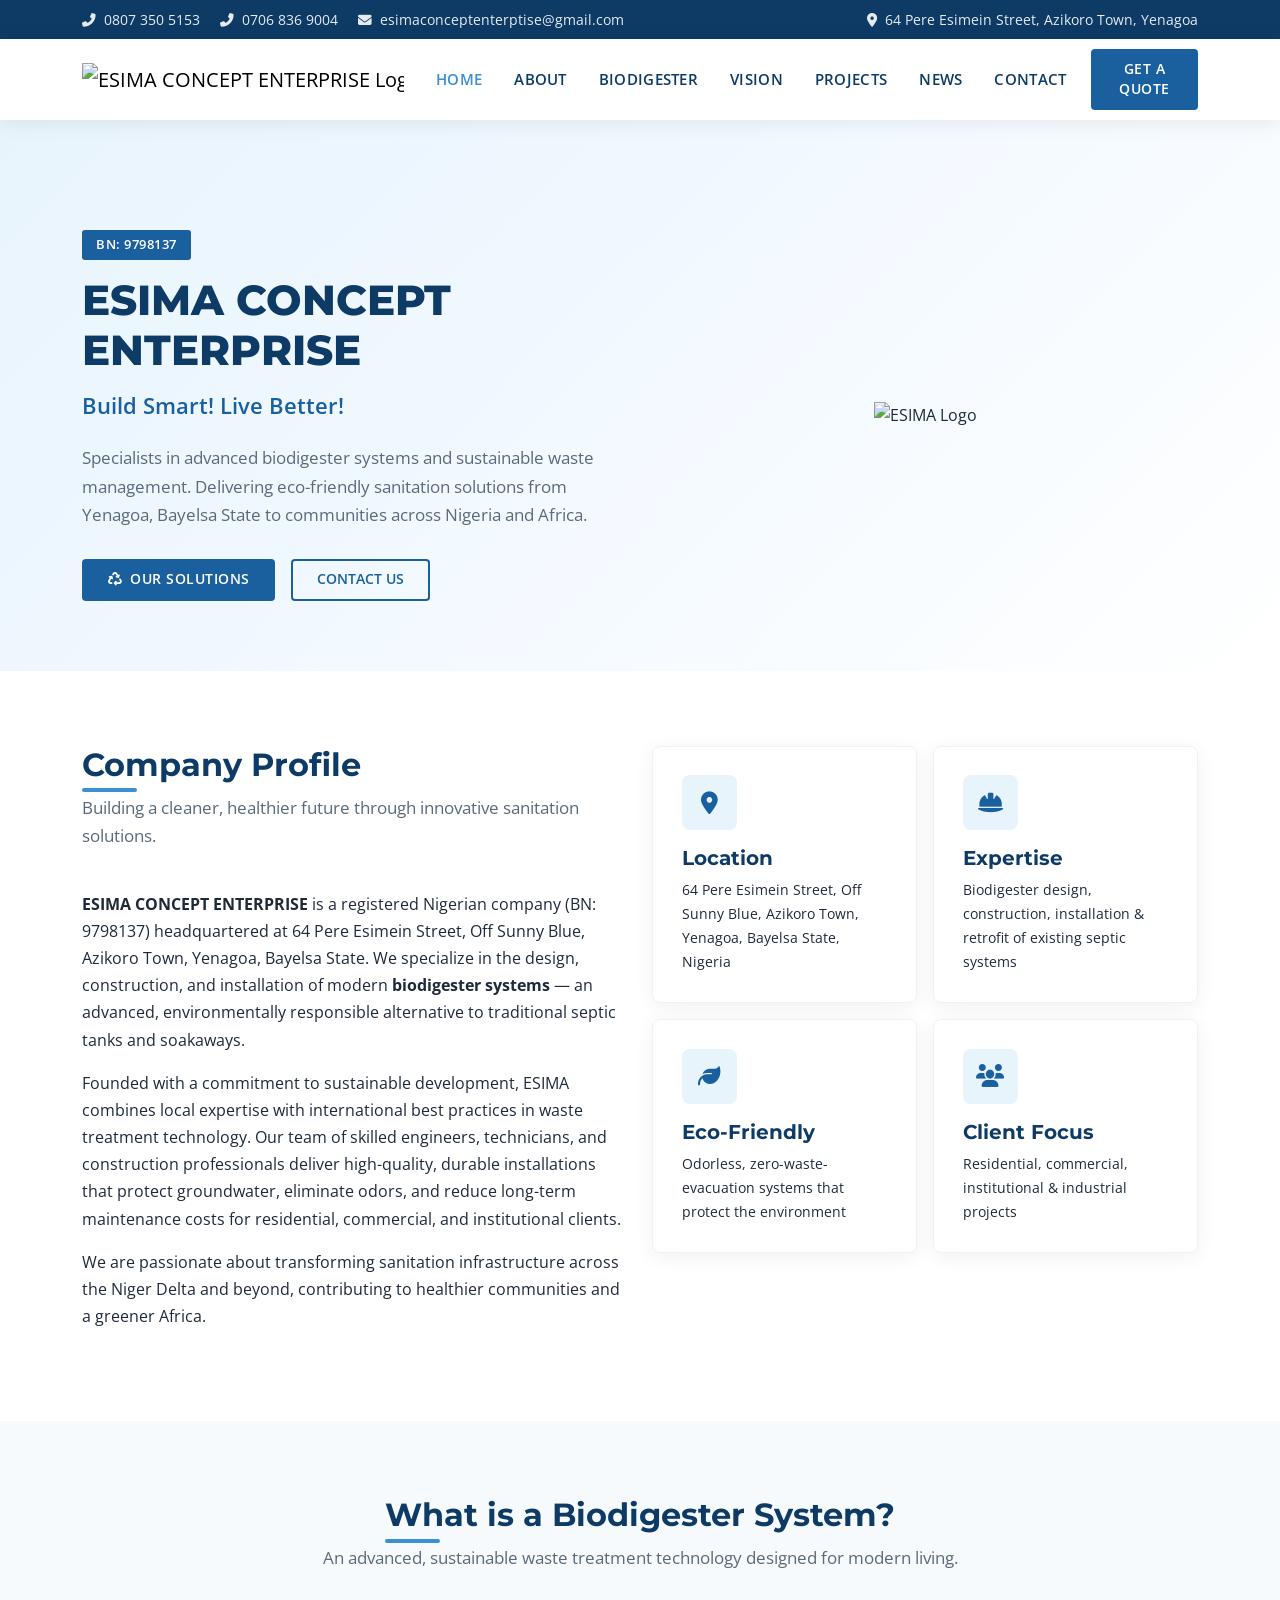
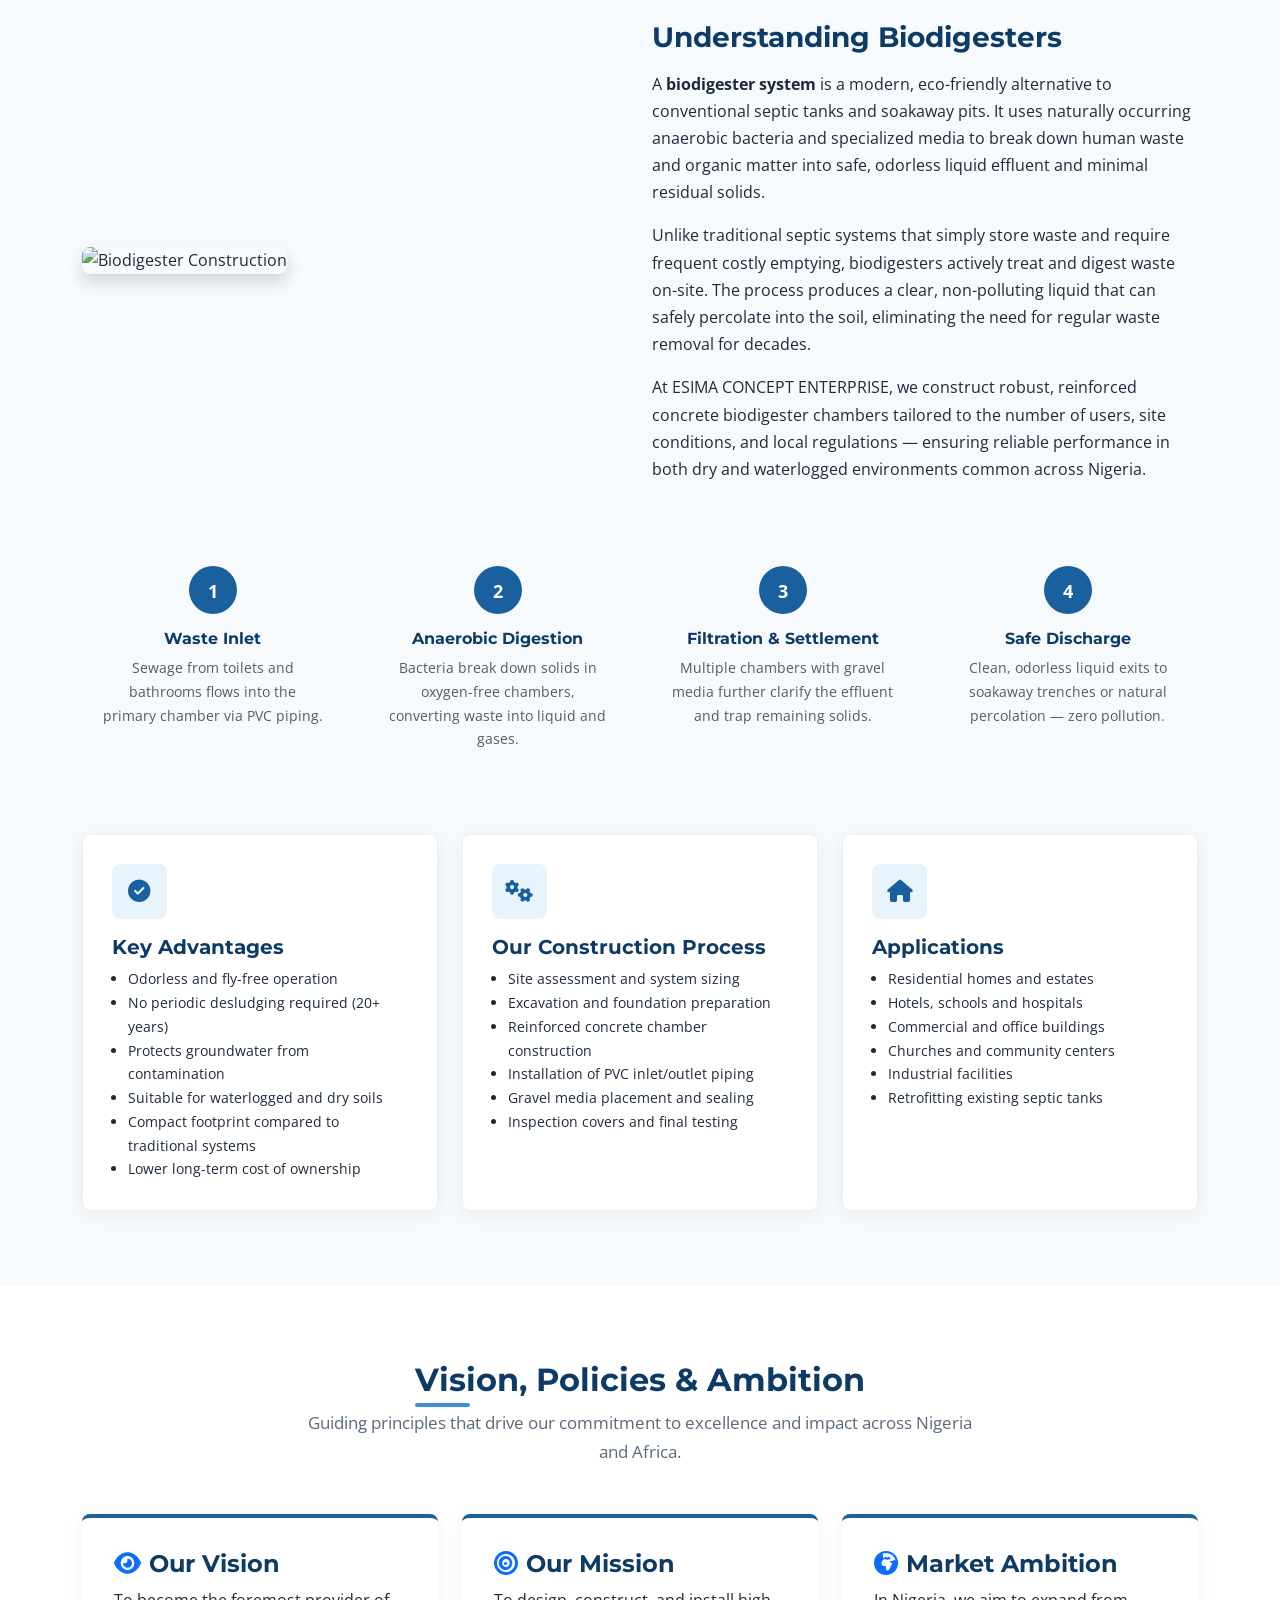
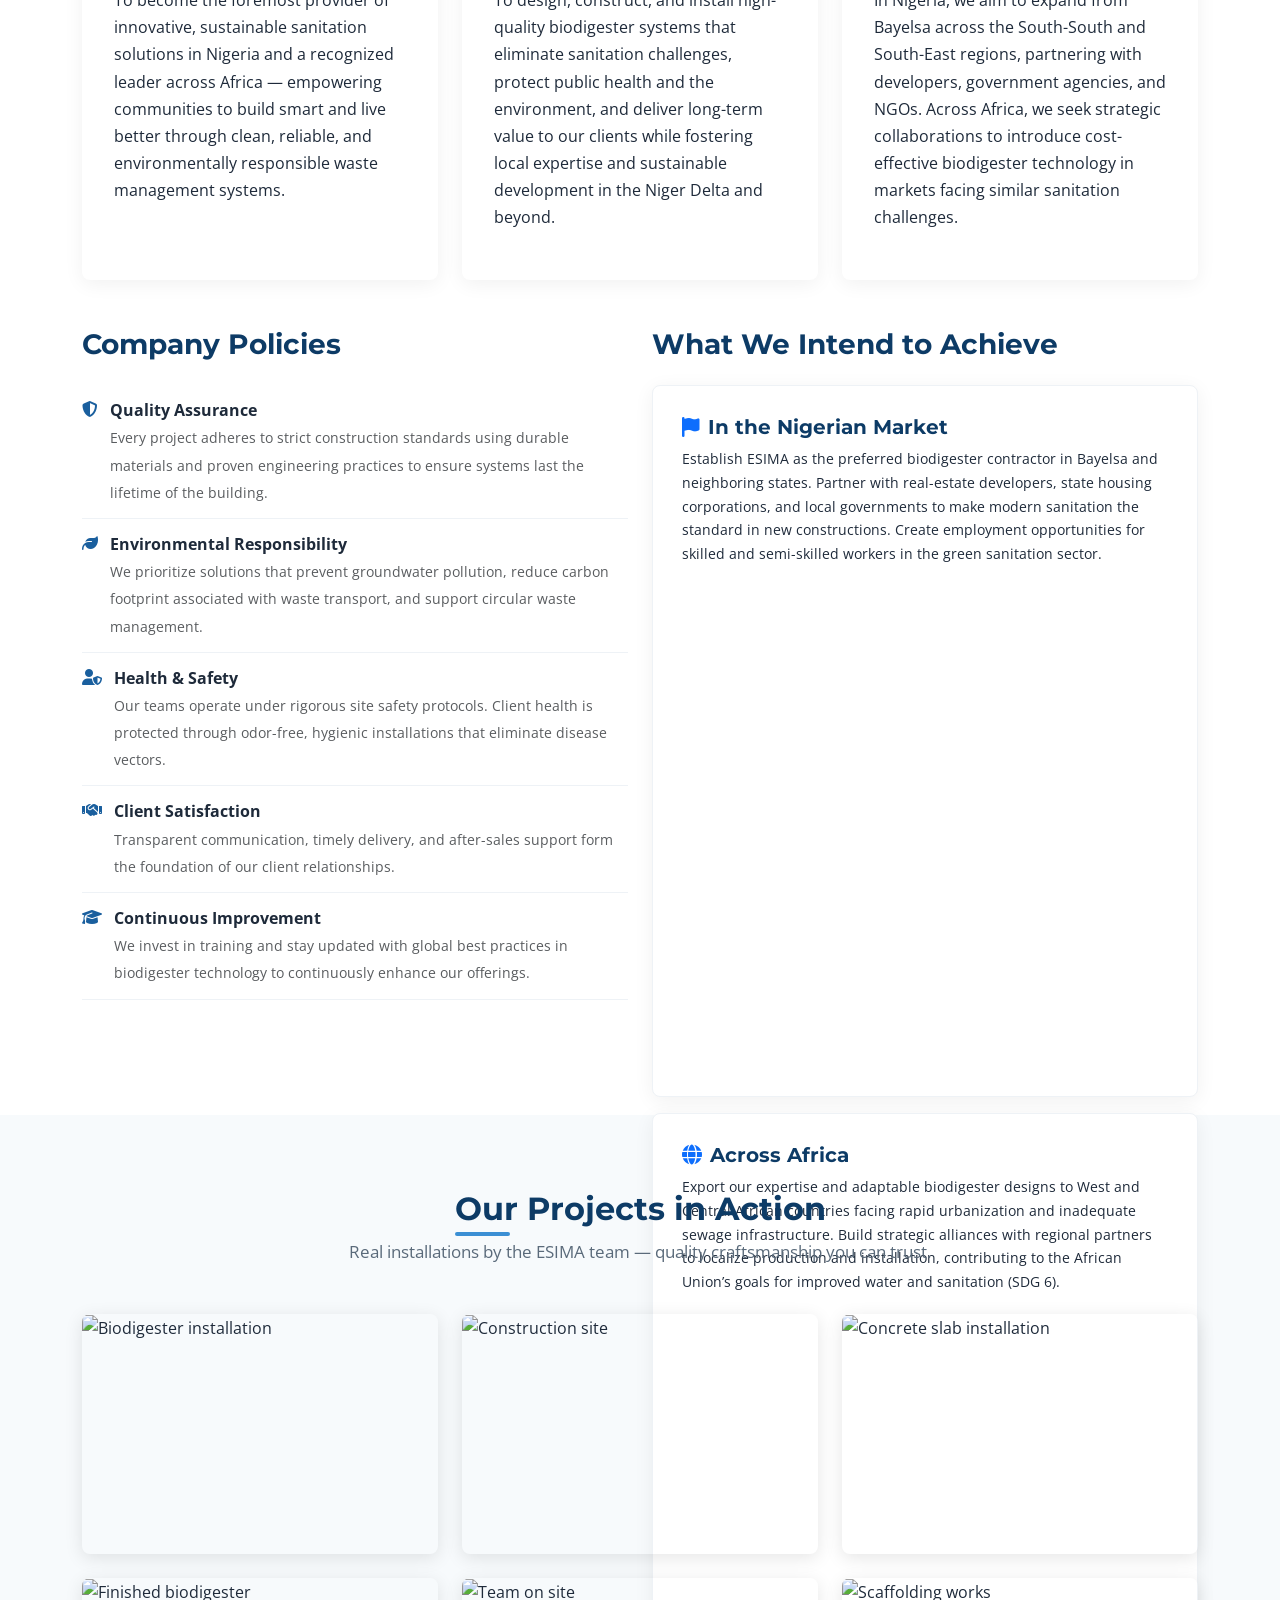
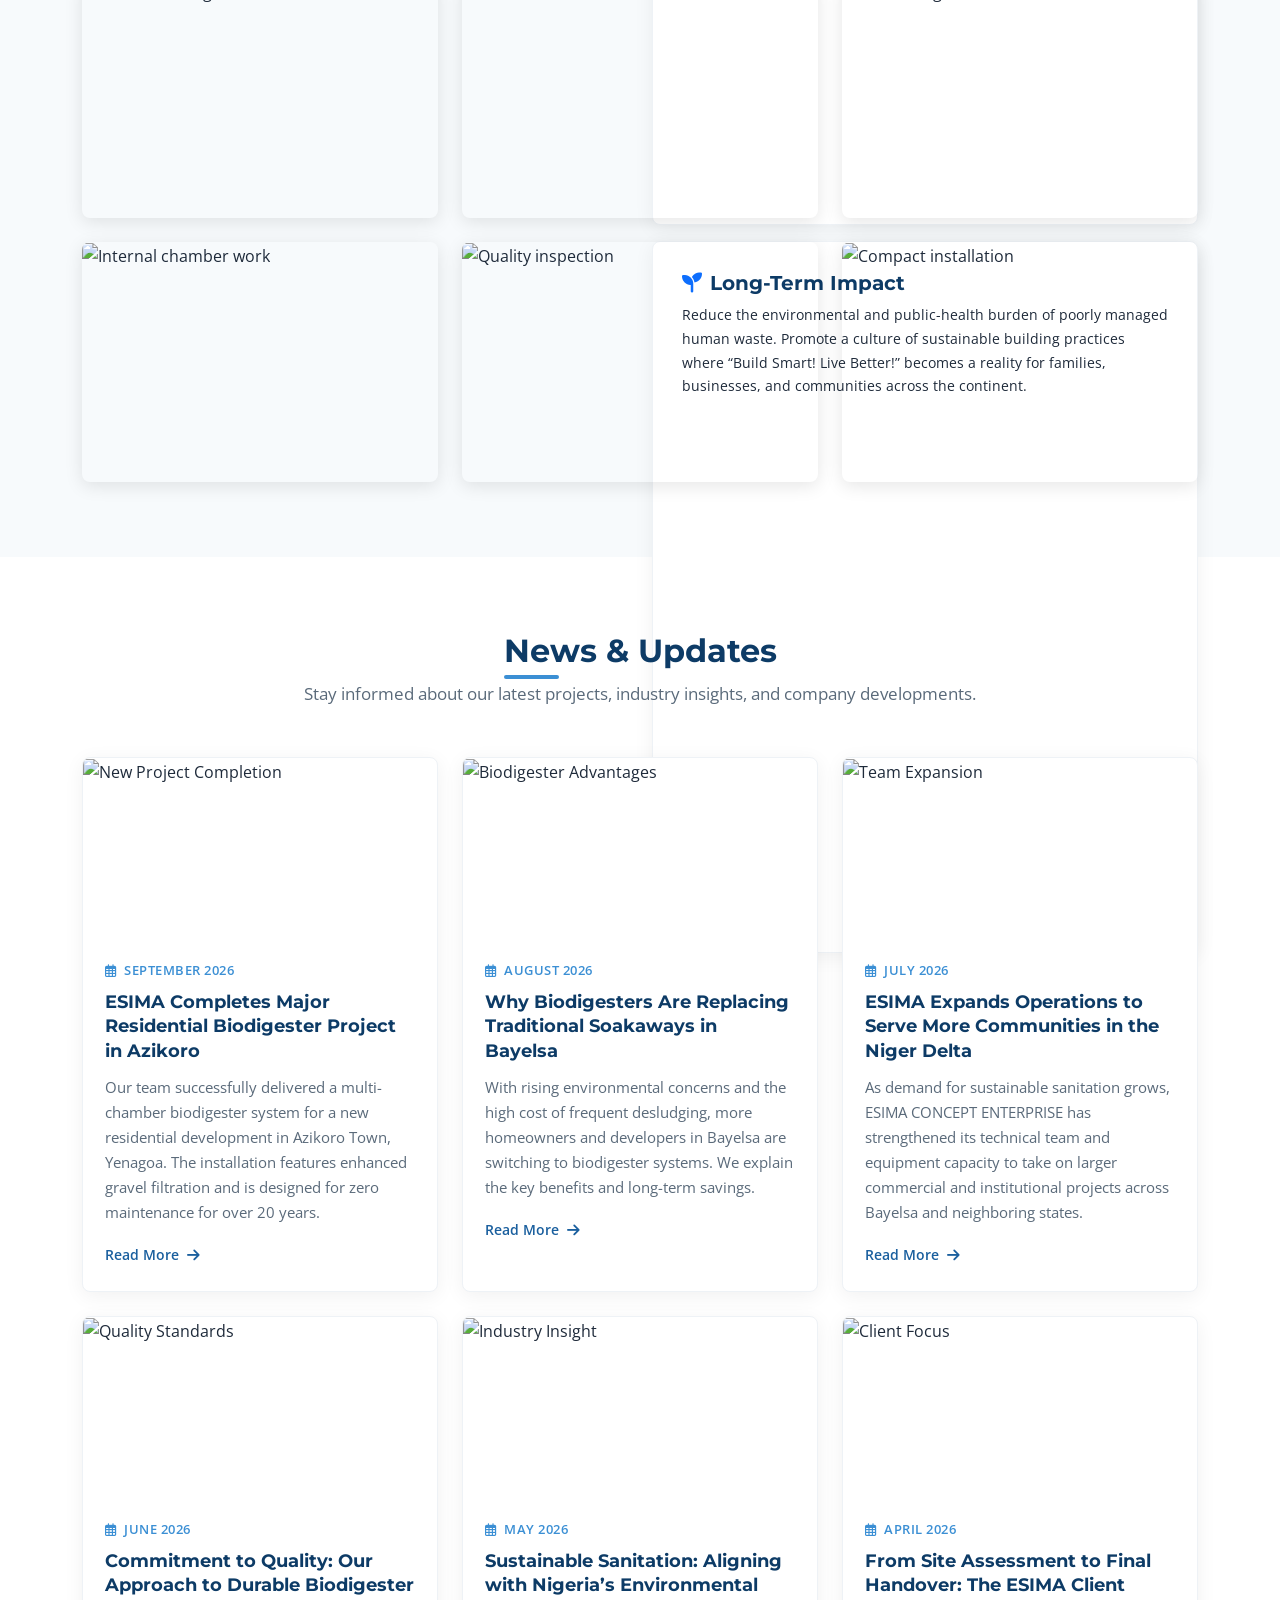
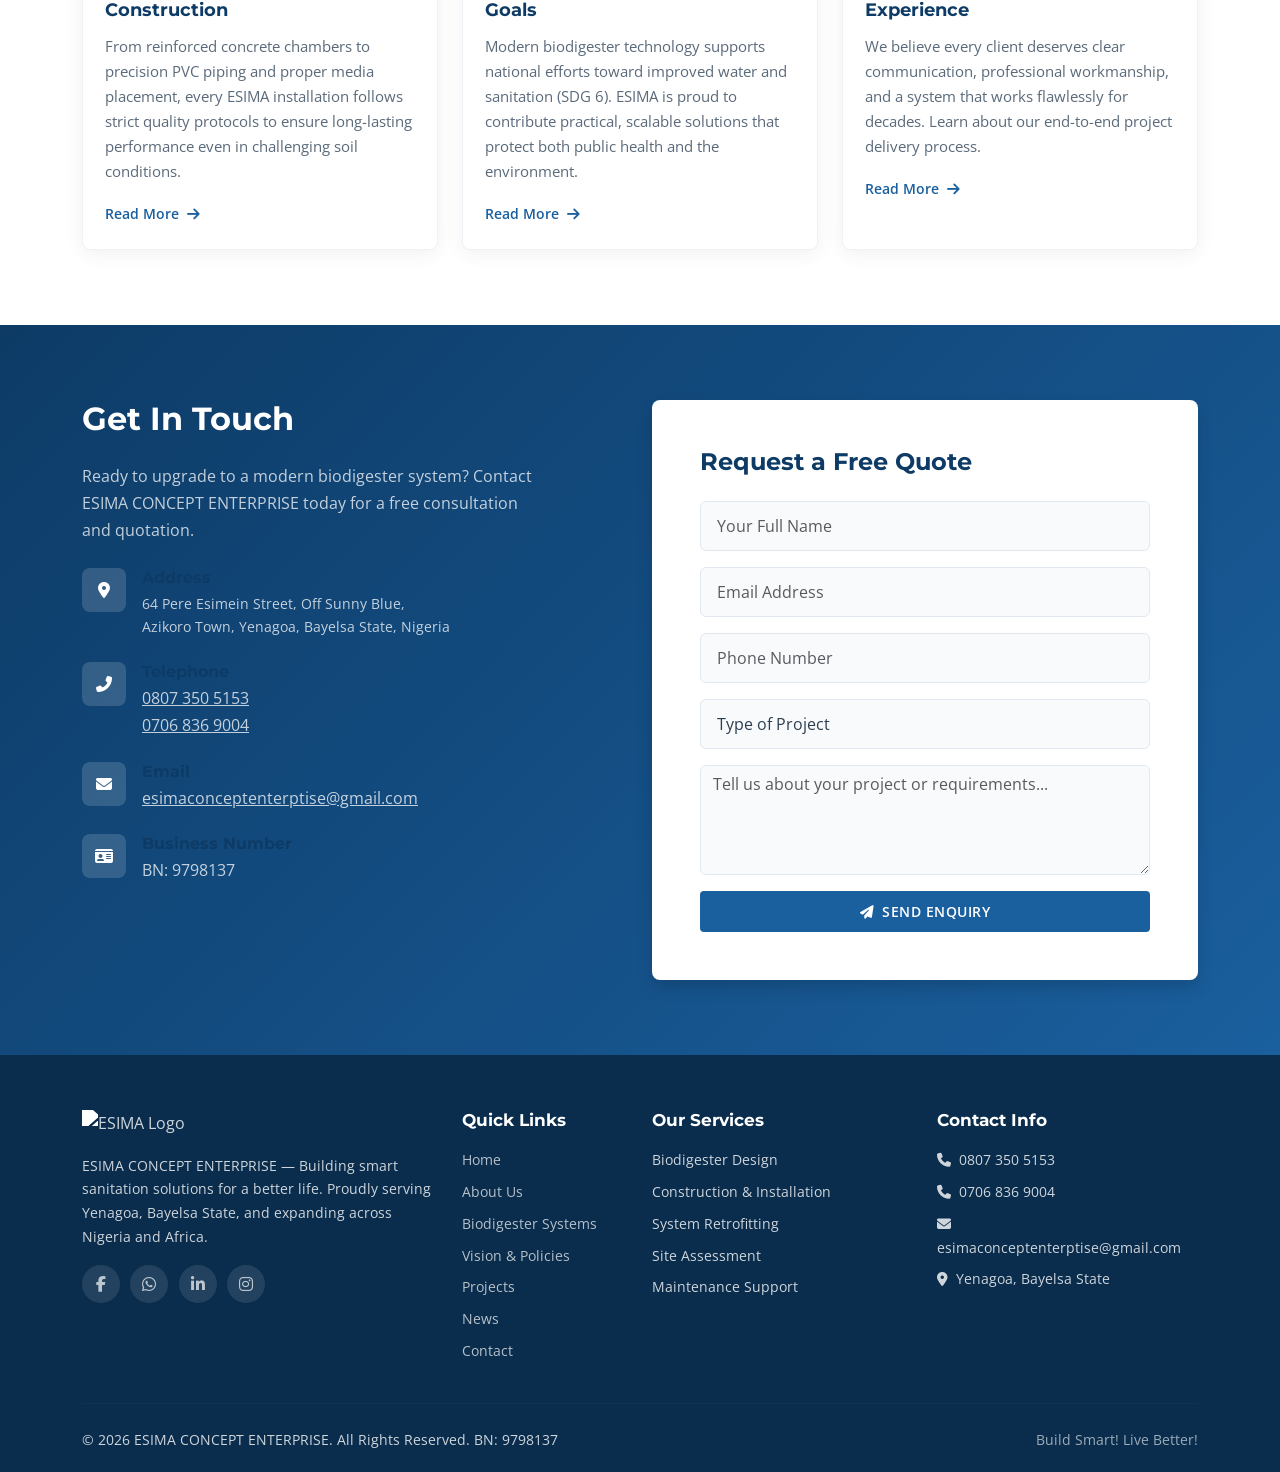
==== index.html @ 0d432e84 "Rename index-2.html to index.html" ====
<!DOCTYPE html>
<html lang="en">
<head>
    <meta charset="UTF-8">
    <meta name="viewport" content="width=device-width, initial-scale=1.0">
    <title>ESIMA CONCEPT ENTERPRISE | Build Smart! Live Better!</title>
    <meta name="description" content="ESIMA CONCEPT ENTERPRISE - Leading biodigester system specialists in Yenagoa, Bayelsa State, Nigeria. Eco-friendly waste management solutions for Nigeria and Africa.">
    <meta name="keywords" content="biodigester, septic tank, waste management, Yenagoa, Bayelsa, Nigeria, eco-friendly sanitation, ESIMA">
    <link href="https://cdn.jsdelivr.net/npm/bootstrap@5.3.3/dist/css/bootstrap.min.css" rel="stylesheet">
    <link href="https://cdnjs.cloudflare.com/ajax/libs/font-awesome/6.5.1/css/all.min.css" rel="stylesheet">
    <link href="https://fonts.googleapis.com/css2?family=Montserrat:wght@400;500;600;700;800&family=Open+Sans:wght@400;500;600&display=swap" rel="stylesheet">
    <style>
        :root {
            --primary-blue: #1a5f9e;
            --light-blue: #e8f4fc;
            --accent-blue: #3b8fd4;
            --dark-blue: #0d3b66;
            --white: #ffffff;
            --text-dark: #1e2a3a;
            --text-muted: #5a6a7a;
            --gray-bg: #f7fafc;
        }
        
        * { margin: 0; padding: 0; box-sizing: border-box; }
        
        body {
            font-family: 'Open Sans', sans-serif;
            color: var(--text-dark);
            line-height: 1.7;
            background-color: var(--white);
        }
        
        h1, h2, h3, h4, h5, h6 {
            font-family: 'Montserrat', sans-serif;
            font-weight: 700;
            color: var(--dark-blue);
        }
        
        /* Top Bar - inspired by professional construction sites */
        .top-bar {
            background: var(--dark-blue);
            color: rgba(255,255,255,0.9);
            font-size: 0.85rem;
            padding: 8px 0;
        }
        .top-bar a { color: rgba(255,255,255,0.9); text-decoration: none; }
        .top-bar a:hover { color: #fff; }
        
        /* Navbar */
        .navbar {
            background-color: var(--white);
            box-shadow: 0 2px 20px rgba(0,0,0,0.08);
            padding: 0.6rem 0;
        }
        .navbar-brand img { height: 52px; width: auto; }
        .nav-link {
            color: var(--dark-blue) !important;
            font-weight: 600;
            font-size: 0.92rem;
            padding: 0.5rem 1rem !important;
            text-transform: uppercase;
            letter-spacing: 0.3px;
        }
        .nav-link:hover, .nav-link.active { color: var(--accent-blue) !important; }
        
        .btn-primary-custom {
            background-color: var(--primary-blue);
            border: none;
            color: white;
            padding: 0.65rem 1.6rem;
            border-radius: 4px;
            font-weight: 600;
            text-transform: uppercase;
            font-size: 0.85rem;
            letter-spacing: 0.5px;
            transition: all 0.3s;
        }
        .btn-primary-custom:hover {
            background-color: var(--dark-blue);
            transform: translateY(-2px);
            box-shadow: 0 6px 18px rgba(26,95,158,0.3);
            color: white;
        }
        .btn-outline-custom {
            border: 2px solid var(--primary-blue);
            color: var(--primary-blue);
            padding: 0.55rem 1.5rem;
            border-radius: 4px;
            font-weight: 600;
            text-transform: uppercase;
            font-size: 0.85rem;
            background: transparent;
            transition: all 0.3s;
        }
        .btn-outline-custom:hover {
            background: var(--primary-blue);
            color: white;
        }
        
        /* Hero */
        .hero {
            background: linear-gradient(135deg, var(--light-blue) 0%, #f0f8ff 40%, var(--white) 100%);
            padding: 110px 0 70px;
            position: relative;
        }
        .hero-title {
            font-size: 2.6rem;
            font-weight: 800;
            color: var(--dark-blue);
            line-height: 1.2;
            margin-bottom: 0.8rem;
        }
        .hero-tagline {
            font-size: 1.35rem;
            color: var(--primary-blue);
            font-weight: 600;
            margin-bottom: 1.2rem;
        }
        .hero-desc {
            font-size: 1.05rem;
            color: var(--text-muted);
            max-width: 520px;
            margin-bottom: 1.8rem;
        }
        .bn-badge {
            display: inline-block;
            background: var(--primary-blue);
            color: white;
            padding: 0.25rem 0.9rem;
            border-radius: 3px;
            font-size: 0.8rem;
            font-weight: 600;
            margin-bottom: 1rem;
            letter-spacing: 0.5px;
        }
        
        /* Section */
        .section { padding: 75px 0; }
        .section-title {
            font-size: 2rem;
            margin-bottom: 0.6rem;
            position: relative;
            display: inline-block;
        }
        .section-title::after {
            content: '';
            position: absolute;
            bottom: -8px;
            left: 0;
            width: 55px;
            height: 4px;
            background: var(--accent-blue);
            border-radius: 2px;
        }
        .section-subtitle {
            color: var(--text-muted);
            font-size: 1.05rem;
            max-width: 680px;
            margin-bottom: 2.5rem;
        }
        
        /* Feature Cards */
        .feature-card {
            background: var(--white);
            border-radius: 8px;
            padding: 1.8rem;
            height: 100%;
            box-shadow: 0 4px 20px rgba(0,0,0,0.06);
            transition: transform 0.3s, box-shadow 0.3s;
            border: 1px solid #eef2f6;
        }
        .feature-card:hover {
            transform: translateY(-6px);
            box-shadow: 0 12px 35px rgba(26,95,158,0.12);
        }
        .feature-icon {
            width: 55px;
            height: 55px;
            background: var(--light-blue);
            border-radius: 8px;
            display: flex;
            align-items: center;
            justify-content: center;
            margin-bottom: 1rem;
            color: var(--primary-blue);
            font-size: 1.4rem;
        }
        
        /* Biodigester */
        .biodigester-section { background: var(--gray-bg); }
        .process-step { text-align: center; padding: 1.2rem; }
        .process-number {
            width: 48px;
            height: 48px;
            background: var(--primary-blue);
            color: white;
            border-radius: 50%;
            display: flex;
            align-items: center;
            justify-content: center;
            font-weight: 700;
            font-size: 1.15rem;
            margin: 0 auto 0.9rem;
        }
        
        /* Vision */
        .vm-card {
            background: var(--white);
            border-radius: 8px;
            padding: 2rem;
            height: 100%;
            box-shadow: 0 4px 20px rgba(0,0,0,0.06);
            border-top: 4px solid var(--primary-blue);
        }
        
        /* Gallery */
        .gallery-img {
            border-radius: 8px;
            overflow: hidden;
            height: 240px;
            position: relative;
            cursor: pointer;
            box-shadow: 0 4px 18px rgba(0,0,0,0.1);
        }
        .gallery-img img {
            width: 100%;
            height: 100%;
            object-fit: cover;
            transition: transform 0.5s;
        }
        .gallery-img:hover img { transform: scale(1.07); }
        .gallery-overlay {
            position: absolute;
            bottom: 0; left: 0; right: 0;
            background: linear-gradient(transparent, rgba(13,59,102,0.85));
            padding: 1rem;
            color: white;
            opacity: 0;
            transition: opacity 0.3s;
        }
        .gallery-img:hover .gallery-overlay { opacity: 1; }
        
        /* News Feed */
        .news-card {
            background: var(--white);
            border-radius: 8px;
            overflow: hidden;
            box-shadow: 0 4px 20px rgba(0,0,0,0.06);
            height: 100%;
            transition: transform 0.3s, box-shadow 0.3s;
            border: 1px solid #eef2f6;
        }
        .news-card:hover {
            transform: translateY(-5px);
            box-shadow: 0 12px 30px rgba(26,95,158,0.12);
        }
        .news-img {
            height: 180px;
            overflow: hidden;
        }
        .news-img img {
            width: 100%;
            height: 100%;
            object-fit: cover;
            transition: transform 0.4s;
        }
        .news-card:hover .news-img img { transform: scale(1.05); }
        .news-body { padding: 1.4rem; }
        .news-date {
            font-size: 0.8rem;
            color: var(--accent-blue);
            font-weight: 600;
            text-transform: uppercase;
            letter-spacing: 0.5px;
        }
        .news-title {
            font-size: 1.1rem;
            margin: 0.5rem 0 0.7rem;
            line-height: 1.4;
        }
        .news-excerpt {
            font-size: 0.92rem;
            color: var(--text-muted);
            margin-bottom: 1rem;
        }
        .news-link {
            color: var(--primary-blue);
            font-weight: 600;
            font-size: 0.9rem;
            text-decoration: none;
        }
        .news-link:hover { color: var(--dark-blue); }
        
        /* Contact */
        .contact-section {
            background: linear-gradient(135deg, var(--dark-blue) 0%, var(--primary-blue) 100%);
            color: white;
        }
        .contact-section h2, .contact-section h3, .contact-section h4, .contact-section h5 { color: white; }
        .contact-info-item {
            display: flex;
            align-items: flex-start;
            margin-bottom: 1.4rem;
        }
        .contact-icon {
            width: 44px;
            height: 44px;
            background: rgba(255,255,255,0.15);
            border-radius: 8px;
            display: flex;
            align-items: center;
            justify-content: center;
            margin-right: 1rem;
            flex-shrink: 0;
        }
        
        /* Footer */
        footer {
            background: #0a2d4d;
            color: rgba(255,255,255,0.8);
            padding: 55px 0 20px;
        }
        footer h5 { color: white; margin-bottom: 1.1rem; font-size: 1.05rem; }
        footer a { color: rgba(255,255,255,0.7); text-decoration: none; transition: color 0.3s; }
        footer a:hover { color: white; }
        .footer-logo { height: 48px; margin-bottom: 1rem; filter: brightness(0) invert(1); }
        .social-links a {
            display: inline-flex;
            width: 38px;
            height: 38px;
            background: rgba(255,255,255,0.1);
            border-radius: 50%;
            align-items: center;
            justify-content: center;
            margin-right: 0.4rem;
            transition: background 0.3s;
        }
        .social-links a:hover { background: var(--accent-blue); }
        
        .policy-list { list-style: none; padding: 0; }
        .policy-list li {
            padding: 0.75rem 0;
            border-bottom: 1px solid #eef2f6;
            display: flex;
            align-items: flex-start;
        }
        .policy-list li i { color: var(--primary-blue); margin-right: 0.75rem; margin-top: 0.25rem; }
        
        html { scroll-behavior: smooth; }
        
        @media (max-width: 768px) {
            .hero-title { font-size: 1.9rem; }
            .hero-tagline { font-size: 1.15rem; }
            .section { padding: 55px 0; }
            .navbar-brand img { height: 42px; }
            .top-bar { font-size: 0.78rem; }
        }
    </style>
</head>
<body>
    <!-- Top Bar -->
    <div class="top-bar">
        <div class="container d-flex justify-content-between align-items-center flex-wrap">
            <div>
                <a href="tel:+2348073505153" class="me-3"><i class="fas fa-phone-alt me-1"></i> 0807 350 5153</a>
                <a href="tel:+2347068369004" class="me-3"><i class="fas fa-phone-alt me-1"></i> 0706 836 9004</a>
                <a href="mailto:esimaconceptenterptise@gmail.com"><i class="fas fa-envelope me-1"></i> esimaconceptenterptise@gmail.com</a>
            </div>
            <div class="d-none d-md-block">
                <span><i class="fas fa-map-marker-alt me-1"></i> 64 Pere Esimein Street, Azikoro Town, Yenagoa</span>
            </div>
        </div>
    </div>

    <!-- Navbar -->
    <nav class="navbar navbar-expand-lg sticky-top">
        <div class="container">
            <a class="navbar-brand" href="#home">
                <img src="images/536094.png" alt="ESIMA CONCEPT ENTERPRISE Logo">
            </a>
            <button class="navbar-toggler" type="button" data-bs-toggle="collapse" data-bs-target="#navbarNav">
                <span class="navbar-toggler-icon"></span>
            </button>
            <div class="collapse navbar-collapse" id="navbarNav">
                <ul class="navbar-nav ms-auto align-items-lg-center">
                    <li class="nav-item"><a class="nav-link active" href="#home">Home</a></li>
                    <li class="nav-item"><a class="nav-link" href="#about">About</a></li>
                    <li class="nav-item"><a class="nav-link" href="#services">Biodigester</a></li>
                    <li class="nav-item"><a class="nav-link" href="#vision">Vision</a></li>
                    <li class="nav-item"><a class="nav-link" href="#gallery">Projects</a></li>
                    <li class="nav-item"><a class="nav-link" href="#news">News</a></li>
                    <li class="nav-item"><a class="nav-link" href="#contact">Contact</a></li>
                    <li class="nav-item ms-lg-2">
                        <a href="#contact" class="btn btn-primary-custom">Get a Quote</a>
                    </li>
                </ul>
            </div>
        </div>
    </nav>

    <!-- Hero -->
    <section id="home" class="hero">
        <div class="container">
            <div class="row align-items-center">
                <div class="col-lg-6">
                    <span class="bn-badge">BN: 9798137</span>
                    <h1 class="hero-title">ESIMA CONCEPT ENTERPRISE</h1>
                    <p class="hero-tagline">Build Smart! Live Better!</p>
                    <p class="hero-desc">
                        Specialists in advanced biodigester systems and sustainable waste management. Delivering eco-friendly sanitation solutions from Yenagoa, Bayelsa State to communities across Nigeria and Africa.
                    </p>
                    <div class="d-flex flex-wrap gap-3">
                        <a href="#services" class="btn btn-primary-custom">
                            <i class="fas fa-recycle me-2"></i>Our Solutions
                        </a>
                        <a href="#contact" class="btn btn-outline-custom">Contact Us</a>
                    </div>
                </div>
                <div class="col-lg-6 mt-4 mt-lg-0 text-center">
                    <img src="images/536094.png" alt="ESIMA Logo" class="img-fluid" style="max-height: 260px;">
                </div>
            </div>
        </div>
    </section>

    <!-- About / Company Profile -->
    <section id="about" class="section">
        <div class="container">
            <div class="row">
                <div class="col-lg-6 mb-4 mb-lg-0">
                    <h2 class="section-title">Company Profile</h2>
                    <p class="section-subtitle">Building a cleaner, healthier future through innovative sanitation solutions.</p>
                    <p>
                        <strong>ESIMA CONCEPT ENTERPRISE</strong> is a registered Nigerian company (BN: 9798137) headquartered at 64 Pere Esimein Street, Off Sunny Blue, Azikoro Town, Yenagoa, Bayelsa State. We specialize in the design, construction, and installation of modern <strong>biodigester systems</strong> — an advanced, environmentally responsible alternative to traditional septic tanks and soakaways.
                    </p>
                    <p>
                        Founded with a commitment to sustainable development, ESIMA combines local expertise with international best practices in waste treatment technology. Our team of skilled engineers, technicians, and construction professionals deliver high-quality, durable installations that protect groundwater, eliminate odors, and reduce long-term maintenance costs for residential, commercial, and institutional clients.
                    </p>
                    <p>
                        We are passionate about transforming sanitation infrastructure across the Niger Delta and beyond, contributing to healthier communities and a greener Africa.
                    </p>
                </div>
                <div class="col-lg-6">
                    <div class="row g-3">
                        <div class="col-sm-6">
                            <div class="feature-card">
                                <div class="feature-icon"><i class="fas fa-map-marker-alt"></i></div>
                                <h5>Location</h5>
                                <p class="mb-0 small">64 Pere Esimein Street, Off Sunny Blue, Azikoro Town, Yenagoa, Bayelsa State, Nigeria</p>
                            </div>
                        </div>
                        <div class="col-sm-6">
                            <div class="feature-card">
                                <div class="feature-icon"><i class="fas fa-hard-hat"></i></div>
                                <h5>Expertise</h5>
                                <p class="mb-0 small">Biodigester design, construction, installation & retrofit of existing septic systems</p>
                            </div>
                        </div>
                        <div class="col-sm-6">
                            <div class="feature-card">
                                <div class="feature-icon"><i class="fas fa-leaf"></i></div>
                                <h5>Eco-Friendly</h5>
                                <p class="mb-0 small">Odorless, zero-waste-evacuation systems that protect the environment</p>
                            </div>
                        </div>
                        <div class="col-sm-6">
                            <div class="feature-card">
                                <div class="feature-icon"><i class="fas fa-users"></i></div>
                                <h5>Client Focus</h5>
                                <p class="mb-0 small">Residential, commercial, institutional & industrial projects</p>
                            </div>
                        </div>
                    </div>
                </div>
            </div>
        </div>
    </section>

    <!-- Biodigester Systems -->
    <section id="services" class="section biodigester-section">
        <div class="container">
            <div class="text-center mb-5">
                <h2 class="section-title">What is a Biodigester System?</h2>
                <p class="section-subtitle mx-auto">An advanced, sustainable waste treatment technology designed for modern living.</p>
            </div>
            
            <div class="row align-items-center mb-5">
                <div class="col-lg-6 mb-4 mb-lg-0">
                    <img src="images/148028.jpg" alt="Biodigester Construction" class="img-fluid rounded-3 shadow">
                </div>
                <div class="col-lg-6">
                    <h3 class="mb-3">Understanding Biodigesters</h3>
                    <p>
                        A <strong>biodigester system</strong> is a modern, eco-friendly alternative to conventional septic tanks and soakaway pits. It uses naturally occurring anaerobic bacteria and specialized media to break down human waste and organic matter into safe, odorless liquid effluent and minimal residual solids.
                    </p>
                    <p>
                        Unlike traditional septic systems that simply store waste and require frequent costly emptying, biodigesters actively treat and digest waste on-site. The process produces a clear, non-polluting liquid that can safely percolate into the soil, eliminating the need for regular waste removal for decades.
                    </p>
                    <p>
                        At ESIMA CONCEPT ENTERPRISE, we construct robust, reinforced concrete biodigester chambers tailored to the number of users, site conditions, and local regulations — ensuring reliable performance in both dry and waterlogged environments common across Nigeria.
                    </p>
                </div>
            </div>

            <div class="row g-4 mb-5">
                <div class="col-md-3 col-6">
                    <div class="process-step">
                        <div class="process-number">1</div>
                        <h6>Waste Inlet</h6>
                        <p class="small text-muted">Sewage from toilets and bathrooms flows into the primary chamber via PVC piping.</p>
                    </div>
                </div>
                <div class="col-md-3 col-6">
                    <div class="process-step">
                        <div class="process-number">2</div>
                        <h6>Anaerobic Digestion</h6>
                        <p class="small text-muted">Bacteria break down solids in oxygen-free chambers, converting waste into liquid and gases.</p>
                    </div>
                </div>
                <div class="col-md-3 col-6">
                    <div class="process-step">
                        <div class="process-number">3</div>
                        <h6>Filtration & Settlement</h6>
                        <p class="small text-muted">Multiple chambers with gravel media further clarify the effluent and trap remaining solids.</p>
                    </div>
                </div>
                <div class="col-md-3 col-6">
                    <div class="process-step">
                        <div class="process-number">4</div>
                        <h6>Safe Discharge</h6>
                        <p class="small text-muted">Clean, odorless liquid exits to soakaway trenches or natural percolation — zero pollution.</p>
                    </div>
                </div>
            </div>

            <div class="row g-4">
                <div class="col-md-4">
                    <div class="feature-card">
                        <div class="feature-icon"><i class="fas fa-check-circle"></i></div>
                        <h5>Key Advantages</h5>
                        <ul class="small mb-0 ps-3">
                            <li>Odorless and fly-free operation</li>
                            <li>No periodic desludging required (20+ years)</li>
                            <li>Protects groundwater from contamination</li>
                            <li>Suitable for waterlogged and dry soils</li>
                            <li>Compact footprint compared to traditional systems</li>
                            <li>Lower long-term cost of ownership</li>
                        </ul>
                    </div>
                </div>
                <div class="col-md-4">
                    <div class="feature-card">
                        <div class="feature-icon"><i class="fas fa-cogs"></i></div>
                        <h5>Our Construction Process</h5>
                        <ul class="small mb-0 ps-3">
                            <li>Site assessment and system sizing</li>
                            <li>Excavation and foundation preparation</li>
                            <li>Reinforced concrete chamber construction</li>
                            <li>Installation of PVC inlet/outlet piping</li>
                            <li>Gravel media placement and sealing</li>
                            <li>Inspection covers and final testing</li>
                        </ul>
                    </div>
                </div>
                <div class="col-md-4">
                    <div class="feature-card">
                        <div class="feature-icon"><i class="fas fa-home"></i></div>
                        <h5>Applications</h5>
                        <ul class="small mb-0 ps-3">
                            <li>Residential homes and estates</li>
                            <li>Hotels, schools and hospitals</li>
                            <li>Commercial and office buildings</li>
                            <li>Churches and community centers</li>
                            <li>Industrial facilities</li>
                            <li>Retrofitting existing septic tanks</li>
                        </ul>
                    </div>
                </div>
            </div>
        </div>
    </section>

    <!-- Vision, Mission, Policies & Market Goals -->
    <section id="vision" class="section">
        <div class="container">
            <div class="text-center mb-5">
                <h2 class="section-title">Vision, Policies & Ambition</h2>
                <p class="section-subtitle mx-auto">Guiding principles that drive our commitment to excellence and impact across Nigeria and Africa.</p>
            </div>
            
            <div class="row g-4 mb-5">
                <div class="col-lg-4">
                    <div class="vm-card">
                        <h4><i class="fas fa-eye me-2 text-primary"></i>Our Vision</h4>
                        <p>
                            To become the foremost provider of innovative, sustainable sanitation solutions in Nigeria and a recognized leader across Africa — empowering communities to build smart and live better through clean, reliable, and environmentally responsible waste management systems.
                        </p>
                    </div>
                </div>
                <div class="col-lg-4">
                    <div class="vm-card">
                        <h4><i class="fas fa-bullseye me-2 text-primary"></i>Our Mission</h4>
                        <p>
                            To design, construct, and install high-quality biodigester systems that eliminate sanitation challenges, protect public health and the environment, and deliver long-term value to our clients while fostering local expertise and sustainable development in the Niger Delta and beyond.
                        </p>
                    </div>
                </div>
                <div class="col-lg-4">
                    <div class="vm-card">
                        <h4><i class="fas fa-globe-africa me-2 text-primary"></i>Market Ambition</h4>
                        <p>
                            In Nigeria, we aim to expand from Bayelsa across the South-South and South-East regions, partnering with developers, government agencies, and NGOs. Across Africa, we seek strategic collaborations to introduce cost-effective biodigester technology in markets facing similar sanitation challenges.
                        </p>
                    </div>
                </div>
            </div>

            <div class="row">
                <div class="col-lg-6 mb-4">
                    <h3 class="mb-4">Company Policies</h3>
                    <ul class="policy-list">
                        <li>
                            <i class="fas fa-shield-alt"></i>
                            <div>
                                <strong>Quality Assurance</strong><br>
                                <span class="small text-muted">Every project adheres to strict construction standards using durable materials and proven engineering practices to ensure systems last the lifetime of the building.</span>
                            </div>
                        </li>
                        <li>
                            <i class="fas fa-leaf"></i>
                            <div>
                                <strong>Environmental Responsibility</strong><br>
                                <span class="small text-muted">We prioritize solutions that prevent groundwater pollution, reduce carbon footprint associated with waste transport, and support circular waste management.</span>
                            </div>
                        </li>
                        <li>
                            <i class="fas fa-user-shield"></i>
                            <div>
                                <strong>Health & Safety</strong><br>
                                <span class="small text-muted">Our teams operate under rigorous site safety protocols. Client health is protected through odor-free, hygienic installations that eliminate disease vectors.</span>
                            </div>
                        </li>
                        <li>
                            <i class="fas fa-handshake"></i>
                            <div>
                                <strong>Client Satisfaction</strong><br>
                                <span class="small text-muted">Transparent communication, timely delivery, and after-sales support form the foundation of our client relationships.</span>
                            </div>
                        </li>
                        <li>
                            <i class="fas fa-graduation-cap"></i>
                            <div>
                                <strong>Continuous Improvement</strong><br>
                                <span class="small text-muted">We invest in training and stay updated with global best practices in biodigester technology to continuously enhance our offerings.</span>
                            </div>
                        </li>
                    </ul>
                </div>
                <div class="col-lg-6">
                    <h3 class="mb-4">What We Intend to Achieve</h3>
                    <div class="feature-card mb-3">
                        <h5><i class="fas fa-flag me-2 text-primary"></i>In the Nigerian Market</h5>
                        <p class="small mb-0">
                            Establish ESIMA as the preferred biodigester contractor in Bayelsa and neighboring states. Partner with real-estate developers, state housing corporations, and local governments to make modern sanitation the standard in new constructions. Create employment opportunities for skilled and semi-skilled workers in the green sanitation sector.
                        </p>
                    </div>
                    <div class="feature-card mb-3">
                        <h5><i class="fas fa-globe me-2 text-primary"></i>Across Africa</h5>
                        <p class="small mb-0">
                            Export our expertise and adaptable biodigester designs to West and Central African countries facing rapid urbanization and inadequate sewage infrastructure. Build strategic alliances with regional partners to localize production and installation, contributing to the African Union’s goals for improved water and sanitation (SDG 6).
                        </p>
                    </div>
                    <div class="feature-card">
                        <h5><i class="fas fa-seedling me-2 text-primary"></i>Long-Term Impact</h5>
                        <p class="small mb-0">
                            Reduce the environmental and public-health burden of poorly managed human waste. Promote a culture of sustainable building practices where “Build Smart! Live Better!” becomes a reality for families, businesses, and communities across the continent.
                        </p>
                    </div>
                </div>
            </div>
        </div>
    </section>

    <!-- Project Gallery -->
    <section id="gallery" class="section" style="background: var(--gray-bg);">
        <div class="container">
            <div class="text-center mb-5">
                <h2 class="section-title">Our Projects in Action</h2>
                <p class="section-subtitle mx-auto">Real installations by the ESIMA team — quality craftsmanship you can trust.</p>
            </div>
            
            <div class="row g-4">
                <div class="col-md-4 col-sm-6">
                    <div class="gallery-img" data-bs-toggle="modal" data-bs-target="#galleryModal" data-img="images/148028.jpg" data-caption="Completed biodigester chamber with inspection cover and vent pipe">
                        <img src="images/148028.jpg" alt="Biodigester installation">
                        <div class="gallery-overlay"><small>Completed Chamber & Vent</small></div>
                    </div>
                </div>
                <div class="col-md-4 col-sm-6">
                    <div class="gallery-img" data-bs-toggle="modal" data-bs-target="#galleryModal" data-img="images/405538.jpg" data-caption="Site works and scaffolding at multi-storey building project">
                        <img src="images/405538.jpg" alt="Construction site">
                        <div class="gallery-overlay"><small>Active Construction Site</small></div>
                    </div>
                </div>
                <div class="col-md-4 col-sm-6">
                    <div class="gallery-img" data-bs-toggle="modal" data-bs-target="#galleryModal" data-img="images/396950.jpg" data-caption="Newly cast concrete slab with inspection cover and piping">
                        <img src="images/396950.jpg" alt="Concrete slab installation">
                        <div class="gallery-overlay"><small>Slab & Piping Works</small></div>
                    </div>
                </div>
                <div class="col-md-4 col-sm-6">
                    <div class="gallery-img" data-bs-toggle="modal" data-bs-target="#galleryModal" data-img="images/396773.jpg" data-caption="Finished biodigester cover with outlet connection">
                        <img src="images/396773.jpg" alt="Finished biodigester">
                        <div class="gallery-overlay"><small>Finished Cover & Outlet</small></div>
                    </div>
                </div>
                <div class="col-md-4 col-sm-6">
                    <div class="gallery-img" data-bs-toggle="modal" data-bs-target="#galleryModal" data-img="images/396152.jpg" data-caption="ESIMA team member on site supervising installation">
                        <img src="images/396152.jpg" alt="Team on site">
                        <div class="gallery-overlay"><small>Team On Site</small></div>
                    </div>
                </div>
                <div class="col-md-4 col-sm-6">
                    <div class="gallery-img" data-bs-toggle="modal" data-bs-target="#galleryModal" data-img="images/394027.jpg" data-caption="Scaffolding and building facade during external works">
                        <img src="images/394027.jpg" alt="Scaffolding works">
                        <div class="gallery-overlay"><small>External Building Works</small></div>
                    </div>
                </div>
                <div class="col-md-4 col-sm-6">
                    <div class="gallery-img" data-bs-toggle="modal" data-bs-target="#galleryModal" data-img="images/393754.jpg" data-caption="Technician working inside biodigester chamber with gravel media">
                        <img src="images/393754.jpg" alt="Internal chamber work">
                        <div class="gallery-overlay"><small>Internal Chamber Finishing</small></div>
                    </div>
                </div>
                <div class="col-md-4 col-sm-6">
                    <div class="gallery-img" data-bs-toggle="modal" data-bs-target="#galleryModal" data-img="images/393752.jpg" data-caption="Quality inspection of completed biodigester chambers">
                        <img src="images/393752.jpg" alt="Quality inspection">
                        <div class="gallery-overlay"><small>Quality Inspection</small></div>
                    </div>
                </div>
                <div class="col-md-4 col-sm-6">
                    <div class="gallery-img" data-bs-toggle="modal" data-bs-target="#galleryModal" data-img="images/396952.jpg" data-caption="Compact biodigester installation in restricted space">
                        <img src="images/396952.jpg" alt="Compact installation">
                        <div class="gallery-overlay"><small>Compact Site Installation</small></div>
                    </div>
                </div>
            </div>
        </div>
    </section>

    <!-- News Feed Section -->
    <section id="news" class="section">
        <div class="container">
            <div class="text-center mb-5">
                <h2 class="section-title">News & Updates</h2>
                <p class="section-subtitle mx-auto">Stay informed about our latest projects, industry insights, and company developments.</p>
            </div>
            
            <div class="row g-4">
                <div class="col-lg-4 col-md-6">
                    <div class="news-card">
                        <div class="news-img">
                            <img src="images/393752.jpg" alt="New Project Completion">
                        </div>
                        <div class="news-body">
                            <div class="news-date"><i class="far fa-calendar-alt me-1"></i> September 2026</div>
                            <h5 class="news-title">ESIMA Completes Major Residential Biodigester Project in Azikoro</h5>
                            <p class="news-excerpt">
                                Our team successfully delivered a multi-chamber biodigester system for a new residential development in Azikoro Town, Yenagoa. The installation features enhanced gravel filtration and is designed for zero maintenance for over 20 years.
                            </p>
                            <a href="#contact" class="news-link">Read More <i class="fas fa-arrow-right ms-1"></i></a>
                        </div>
                    </div>
                </div>
                
                <div class="col-lg-4 col-md-6">
                    <div class="news-card">
                        <div class="news-img">
                            <img src="images/148028.jpg" alt="Biodigester Advantages">
                        </div>
                        <div class="news-body">
                            <div class="news-date"><i class="far fa-calendar-alt me-1"></i> August 2026</div>
                            <h5 class="news-title">Why Biodigesters Are Replacing Traditional Soakaways in Bayelsa</h5>
                            <p class="news-excerpt">
                                With rising environmental concerns and the high cost of frequent desludging, more homeowners and developers in Bayelsa are switching to biodigester systems. We explain the key benefits and long-term savings.
                            </p>
                            <a href="#services" class="news-link">Read More <i class="fas fa-arrow-right ms-1"></i></a>
                        </div>
                    </div>
                </div>
                
                <div class="col-lg-4 col-md-6">
                    <div class="news-card">
                        <div class="news-img">
                            <img src="images/396152.jpg" alt="Team Expansion">
                        </div>
                        <div class="news-body">
                            <div class="news-date"><i class="far fa-calendar-alt me-1"></i> July 2026</div>
                            <h5 class="news-title">ESIMA Expands Operations to Serve More Communities in the Niger Delta</h5>
                            <p class="news-excerpt">
                                As demand for sustainable sanitation grows, ESIMA CONCEPT ENTERPRISE has strengthened its technical team and equipment capacity to take on larger commercial and institutional projects across Bayelsa and neighboring states.
                            </p>
                            <a href="#about" class="news-link">Read More <i class="fas fa-arrow-right ms-1"></i></a>
                        </div>
                    </div>
                </div>
                
                <div class="col-lg-4 col-md-6">
                    <div class="news-card">
                        <div class="news-img">
                            <img src="images/396950.jpg" alt="Quality Standards">
                        </div>
                        <div class="news-body">
                            <div class="news-date"><i class="far fa-calendar-alt me-1"></i> June 2026</div>
                            <h5 class="news-title">Commitment to Quality: Our Approach to Durable Biodigester Construction</h5>
                            <p class="news-excerpt">
                                From reinforced concrete chambers to precision PVC piping and proper media placement, every ESIMA installation follows strict quality protocols to ensure long-lasting performance even in challenging soil conditions.
                            </p>
                            <a href="#vision" class="news-link">Read More <i class="fas fa-arrow-right ms-1"></i></a>
                        </div>
                    </div>
                </div>
                
                <div class="col-lg-4 col-md-6">
                    <div class="news-card">
                        <div class="news-img">
                            <img src="images/405538.jpg" alt="Industry Insight">
                        </div>
                        <div class="news-body">
                            <div class="news-date"><i class="far fa-calendar-alt me-1"></i> May 2026</div>
                            <h5 class="news-title">Sustainable Sanitation: Aligning with Nigeria’s Environmental Goals</h5>
                            <p class="news-excerpt">
                                Modern biodigester technology supports national efforts toward improved water and sanitation (SDG 6). ESIMA is proud to contribute practical, scalable solutions that protect both public health and the environment.
                            </p>
                            <a href="#vision" class="news-link">Read More <i class="fas fa-arrow-right ms-1"></i></a>
                        </div>
                    </div>
                </div>
                
                <div class="col-lg-4 col-md-6">
                    <div class="news-card">
                        <div class="news-img">
                            <img src="images/393754.jpg" alt="Client Focus">
                        </div>
                        <div class="news-body">
                            <div class="news-date"><i class="far fa-calendar-alt me-1"></i> April 2026</div>
                            <h5 class="news-title">From Site Assessment to Final Handover: The ESIMA Client Experience</h5>
                            <p class="news-excerpt">
                                We believe every client deserves clear communication, professional workmanship, and a system that works flawlessly for decades. Learn about our end-to-end project delivery process.
                            </p>
                            <a href="#contact" class="news-link">Read More <i class="fas fa-arrow-right ms-1"></i></a>
                        </div>
                    </div>
                </div>
            </div>
        </div>
    </section>

    <!-- Contact Section -->
    <section id="contact" class="section contact-section">
        <div class="container">
            <div class="row">
                <div class="col-lg-5 mb-5 mb-lg-0">
                    <h2 class="mb-4">Get In Touch</h2>
                    <p class="mb-4 opacity-75">
                        Ready to upgrade to a modern biodigester system? Contact ESIMA CONCEPT ENTERPRISE today for a free consultation and quotation.
                    </p>
                    
                    <div class="contact-info-item">
                        <div class="contact-icon"><i class="fas fa-map-marker-alt"></i></div>
                        <div>
                            <h6 class="mb-1">Address</h6>
                            <p class="mb-0 opacity-75 small">64 Pere Esimein Street, Off Sunny Blue,<br>Azikoro Town, Yenagoa, Bayelsa State, Nigeria</p>
                        </div>
                    </div>
                    
                    <div class="contact-info-item">
                        <div class="contact-icon"><i class="fas fa-phone-alt"></i></div>
                        <div>
                            <h6 class="mb-1">Telephone</h6>
                            <p class="mb-0 opacity-75">
                                <a href="tel:+2348073505153" class="text-white">0807 350 5153</a><br>
                                <a href="tel:+2347068369004" class="text-white">0706 836 9004</a>
                            </p>
                        </div>
                    </div>
                    
                    <div class="contact-info-item">
                        <div class="contact-icon"><i class="fas fa-envelope"></i></div>
                        <div>
                            <h6 class="mb-1">Email</h6>
                            <p class="mb-0 opacity-75">
                                <a href="mailto:esimaconceptenterptise@gmail.com" class="text-white">esimaconceptenterptise@gmail.com</a>
                            </p>
                        </div>
                    </div>
                    
                    <div class="contact-info-item">
                        <div class="contact-icon"><i class="fas fa-id-card"></i></div>
                        <div>
                            <h6 class="mb-1">Business Number</h6>
                            <p class="mb-0 opacity-75">BN: 9798137</p>
                        </div>
                    </div>
                </div>
                
                <div class="col-lg-6 offset-lg-1">
                    <div class="bg-white text-dark p-4 p-md-5 rounded-3 shadow">
                        <h4 class="mb-4" style="color: var(--dark-blue);">Request a Free Quote</h4>
                        <form onsubmit="event.preventDefault(); alert('Thank you for your enquiry! We will contact you shortly. Alternatively, please call or email us directly.');">
                            <div class="mb-3">
                                <input type="text" class="form-control" placeholder="Your Full Name" required style="background:#f8fafc; border-color:#e2e8f0; color:#2c3e50; padding: 0.75rem 1rem;">
                            </div>
                            <div class="mb-3">
                                <input type="email" class="form-control" placeholder="Email Address" required style="background:#f8fafc; border-color:#e2e8f0; color:#2c3e50; padding: 0.75rem 1rem;">
                            </div>
                            <div class="mb-3">
                                <input type="tel" class="form-control" placeholder="Phone Number" required style="background:#f8fafc; border-color:#e2e8f0; color:#2c3e50; padding: 0.75rem 1rem;">
                            </div>
                            <div class="mb-3">
                                <select class="form-control" style="background:#f8fafc; border-color:#e2e8f0; color:#2c3e50; padding: 0.75rem 1rem;">
                                    <option value="">Type of Project</option>
                                    <option>Residential Biodigester</option>
                                    <option>Commercial / Institutional</option>
                                    <option>Retrofit Existing System</option>
                                    <option>Other / Consultation</option>
                                </select>
                            </div>
                            <div class="mb-3">
                                <textarea class="form-control" rows="4" placeholder="Tell us about your project or requirements..." style="background:#f8fafc; border-color:#e2e8f0; color:#2c3e50;"></textarea>
                            </div>
                            <button type="submit" class="btn btn-primary-custom w-100">
                                <i class="fas fa-paper-plane me-2"></i>Send Enquiry
                            </button>
                        </form>
                    </div>
                </div>
            </div>
        </div>
    </section>

    <!-- Footer -->
    <footer>
        <div class="container">
            <div class="row">
                <div class="col-lg-4 mb-4 mb-lg-0">
                    <img src="images/536094.png" alt="ESIMA Logo" class="footer-logo">
                    <p class="small">
                        ESIMA CONCEPT ENTERPRISE — Building smart sanitation solutions for a better life. Proudly serving Yenagoa, Bayelsa State, and expanding across Nigeria and Africa.
                    </p>
                    <div class="social-links mt-3">
                        <a href="#"><i class="fab fa-facebook-f"></i></a>
                        <a href="#"><i class="fab fa-whatsapp"></i></a>
                        <a href="#"><i class="fab fa-linkedin-in"></i></a>
                        <a href="#"><i class="fab fa-instagram"></i></a>
                    </div>
                </div>
                <div class="col-lg-2 col-md-4 mb-4 mb-md-0">
                    <h5>Quick Links</h5>
                    <ul class="list-unstyled small">
                        <li class="mb-2"><a href="#home">Home</a></li>
                        <li class="mb-2"><a href="#about">About Us</a></li>
                        <li class="mb-2"><a href="#services">Biodigester Systems</a></li>
                        <li class="mb-2"><a href="#vision">Vision & Policies</a></li>
                        <li class="mb-2"><a href="#gallery">Projects</a></li>
                        <li class="mb-2"><a href="#news">News</a></li>
                        <li class="mb-2"><a href="#contact">Contact</a></li>
                    </ul>
                </div>
                <div class="col-lg-3 col-md-4 mb-4 mb-md-0">
                    <h5>Our Services</h5>
                    <ul class="list-unstyled small">
                        <li class="mb-2">Biodigester Design</li>
                        <li class="mb-2">Construction & Installation</li>
                        <li class="mb-2">System Retrofitting</li>
                        <li class="mb-2">Site Assessment</li>
                        <li class="mb-2">Maintenance Support</li>
                    </ul>
                </div>
                <div class="col-lg-3 col-md-4">
                    <h5>Contact Info</h5>
                    <ul class="list-unstyled small">
                        <li class="mb-2"><i class="fas fa-phone me-2"></i>0807 350 5153</li>
                        <li class="mb-2"><i class="fas fa-phone me-2"></i>0706 836 9004</li>
                        <li class="mb-2"><i class="fas fa-envelope me-2"></i>esimaconceptenterptise@gmail.com</li>
                        <li class="mb-2"><i class="fas fa-map-marker-alt me-2"></i>Yenagoa, Bayelsa State</li>
                    </ul>
                </div>
            </div>
            <hr class="my-4" style="border-color: rgba(255,255,255,0.1);">
            <div class="row align-items-center">
                <div class="col-md-6 small">
                    &copy; 2026 ESIMA CONCEPT ENTERPRISE. All Rights Reserved. BN: 9798137
                </div>
                <div class="col-md-6 text-md-end small">
                    <span class="opacity-75">Build Smart! Live Better!</span>
                </div>
            </div>
        </div>
    </footer>

    <!-- Gallery Modal -->
    <div class="modal fade" id="galleryModal" tabindex="-1">
        <div class="modal-dialog modal-lg modal-dialog-centered">
            <div class="modal-content">
                <div class="modal-header border-0">
                    <h5 class="modal-title" id="galleryModalLabel">Project Photo</h5>
                    <button type="button" class="btn-close" data-bs-dismiss="modal"></button>
                </div>
                <div class="modal-body text-center p-0">
                    <img id="modalImage" src="" alt="Project" class="img-fluid">
                </div>
                <div class="modal-footer border-0 justify-content-center">
                    <p id="modalCaption" class="mb-0 text-muted small"></p>
                </div>
            </div>
        </div>
    </div>

    <script src="https://cdn.jsdelivr.net/npm/bootstrap@5.3.3/dist/js/bootstrap.bundle.min.js"></script>
    <script>
        // Gallery modal
        document.querySelectorAll('.gallery-img').forEach(item => {
            item.addEventListener('click', function() {
                const imgSrc = this.getAttribute('data-img');
                const caption = this.getAttribute('data-caption');
                document.getElementById('modalImage').src = imgSrc;
                document.getElementById('modalCaption').textContent = caption;
                document.getElementById('galleryModalLabel').textContent = caption;
            });
        });

        // Active nav link on scroll
        const sections = document.querySelectorAll('section[id]');
        window.addEventListener('scroll', () => {
            let current = '';
            sections.forEach(section => {
                const sectionTop = section.offsetTop - 120;
                if (scrollY >= sectionTop) {
                    current = section.getAttribute('id');
                }
            });
            document.querySelectorAll('.nav-link').forEach(link => {
                link.classList.remove('active');
                if (link.getAttribute('href') === '#' + current) {
                    link.classList.add('active');
                }
            });
        });
    </script>
</body>
</html>
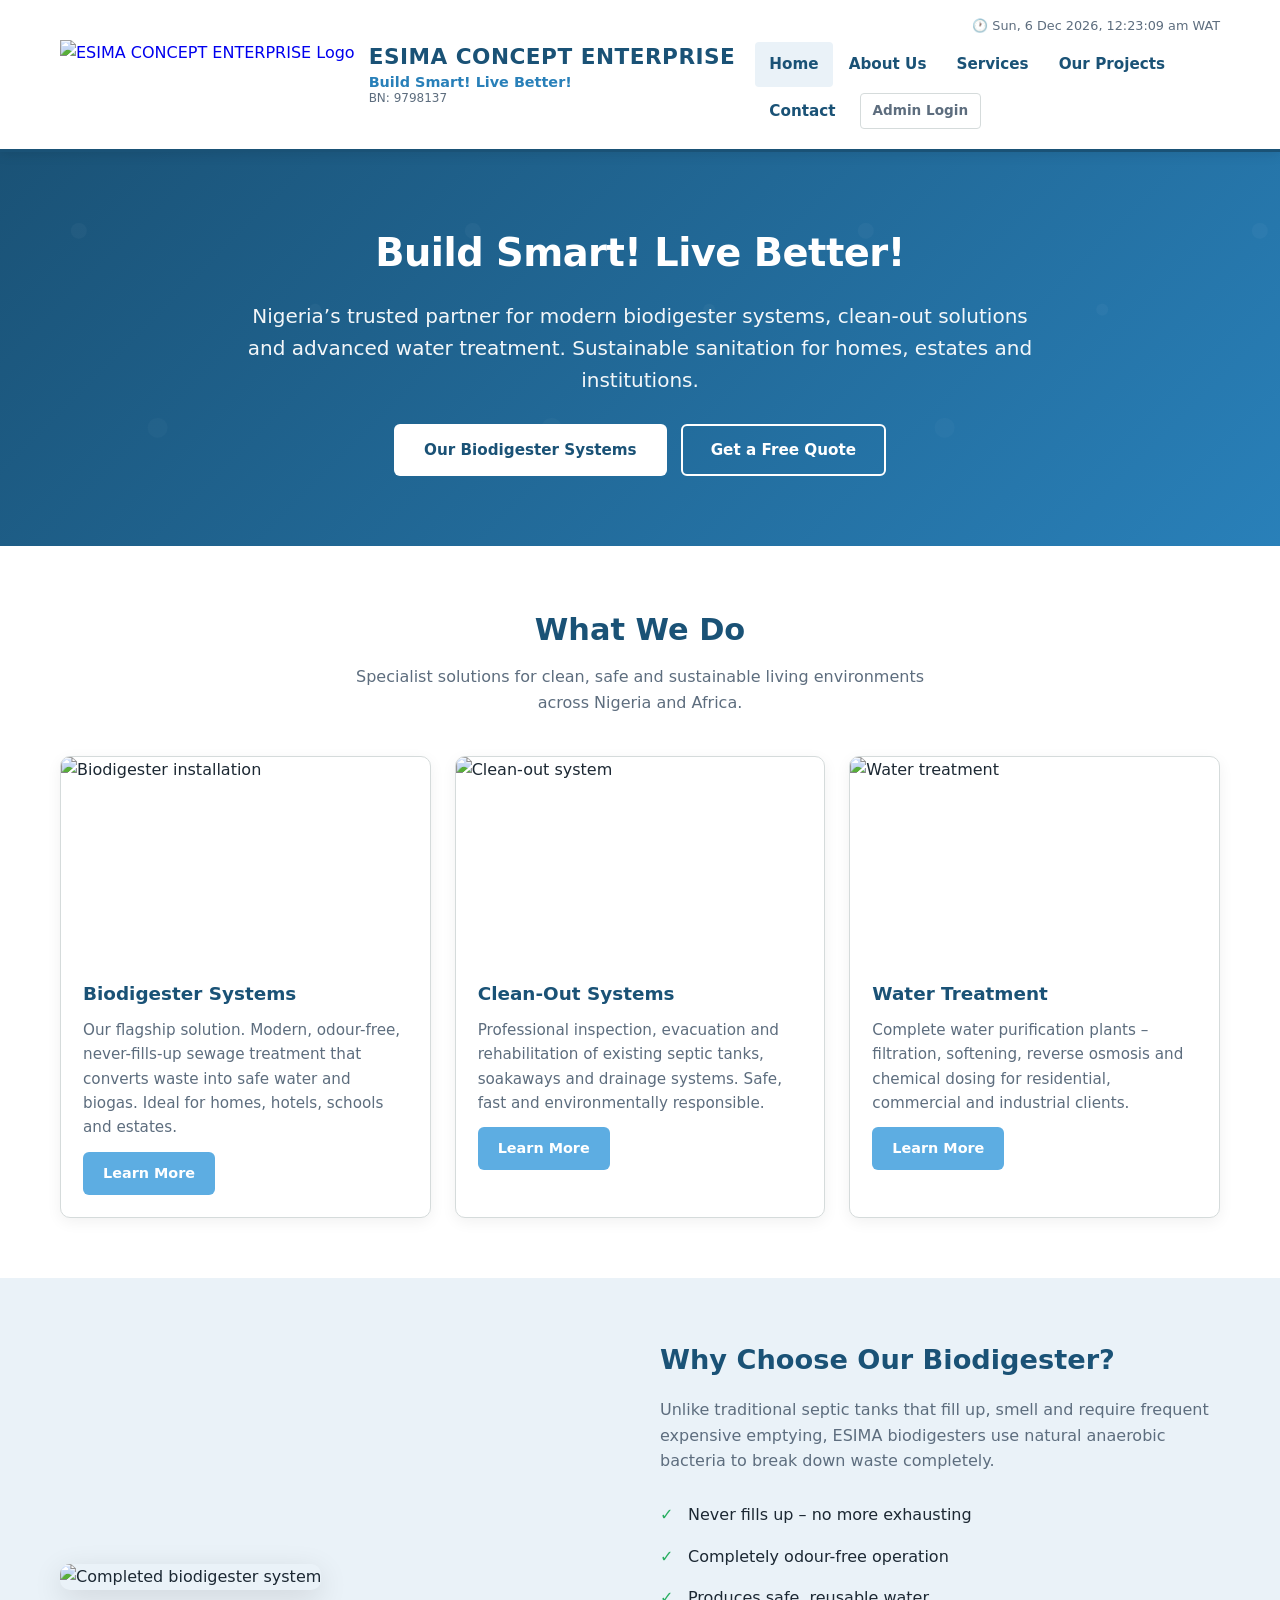
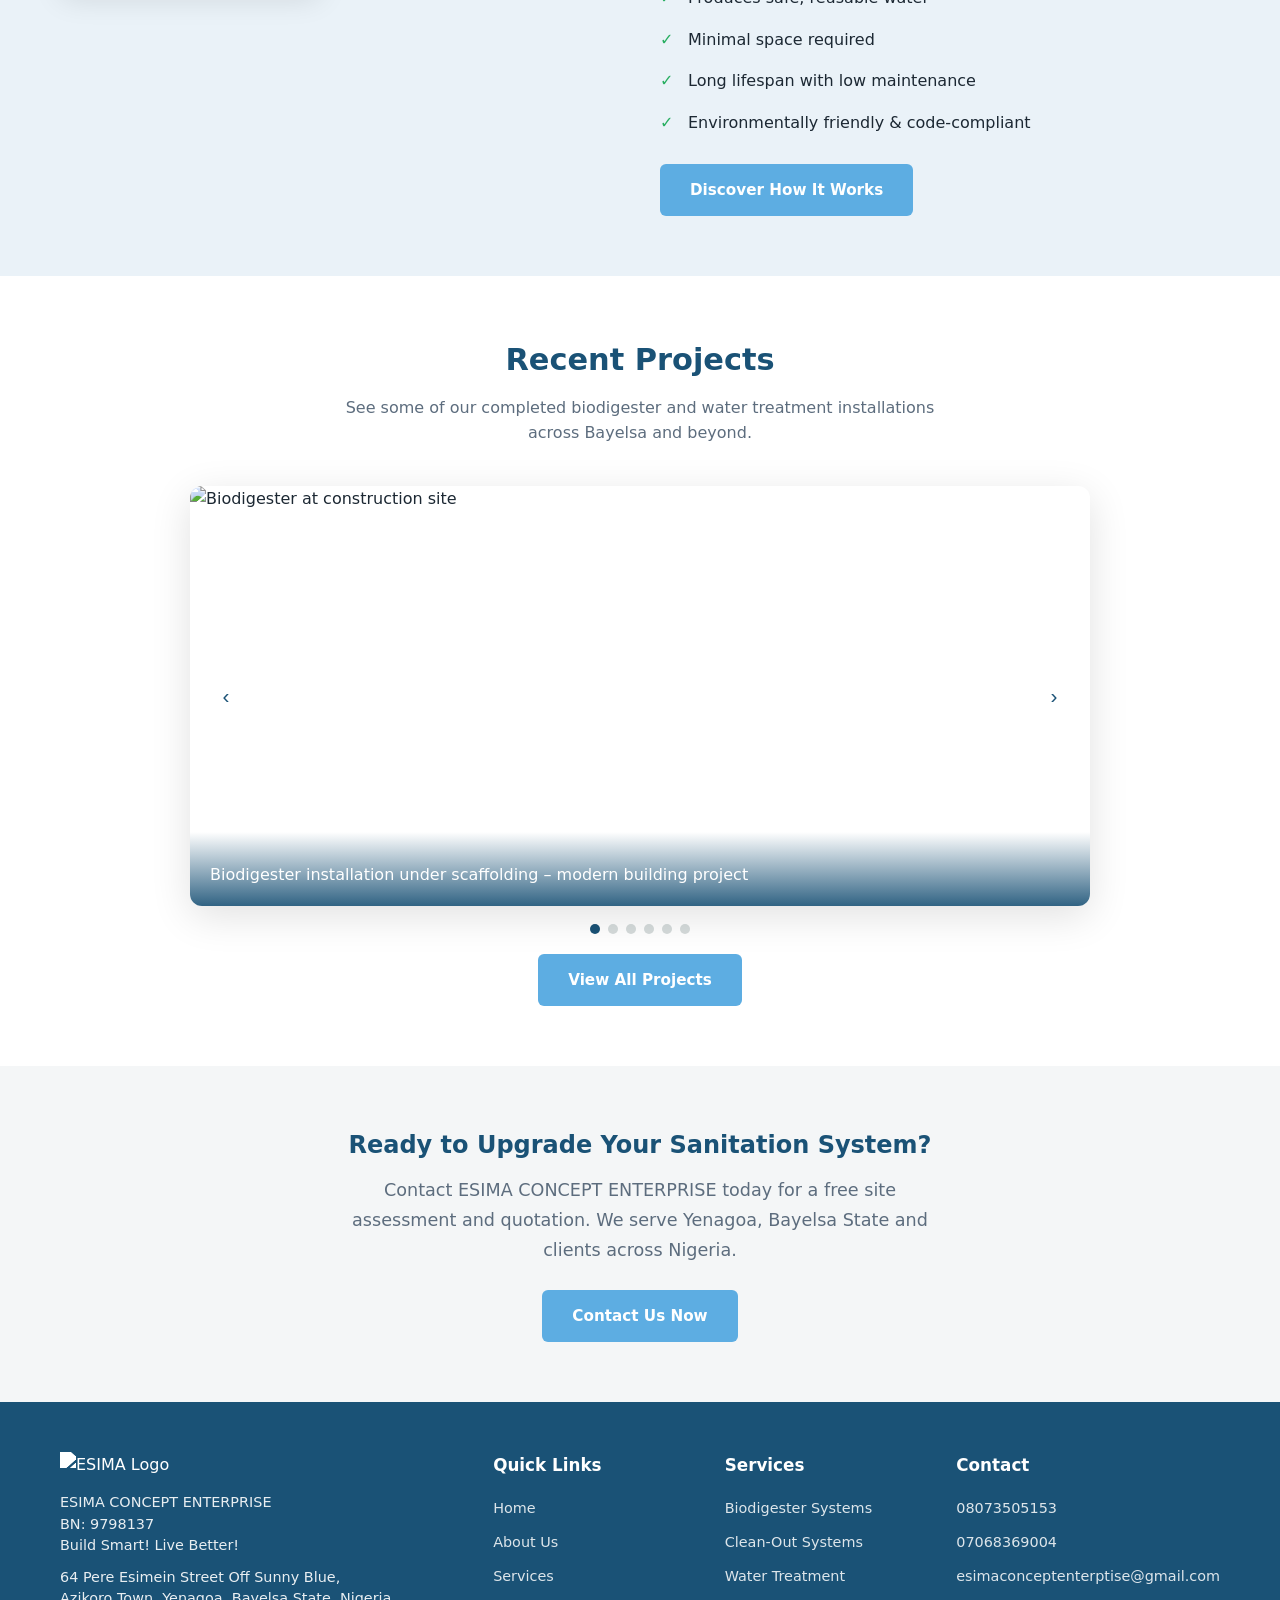
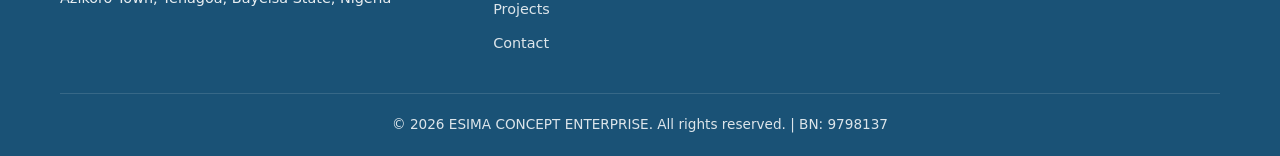
==== commit dc64fc4d: "Add files via upload" ====
--- a/index.html
+++ b/index.html
@@ -1,1052 +1,205 @@
 <!DOCTYPE html>
 <html lang="en">
 <head>
-    <meta charset="UTF-8">
-    <meta name="viewport" content="width=device-width, initial-scale=1.0">
-    <title>ESIMA CONCEPT ENTERPRISE | Build Smart! Live Better!</title>
-    <meta name="description" content="ESIMA CONCEPT ENTERPRISE - Leading biodigester system specialists in Yenagoa, Bayelsa State, Nigeria. Eco-friendly waste management solutions for Nigeria and Africa.">
-    <meta name="keywords" content="biodigester, septic tank, waste management, Yenagoa, Bayelsa, Nigeria, eco-friendly sanitation, ESIMA">
-    <link href="https://cdn.jsdelivr.net/npm/bootstrap@5.3.3/dist/css/bootstrap.min.css" rel="stylesheet">
-    <link href="https://cdnjs.cloudflare.com/ajax/libs/font-awesome/6.5.1/css/all.min.css" rel="stylesheet">
-    <link href="https://fonts.googleapis.com/css2?family=Montserrat:wght@400;500;600;700;800&family=Open+Sans:wght@400;500;600&display=swap" rel="stylesheet">
-    <style>
-        :root {
-            --primary-blue: #1a5f9e;
-            --light-blue: #e8f4fc;
-            --accent-blue: #3b8fd4;
-            --dark-blue: #0d3b66;
-            --white: #ffffff;
-            --text-dark: #1e2a3a;
-            --text-muted: #5a6a7a;
-            --gray-bg: #f7fafc;
-        }
-        
-        * { margin: 0; padding: 0; box-sizing: border-box; }
-        
-        body {
-            font-family: 'Open Sans', sans-serif;
-            color: var(--text-dark);
-            line-height: 1.7;
-            background-color: var(--white);
-        }
-        
-        h1, h2, h3, h4, h5, h6 {
-            font-family: 'Montserrat', sans-serif;
-            font-weight: 700;
-            color: var(--dark-blue);
-        }
-        
-        /* Top Bar - inspired by professional construction sites */
-        .top-bar {
-            background: var(--dark-blue);
-            color: rgba(255,255,255,0.9);
-            font-size: 0.85rem;
-            padding: 8px 0;
-        }
-        .top-bar a { color: rgba(255,255,255,0.9); text-decoration: none; }
-        .top-bar a:hover { color: #fff; }
-        
-        /* Navbar */
-        .navbar {
-            background-color: var(--white);
-            box-shadow: 0 2px 20px rgba(0,0,0,0.08);
-            padding: 0.6rem 0;
-        }
-        .navbar-brand img { height: 52px; width: auto; }
-        .nav-link {
-            color: var(--dark-blue) !important;
-            font-weight: 600;
-            font-size: 0.92rem;
-            padding: 0.5rem 1rem !important;
-            text-transform: uppercase;
-            letter-spacing: 0.3px;
-        }
-        .nav-link:hover, .nav-link.active { color: var(--accent-blue) !important; }
-        
-        .btn-primary-custom {
-            background-color: var(--primary-blue);
-            border: none;
-            color: white;
-            padding: 0.65rem 1.6rem;
-            border-radius: 4px;
-            font-weight: 600;
-            text-transform: uppercase;
-            font-size: 0.85rem;
-            letter-spacing: 0.5px;
-            transition: all 0.3s;
-        }
-        .btn-primary-custom:hover {
-            background-color: var(--dark-blue);
-            transform: translateY(-2px);
-            box-shadow: 0 6px 18px rgba(26,95,158,0.3);
-            color: white;
-        }
-        .btn-outline-custom {
-            border: 2px solid var(--primary-blue);
-            color: var(--primary-blue);
-            padding: 0.55rem 1.5rem;
-            border-radius: 4px;
-            font-weight: 600;
-            text-transform: uppercase;
-            font-size: 0.85rem;
-            background: transparent;
-            transition: all 0.3s;
-        }
-        .btn-outline-custom:hover {
-            background: var(--primary-blue);
-            color: white;
-        }
-        
-        /* Hero */
-        .hero {
-            background: linear-gradient(135deg, var(--light-blue) 0%, #f0f8ff 40%, var(--white) 100%);
-            padding: 110px 0 70px;
-            position: relative;
-        }
-        .hero-title {
-            font-size: 2.6rem;
-            font-weight: 800;
-            color: var(--dark-blue);
-            line-height: 1.2;
-            margin-bottom: 0.8rem;
-        }
-        .hero-tagline {
-            font-size: 1.35rem;
-            color: var(--primary-blue);
-            font-weight: 600;
-            margin-bottom: 1.2rem;
-        }
-        .hero-desc {
-            font-size: 1.05rem;
-            color: var(--text-muted);
-            max-width: 520px;
-            margin-bottom: 1.8rem;
-        }
-        .bn-badge {
-            display: inline-block;
-            background: var(--primary-blue);
-            color: white;
-            padding: 0.25rem 0.9rem;
-            border-radius: 3px;
-            font-size: 0.8rem;
-            font-weight: 600;
-            margin-bottom: 1rem;
-            letter-spacing: 0.5px;
-        }
-        
-        /* Section */
-        .section { padding: 75px 0; }
-        .section-title {
-            font-size: 2rem;
-            margin-bottom: 0.6rem;
-            position: relative;
-            display: inline-block;
-        }
-        .section-title::after {
-            content: '';
-            position: absolute;
-            bottom: -8px;
-            left: 0;
-            width: 55px;
-            height: 4px;
-            background: var(--accent-blue);
-            border-radius: 2px;
-        }
-        .section-subtitle {
-            color: var(--text-muted);
-            font-size: 1.05rem;
-            max-width: 680px;
-            margin-bottom: 2.5rem;
-        }
-        
-        /* Feature Cards */
-        .feature-card {
-            background: var(--white);
-            border-radius: 8px;
-            padding: 1.8rem;
-            height: 100%;
-            box-shadow: 0 4px 20px rgba(0,0,0,0.06);
-            transition: transform 0.3s, box-shadow 0.3s;
-            border: 1px solid #eef2f6;
-        }
-        .feature-card:hover {
-            transform: translateY(-6px);
-            box-shadow: 0 12px 35px rgba(26,95,158,0.12);
-        }
-        .feature-icon {
-            width: 55px;
-            height: 55px;
-            background: var(--light-blue);
-            border-radius: 8px;
-            display: flex;
-            align-items: center;
-            justify-content: center;
-            margin-bottom: 1rem;
-            color: var(--primary-blue);
-            font-size: 1.4rem;
-        }
-        
-        /* Biodigester */
-        .biodigester-section { background: var(--gray-bg); }
-        .process-step { text-align: center; padding: 1.2rem; }
-        .process-number {
-            width: 48px;
-            height: 48px;
-            background: var(--primary-blue);
-            color: white;
-            border-radius: 50%;
-            display: flex;
-            align-items: center;
-            justify-content: center;
-            font-weight: 700;
-            font-size: 1.15rem;
-            margin: 0 auto 0.9rem;
-        }
-        
-        /* Vision */
-        .vm-card {
-            background: var(--white);
-            border-radius: 8px;
-            padding: 2rem;
-            height: 100%;
-            box-shadow: 0 4px 20px rgba(0,0,0,0.06);
-            border-top: 4px solid var(--primary-blue);
-        }
-        
-        /* Gallery */
-        .gallery-img {
-            border-radius: 8px;
-            overflow: hidden;
-            height: 240px;
-            position: relative;
-            cursor: pointer;
-            box-shadow: 0 4px 18px rgba(0,0,0,0.1);
-        }
-        .gallery-img img {
-            width: 100%;
-            height: 100%;
-            object-fit: cover;
-            transition: transform 0.5s;
-        }
-        .gallery-img:hover img { transform: scale(1.07); }
-        .gallery-overlay {
-            position: absolute;
-            bottom: 0; left: 0; right: 0;
-            background: linear-gradient(transparent, rgba(13,59,102,0.85));
-            padding: 1rem;
-            color: white;
-            opacity: 0;
-            transition: opacity 0.3s;
-        }
-        .gallery-img:hover .gallery-overlay { opacity: 1; }
-        
-        /* News Feed */
-        .news-card {
-            background: var(--white);
-            border-radius: 8px;
-            overflow: hidden;
-            box-shadow: 0 4px 20px rgba(0,0,0,0.06);
-            height: 100%;
-            transition: transform 0.3s, box-shadow 0.3s;
-            border: 1px solid #eef2f6;
-        }
-        .news-card:hover {
-            transform: translateY(-5px);
-            box-shadow: 0 12px 30px rgba(26,95,158,0.12);
-        }
-        .news-img {
-            height: 180px;
-            overflow: hidden;
-        }
-        .news-img img {
-            width: 100%;
-            height: 100%;
-            object-fit: cover;
-            transition: transform 0.4s;
-        }
-        .news-card:hover .news-img img { transform: scale(1.05); }
-        .news-body { padding: 1.4rem; }
-        .news-date {
-            font-size: 0.8rem;
-            color: var(--accent-blue);
-            font-weight: 600;
-            text-transform: uppercase;
-            letter-spacing: 0.5px;
-        }
-        .news-title {
-            font-size: 1.1rem;
-            margin: 0.5rem 0 0.7rem;
-            line-height: 1.4;
-        }
-        .news-excerpt {
-            font-size: 0.92rem;
-            color: var(--text-muted);
-            margin-bottom: 1rem;
-        }
-        .news-link {
-            color: var(--primary-blue);
-            font-weight: 600;
-            font-size: 0.9rem;
-            text-decoration: none;
-        }
-        .news-link:hover { color: var(--dark-blue); }
-        
-        /* Contact */
-        .contact-section {
-            background: linear-gradient(135deg, var(--dark-blue) 0%, var(--primary-blue) 100%);
-            color: white;
-        }
-        .contact-section h2, .contact-section h3, .contact-section h4, .contact-section h5 { color: white; }
-        .contact-info-item {
-            display: flex;
-            align-items: flex-start;
-            margin-bottom: 1.4rem;
-        }
-        .contact-icon {
-            width: 44px;
-            height: 44px;
-            background: rgba(255,255,255,0.15);
-            border-radius: 8px;
-            display: flex;
-            align-items: center;
-            justify-content: center;
-            margin-right: 1rem;
-            flex-shrink: 0;
-        }
-        
-        /* Footer */
-        footer {
-            background: #0a2d4d;
-            color: rgba(255,255,255,0.8);
-            padding: 55px 0 20px;
-        }
-        footer h5 { color: white; margin-bottom: 1.1rem; font-size: 1.05rem; }
-        footer a { color: rgba(255,255,255,0.7); text-decoration: none; transition: color 0.3s; }
-        footer a:hover { color: white; }
-        .footer-logo { height: 48px; margin-bottom: 1rem; filter: brightness(0) invert(1); }
-        .social-links a {
-            display: inline-flex;
-            width: 38px;
-            height: 38px;
-            background: rgba(255,255,255,0.1);
-            border-radius: 50%;
-            align-items: center;
-            justify-content: center;
-            margin-right: 0.4rem;
-            transition: background 0.3s;
-        }
-        .social-links a:hover { background: var(--accent-blue); }
-        
-        .policy-list { list-style: none; padding: 0; }
-        .policy-list li {
-            padding: 0.75rem 0;
-            border-bottom: 1px solid #eef2f6;
-            display: flex;
-            align-items: flex-start;
-        }
-        .policy-list li i { color: var(--primary-blue); margin-right: 0.75rem; margin-top: 0.25rem; }
-        
-        html { scroll-behavior: smooth; }
-        
-        @media (max-width: 768px) {
-            .hero-title { font-size: 1.9rem; }
-            .hero-tagline { font-size: 1.15rem; }
-            .section { padding: 55px 0; }
-            .navbar-brand img { height: 42px; }
-            .top-bar { font-size: 0.78rem; }
-        }
-    </style>
+  <meta charset="UTF-8">
+  <meta name="viewport" content="width=device-width, initial-scale=1.0">
+  <title>ESIMA CONCEPT ENTERPRISE | Biodigester Systems & Water Treatment | Yenagoa, Nigeria</title>
+  <meta name="description" content="ESIMA CONCEPT ENTERPRISE - Leading provider of biodigester systems, clean-out systems and water treatment solutions in Yenagoa, Bayelsa State, Nigeria. Build Smart! Live Better!">
+  <link rel="stylesheet" href="styles.css">
+  <link rel="icon" href="images/536094.png" type="image/png">
 </head>
 <body>
-    <!-- Top Bar -->
-    <div class="top-bar">
-        <div class="container d-flex justify-content-between align-items-center flex-wrap">
-            <div>
-                <a href="tel:+2348073505153" class="me-3"><i class="fas fa-phone-alt me-1"></i> 0807 350 5153</a>
-                <a href="tel:+2347068369004" class="me-3"><i class="fas fa-phone-alt me-1"></i> 0706 836 9004</a>
-                <a href="mailto:esimaconceptenterptise@gmail.com"><i class="fas fa-envelope me-1"></i> esimaconceptenterptise@gmail.com</a>
-            </div>
-            <div class="d-none d-md-block">
-                <span><i class="fas fa-map-marker-alt me-1"></i> 64 Pere Esimein Street, Azikoro Town, Yenagoa</span>
-            </div>
-        </div>
+  <!-- Header with bold logo & company identity -->
+  <header>
+    <div class="header-inner">
+      <a href="index.html" class="brand">
+        <img src="images/536094.png" alt="ESIMA CONCEPT ENTERPRISE Logo">
+        <div class="brand-text">
+          <span class="company-name">ESIMA CONCEPT ENTERPRISE</span>
+          <span class="tagline">Build Smart! Live Better!</span>
+          <span class="bn">BN: 9798137</span>
+        </div>
+      </a>
+      <button class="menu-toggle" id="menuToggle" aria-label="Toggle menu">☰</button>
+      <div class="header-right">
+        <div class="live-time" id="liveTime">Loading time...</div>
+        <nav>
+          <ul class="nav-menu" id="navMenu">
+            <li><a href="index.html" class="active">Home</a></li>
+            <li><a href="about.html">About Us</a></li>
+            <li><a href="services.html">Services</a></li>
+            <li><a href="projects.html">Our Projects</a></li>
+            <li><a href="contact.html">Contact</a></li>
+            <li><a href="admin.html" class="admin-link">Admin Login</a></li>
+          </ul>
+        </nav>
+      </div>
     </div>
-
-    <!-- Navbar -->
-    <nav class="navbar navbar-expand-lg sticky-top">
-        <div class="container">
-            <a class="navbar-brand" href="#home">
-                <img src="images/536094.png" alt="ESIMA CONCEPT ENTERPRISE Logo">
-            </a>
-            <button class="navbar-toggler" type="button" data-bs-toggle="collapse" data-bs-target="#navbarNav">
-                <span class="navbar-toggler-icon"></span>
-            </button>
-            <div class="collapse navbar-collapse" id="navbarNav">
-                <ul class="navbar-nav ms-auto align-items-lg-center">
-                    <li class="nav-item"><a class="nav-link active" href="#home">Home</a></li>
-                    <li class="nav-item"><a class="nav-link" href="#about">About</a></li>
-                    <li class="nav-item"><a class="nav-link" href="#services">Biodigester</a></li>
-                    <li class="nav-item"><a class="nav-link" href="#vision">Vision</a></li>
-                    <li class="nav-item"><a class="nav-link" href="#gallery">Projects</a></li>
-                    <li class="nav-item"><a class="nav-link" href="#news">News</a></li>
-                    <li class="nav-item"><a class="nav-link" href="#contact">Contact</a></li>
-                    <li class="nav-item ms-lg-2">
-                        <a href="#contact" class="btn btn-primary-custom">Get a Quote</a>
-                    </li>
-                </ul>
-            </div>
-        </div>
-    </nav>
-
-    <!-- Hero -->
-    <section id="home" class="hero">
-        <div class="container">
-            <div class="row align-items-center">
-                <div class="col-lg-6">
-                    <span class="bn-badge">BN: 9798137</span>
-                    <h1 class="hero-title">ESIMA CONCEPT ENTERPRISE</h1>
-                    <p class="hero-tagline">Build Smart! Live Better!</p>
-                    <p class="hero-desc">
-                        Specialists in advanced biodigester systems and sustainable waste management. Delivering eco-friendly sanitation solutions from Yenagoa, Bayelsa State to communities across Nigeria and Africa.
-                    </p>
-                    <div class="d-flex flex-wrap gap-3">
-                        <a href="#services" class="btn btn-primary-custom">
-                            <i class="fas fa-recycle me-2"></i>Our Solutions
-                        </a>
-                        <a href="#contact" class="btn btn-outline-custom">Contact Us</a>
-                    </div>
-                </div>
-                <div class="col-lg-6 mt-4 mt-lg-0 text-center">
-                    <img src="images/536094.png" alt="ESIMA Logo" class="img-fluid" style="max-height: 260px;">
-                </div>
-            </div>
-        </div>
-    </section>
-
-    <!-- About / Company Profile -->
-    <section id="about" class="section">
-        <div class="container">
-            <div class="row">
-                <div class="col-lg-6 mb-4 mb-lg-0">
-                    <h2 class="section-title">Company Profile</h2>
-                    <p class="section-subtitle">Building a cleaner, healthier future through innovative sanitation solutions.</p>
-                    <p>
-                        <strong>ESIMA CONCEPT ENTERPRISE</strong> is a registered Nigerian company (BN: 9798137) headquartered at 64 Pere Esimein Street, Off Sunny Blue, Azikoro Town, Yenagoa, Bayelsa State. We specialize in the design, construction, and installation of modern <strong>biodigester systems</strong> — an advanced, environmentally responsible alternative to traditional septic tanks and soakaways.
-                    </p>
-                    <p>
-                        Founded with a commitment to sustainable development, ESIMA combines local expertise with international best practices in waste treatment technology. Our team of skilled engineers, technicians, and construction professionals deliver high-quality, durable installations that protect groundwater, eliminate odors, and reduce long-term maintenance costs for residential, commercial, and institutional clients.
-                    </p>
-                    <p>
-                        We are passionate about transforming sanitation infrastructure across the Niger Delta and beyond, contributing to healthier communities and a greener Africa.
-                    </p>
-                </div>
-                <div class="col-lg-6">
-                    <div class="row g-3">
-                        <div class="col-sm-6">
-                            <div class="feature-card">
-                                <div class="feature-icon"><i class="fas fa-map-marker-alt"></i></div>
-                                <h5>Location</h5>
-                                <p class="mb-0 small">64 Pere Esimein Street, Off Sunny Blue, Azikoro Town, Yenagoa, Bayelsa State, Nigeria</p>
-                            </div>
-                        </div>
-                        <div class="col-sm-6">
-                            <div class="feature-card">
-                                <div class="feature-icon"><i class="fas fa-hard-hat"></i></div>
-                                <h5>Expertise</h5>
-                                <p class="mb-0 small">Biodigester design, construction, installation & retrofit of existing septic systems</p>
-                            </div>
-                        </div>
-                        <div class="col-sm-6">
-                            <div class="feature-card">
-                                <div class="feature-icon"><i class="fas fa-leaf"></i></div>
-                                <h5>Eco-Friendly</h5>
-                                <p class="mb-0 small">Odorless, zero-waste-evacuation systems that protect the environment</p>
-                            </div>
-                        </div>
-                        <div class="col-sm-6">
-                            <div class="feature-card">
-                                <div class="feature-icon"><i class="fas fa-users"></i></div>
-                                <h5>Client Focus</h5>
-                                <p class="mb-0 small">Residential, commercial, institutional & industrial projects</p>
-                            </div>
-                        </div>
-                    </div>
-                </div>
-            </div>
-        </div>
-    </section>
-
-    <!-- Biodigester Systems -->
-    <section id="services" class="section biodigester-section">
-        <div class="container">
-            <div class="text-center mb-5">
-                <h2 class="section-title">What is a Biodigester System?</h2>
-                <p class="section-subtitle mx-auto">An advanced, sustainable waste treatment technology designed for modern living.</p>
-            </div>
-            
-            <div class="row align-items-center mb-5">
-                <div class="col-lg-6 mb-4 mb-lg-0">
-                    <img src="images/148028.jpg" alt="Biodigester Construction" class="img-fluid rounded-3 shadow">
-                </div>
-                <div class="col-lg-6">
-                    <h3 class="mb-3">Understanding Biodigesters</h3>
-                    <p>
-                        A <strong>biodigester system</strong> is a modern, eco-friendly alternative to conventional septic tanks and soakaway pits. It uses naturally occurring anaerobic bacteria and specialized media to break down human waste and organic matter into safe, odorless liquid effluent and minimal residual solids.
-                    </p>
-                    <p>
-                        Unlike traditional septic systems that simply store waste and require frequent costly emptying, biodigesters actively treat and digest waste on-site. The process produces a clear, non-polluting liquid that can safely percolate into the soil, eliminating the need for regular waste removal for decades.
-                    </p>
-                    <p>
-                        At ESIMA CONCEPT ENTERPRISE, we construct robust, reinforced concrete biodigester chambers tailored to the number of users, site conditions, and local regulations — ensuring reliable performance in both dry and waterlogged environments common across Nigeria.
-                    </p>
-                </div>
-            </div>
-
-            <div class="row g-4 mb-5">
-                <div class="col-md-3 col-6">
-                    <div class="process-step">
-                        <div class="process-number">1</div>
-                        <h6>Waste Inlet</h6>
-                        <p class="small text-muted">Sewage from toilets and bathrooms flows into the primary chamber via PVC piping.</p>
-                    </div>
-                </div>
-                <div class="col-md-3 col-6">
-                    <div class="process-step">
-                        <div class="process-number">2</div>
-                        <h6>Anaerobic Digestion</h6>
-                        <p class="small text-muted">Bacteria break down solids in oxygen-free chambers, converting waste into liquid and gases.</p>
-                    </div>
-                </div>
-                <div class="col-md-3 col-6">
-                    <div class="process-step">
-                        <div class="process-number">3</div>
-                        <h6>Filtration & Settlement</h6>
-                        <p class="small text-muted">Multiple chambers with gravel media further clarify the effluent and trap remaining solids.</p>
-                    </div>
-                </div>
-                <div class="col-md-3 col-6">
-                    <div class="process-step">
-                        <div class="process-number">4</div>
-                        <h6>Safe Discharge</h6>
-                        <p class="small text-muted">Clean, odorless liquid exits to soakaway trenches or natural percolation — zero pollution.</p>
-                    </div>
-                </div>
-            </div>
-
-            <div class="row g-4">
-                <div class="col-md-4">
-                    <div class="feature-card">
-                        <div class="feature-icon"><i class="fas fa-check-circle"></i></div>
-                        <h5>Key Advantages</h5>
-                        <ul class="small mb-0 ps-3">
-                            <li>Odorless and fly-free operation</li>
-                            <li>No periodic desludging required (20+ years)</li>
-                            <li>Protects groundwater from contamination</li>
-                            <li>Suitable for waterlogged and dry soils</li>
-                            <li>Compact footprint compared to traditional systems</li>
-                            <li>Lower long-term cost of ownership</li>
-                        </ul>
-                    </div>
-                </div>
-                <div class="col-md-4">
-                    <div class="feature-card">
-                        <div class="feature-icon"><i class="fas fa-cogs"></i></div>
-                        <h5>Our Construction Process</h5>
-                        <ul class="small mb-0 ps-3">
-                            <li>Site assessment and system sizing</li>
-                            <li>Excavation and foundation preparation</li>
-                            <li>Reinforced concrete chamber construction</li>
-                            <li>Installation of PVC inlet/outlet piping</li>
-                            <li>Gravel media placement and sealing</li>
-                            <li>Inspection covers and final testing</li>
-                        </ul>
-                    </div>
-                </div>
-                <div class="col-md-4">
-                    <div class="feature-card">
-                        <div class="feature-icon"><i class="fas fa-home"></i></div>
-                        <h5>Applications</h5>
-                        <ul class="small mb-0 ps-3">
-                            <li>Residential homes and estates</li>
-                            <li>Hotels, schools and hospitals</li>
-                            <li>Commercial and office buildings</li>
-                            <li>Churches and community centers</li>
-                            <li>Industrial facilities</li>
-                            <li>Retrofitting existing septic tanks</li>
-                        </ul>
-                    </div>
-                </div>
-            </div>
-        </div>
-    </section>
-
-    <!-- Vision, Mission, Policies & Market Goals -->
-    <section id="vision" class="section">
-        <div class="container">
-            <div class="text-center mb-5">
-                <h2 class="section-title">Vision, Policies & Ambition</h2>
-                <p class="section-subtitle mx-auto">Guiding principles that drive our commitment to excellence and impact across Nigeria and Africa.</p>
-            </div>
-            
-            <div class="row g-4 mb-5">
-                <div class="col-lg-4">
-                    <div class="vm-card">
-                        <h4><i class="fas fa-eye me-2 text-primary"></i>Our Vision</h4>
-                        <p>
-                            To become the foremost provider of innovative, sustainable sanitation solutions in Nigeria and a recognized leader across Africa — empowering communities to build smart and live better through clean, reliable, and environmentally responsible waste management systems.
-                        </p>
-                    </div>
-                </div>
-                <div class="col-lg-4">
-                    <div class="vm-card">
-                        <h4><i class="fas fa-bullseye me-2 text-primary"></i>Our Mission</h4>
-                        <p>
-                            To design, construct, and install high-quality biodigester systems that eliminate sanitation challenges, protect public health and the environment, and deliver long-term value to our clients while fostering local expertise and sustainable development in the Niger Delta and beyond.
-                        </p>
-                    </div>
-                </div>
-                <div class="col-lg-4">
-                    <div class="vm-card">
-                        <h4><i class="fas fa-globe-africa me-2 text-primary"></i>Market Ambition</h4>
-                        <p>
-                            In Nigeria, we aim to expand from Bayelsa across the South-South and South-East regions, partnering with developers, government agencies, and NGOs. Across Africa, we seek strategic collaborations to introduce cost-effective biodigester technology in markets facing similar sanitation challenges.
-                        </p>
-                    </div>
-                </div>
-            </div>
-
-            <div class="row">
-                <div class="col-lg-6 mb-4">
-                    <h3 class="mb-4">Company Policies</h3>
-                    <ul class="policy-list">
-                        <li>
-                            <i class="fas fa-shield-alt"></i>
-                            <div>
-                                <strong>Quality Assurance</strong><br>
-                                <span class="small text-muted">Every project adheres to strict construction standards using durable materials and proven engineering practices to ensure systems last the lifetime of the building.</span>
-                            </div>
-                        </li>
-                        <li>
-                            <i class="fas fa-leaf"></i>
-                            <div>
-                                <strong>Environmental Responsibility</strong><br>
-                                <span class="small text-muted">We prioritize solutions that prevent groundwater pollution, reduce carbon footprint associated with waste transport, and support circular waste management.</span>
-                            </div>
-                        </li>
-                        <li>
-                            <i class="fas fa-user-shield"></i>
-                            <div>
-                                <strong>Health & Safety</strong><br>
-                                <span class="small text-muted">Our teams operate under rigorous site safety protocols. Client health is protected through odor-free, hygienic installations that eliminate disease vectors.</span>
-                            </div>
-                        </li>
-                        <li>
-                            <i class="fas fa-handshake"></i>
-                            <div>
-                                <strong>Client Satisfaction</strong><br>
-                                <span class="small text-muted">Transparent communication, timely delivery, and after-sales support form the foundation of our client relationships.</span>
-                            </div>
-                        </li>
-                        <li>
-                            <i class="fas fa-graduation-cap"></i>
-                            <div>
-                                <strong>Continuous Improvement</strong><br>
-                                <span class="small text-muted">We invest in training and stay updated with global best practices in biodigester technology to continuously enhance our offerings.</span>
-                            </div>
-                        </li>
-                    </ul>
-                </div>
-                <div class="col-lg-6">
-                    <h3 class="mb-4">What We Intend to Achieve</h3>
-                    <div class="feature-card mb-3">
-                        <h5><i class="fas fa-flag me-2 text-primary"></i>In the Nigerian Market</h5>
-                        <p class="small mb-0">
-                            Establish ESIMA as the preferred biodigester contractor in Bayelsa and neighboring states. Partner with real-estate developers, state housing corporations, and local governments to make modern sanitation the standard in new constructions. Create employment opportunities for skilled and semi-skilled workers in the green sanitation sector.
-                        </p>
-                    </div>
-                    <div class="feature-card mb-3">
-                        <h5><i class="fas fa-globe me-2 text-primary"></i>Across Africa</h5>
-                        <p class="small mb-0">
-                            Export our expertise and adaptable biodigester designs to West and Central African countries facing rapid urbanization and inadequate sewage infrastructure. Build strategic alliances with regional partners to localize production and installation, contributing to the African Union’s goals for improved water and sanitation (SDG 6).
-                        </p>
-                    </div>
-                    <div class="feature-card">
-                        <h5><i class="fas fa-seedling me-2 text-primary"></i>Long-Term Impact</h5>
-                        <p class="small mb-0">
-                            Reduce the environmental and public-health burden of poorly managed human waste. Promote a culture of sustainable building practices where “Build Smart! Live Better!” becomes a reality for families, businesses, and communities across the continent.
-                        </p>
-                    </div>
-                </div>
-            </div>
-        </div>
-    </section>
-
-    <!-- Project Gallery -->
-    <section id="gallery" class="section" style="background: var(--gray-bg);">
-        <div class="container">
-            <div class="text-center mb-5">
-                <h2 class="section-title">Our Projects in Action</h2>
-                <p class="section-subtitle mx-auto">Real installations by the ESIMA team — quality craftsmanship you can trust.</p>
-            </div>
-            
-            <div class="row g-4">
-                <div class="col-md-4 col-sm-6">
-                    <div class="gallery-img" data-bs-toggle="modal" data-bs-target="#galleryModal" data-img="images/148028.jpg" data-caption="Completed biodigester chamber with inspection cover and vent pipe">
-                        <img src="images/148028.jpg" alt="Biodigester installation">
-                        <div class="gallery-overlay"><small>Completed Chamber & Vent</small></div>
-                    </div>
-                </div>
-                <div class="col-md-4 col-sm-6">
-                    <div class="gallery-img" data-bs-toggle="modal" data-bs-target="#galleryModal" data-img="images/405538.jpg" data-caption="Site works and scaffolding at multi-storey building project">
-                        <img src="images/405538.jpg" alt="Construction site">
-                        <div class="gallery-overlay"><small>Active Construction Site</small></div>
-                    </div>
-                </div>
-                <div class="col-md-4 col-sm-6">
-                    <div class="gallery-img" data-bs-toggle="modal" data-bs-target="#galleryModal" data-img="images/396950.jpg" data-caption="Newly cast concrete slab with inspection cover and piping">
-                        <img src="images/396950.jpg" alt="Concrete slab installation">
-                        <div class="gallery-overlay"><small>Slab & Piping Works</small></div>
-                    </div>
-                </div>
-                <div class="col-md-4 col-sm-6">
-                    <div class="gallery-img" data-bs-toggle="modal" data-bs-target="#galleryModal" data-img="images/396773.jpg" data-caption="Finished biodigester cover with outlet connection">
-                        <img src="images/396773.jpg" alt="Finished biodigester">
-                        <div class="gallery-overlay"><small>Finished Cover & Outlet</small></div>
-                    </div>
-                </div>
-                <div class="col-md-4 col-sm-6">
-                    <div class="gallery-img" data-bs-toggle="modal" data-bs-target="#galleryModal" data-img="images/396152.jpg" data-caption="ESIMA team member on site supervising installation">
-                        <img src="images/396152.jpg" alt="Team on site">
-                        <div class="gallery-overlay"><small>Team On Site</small></div>
-                    </div>
-                </div>
-                <div class="col-md-4 col-sm-6">
-                    <div class="gallery-img" data-bs-toggle="modal" data-bs-target="#galleryModal" data-img="images/394027.jpg" data-caption="Scaffolding and building facade during external works">
-                        <img src="images/394027.jpg" alt="Scaffolding works">
-                        <div class="gallery-overlay"><small>External Building Works</small></div>
-                    </div>
-                </div>
-                <div class="col-md-4 col-sm-6">
-                    <div class="gallery-img" data-bs-toggle="modal" data-bs-target="#galleryModal" data-img="images/393754.jpg" data-caption="Technician working inside biodigester chamber with gravel media">
-                        <img src="images/393754.jpg" alt="Internal chamber work">
-                        <div class="gallery-overlay"><small>Internal Chamber Finishing</small></div>
-                    </div>
-                </div>
-                <div class="col-md-4 col-sm-6">
-                    <div class="gallery-img" data-bs-toggle="modal" data-bs-target="#galleryModal" data-img="images/393752.jpg" data-caption="Quality inspection of completed biodigester chambers">
-                        <img src="images/393752.jpg" alt="Quality inspection">
-                        <div class="gallery-overlay"><small>Quality Inspection</small></div>
-                    </div>
-                </div>
-                <div class="col-md-4 col-sm-6">
-                    <div class="gallery-img" data-bs-toggle="modal" data-bs-target="#galleryModal" data-img="images/396952.jpg" data-caption="Compact biodigester installation in restricted space">
-                        <img src="images/396952.jpg" alt="Compact installation">
-                        <div class="gallery-overlay"><small>Compact Site Installation</small></div>
-                    </div>
-                </div>
-            </div>
-        </div>
-    </section>
-
-    <!-- News Feed Section -->
-    <section id="news" class="section">
-        <div class="container">
-            <div class="text-center mb-5">
-                <h2 class="section-title">News & Updates</h2>
-                <p class="section-subtitle mx-auto">Stay informed about our latest projects, industry insights, and company developments.</p>
-            </div>
-            
-            <div class="row g-4">
-                <div class="col-lg-4 col-md-6">
-                    <div class="news-card">
-                        <div class="news-img">
-                            <img src="images/393752.jpg" alt="New Project Completion">
-                        </div>
-                        <div class="news-body">
-                            <div class="news-date"><i class="far fa-calendar-alt me-1"></i> September 2026</div>
-                            <h5 class="news-title">ESIMA Completes Major Residential Biodigester Project in Azikoro</h5>
-                            <p class="news-excerpt">
-                                Our team successfully delivered a multi-chamber biodigester system for a new residential development in Azikoro Town, Yenagoa. The installation features enhanced gravel filtration and is designed for zero maintenance for over 20 years.
-                            </p>
-                            <a href="#contact" class="news-link">Read More <i class="fas fa-arrow-right ms-1"></i></a>
-                        </div>
-                    </div>
-                </div>
-                
-                <div class="col-lg-4 col-md-6">
-                    <div class="news-card">
-                        <div class="news-img">
-                            <img src="images/148028.jpg" alt="Biodigester Advantages">
-                        </div>
-                        <div class="news-body">
-                            <div class="news-date"><i class="far fa-calendar-alt me-1"></i> August 2026</div>
-                            <h5 class="news-title">Why Biodigesters Are Replacing Traditional Soakaways in Bayelsa</h5>
-                            <p class="news-excerpt">
-                                With rising environmental concerns and the high cost of frequent desludging, more homeowners and developers in Bayelsa are switching to biodigester systems. We explain the key benefits and long-term savings.
-                            </p>
-                            <a href="#services" class="news-link">Read More <i class="fas fa-arrow-right ms-1"></i></a>
-                        </div>
-                    </div>
-                </div>
-                
-                <div class="col-lg-4 col-md-6">
-                    <div class="news-card">
-                        <div class="news-img">
-                            <img src="images/396152.jpg" alt="Team Expansion">
-                        </div>
-                        <div class="news-body">
-                            <div class="news-date"><i class="far fa-calendar-alt me-1"></i> July 2026</div>
-                            <h5 class="news-title">ESIMA Expands Operations to Serve More Communities in the Niger Delta</h5>
-                            <p class="news-excerpt">
-                                As demand for sustainable sanitation grows, ESIMA CONCEPT ENTERPRISE has strengthened its technical team and equipment capacity to take on larger commercial and institutional projects across Bayelsa and neighboring states.
-                            </p>
-                            <a href="#about" class="news-link">Read More <i class="fas fa-arrow-right ms-1"></i></a>
-                        </div>
-                    </div>
-                </div>
-                
-                <div class="col-lg-4 col-md-6">
-                    <div class="news-card">
-                        <div class="news-img">
-                            <img src="images/396950.jpg" alt="Quality Standards">
-                        </div>
-                        <div class="news-body">
-                            <div class="news-date"><i class="far fa-calendar-alt me-1"></i> June 2026</div>
-                            <h5 class="news-title">Commitment to Quality: Our Approach to Durable Biodigester Construction</h5>
-                            <p class="news-excerpt">
-                                From reinforced concrete chambers to precision PVC piping and proper media placement, every ESIMA installation follows strict quality protocols to ensure long-lasting performance even in challenging soil conditions.
-                            </p>
-                            <a href="#vision" class="news-link">Read More <i class="fas fa-arrow-right ms-1"></i></a>
-                        </div>
-                    </div>
-                </div>
-                
-                <div class="col-lg-4 col-md-6">
-                    <div class="news-card">
-                        <div class="news-img">
-                            <img src="images/405538.jpg" alt="Industry Insight">
-                        </div>
-                        <div class="news-body">
-                            <div class="news-date"><i class="far fa-calendar-alt me-1"></i> May 2026</div>
-                            <h5 class="news-title">Sustainable Sanitation: Aligning with Nigeria’s Environmental Goals</h5>
-                            <p class="news-excerpt">
-                                Modern biodigester technology supports national efforts toward improved water and sanitation (SDG 6). ESIMA is proud to contribute practical, scalable solutions that protect both public health and the environment.
-                            </p>
-                            <a href="#vision" class="news-link">Read More <i class="fas fa-arrow-right ms-1"></i></a>
-                        </div>
-                    </div>
-                </div>
-                
-                <div class="col-lg-4 col-md-6">
-                    <div class="news-card">
-                        <div class="news-img">
-                            <img src="images/393754.jpg" alt="Client Focus">
-                        </div>
-                        <div class="news-body">
-                            <div class="news-date"><i class="far fa-calendar-alt me-1"></i> April 2026</div>
-                            <h5 class="news-title">From Site Assessment to Final Handover: The ESIMA Client Experience</h5>
-                            <p class="news-excerpt">
-                                We believe every client deserves clear communication, professional workmanship, and a system that works flawlessly for decades. Learn about our end-to-end project delivery process.
-                            </p>
-                            <a href="#contact" class="news-link">Read More <i class="fas fa-arrow-right ms-1"></i></a>
-                        </div>
-                    </div>
-                </div>
-            </div>
-        </div>
-    </section>
-
-    <!-- Contact Section -->
-    <section id="contact" class="section contact-section">
-        <div class="container">
-            <div class="row">
-                <div class="col-lg-5 mb-5 mb-lg-0">
-                    <h2 class="mb-4">Get In Touch</h2>
-                    <p class="mb-4 opacity-75">
-                        Ready to upgrade to a modern biodigester system? Contact ESIMA CONCEPT ENTERPRISE today for a free consultation and quotation.
-                    </p>
-                    
-                    <div class="contact-info-item">
-                        <div class="contact-icon"><i class="fas fa-map-marker-alt"></i></div>
-                        <div>
-                            <h6 class="mb-1">Address</h6>
-                            <p class="mb-0 opacity-75 small">64 Pere Esimein Street, Off Sunny Blue,<br>Azikoro Town, Yenagoa, Bayelsa State, Nigeria</p>
-                        </div>
-                    </div>
-                    
-                    <div class="contact-info-item">
-                        <div class="contact-icon"><i class="fas fa-phone-alt"></i></div>
-                        <div>
-                            <h6 class="mb-1">Telephone</h6>
-                            <p class="mb-0 opacity-75">
-                                <a href="tel:+2348073505153" class="text-white">0807 350 5153</a><br>
-                                <a href="tel:+2347068369004" class="text-white">0706 836 9004</a>
-                            </p>
-                        </div>
-                    </div>
-                    
-                    <div class="contact-info-item">
-                        <div class="contact-icon"><i class="fas fa-envelope"></i></div>
-                        <div>
-                            <h6 class="mb-1">Email</h6>
-                            <p class="mb-0 opacity-75">
-                                <a href="mailto:esimaconceptenterptise@gmail.com" class="text-white">esimaconceptenterptise@gmail.com</a>
-                            </p>
-                        </div>
-                    </div>
-                    
-                    <div class="contact-info-item">
-                        <div class="contact-icon"><i class="fas fa-id-card"></i></div>
-                        <div>
-                            <h6 class="mb-1">Business Number</h6>
-                            <p class="mb-0 opacity-75">BN: 9798137</p>
-                        </div>
-                    </div>
-                </div>
-                
-                <div class="col-lg-6 offset-lg-1">
-                    <div class="bg-white text-dark p-4 p-md-5 rounded-3 shadow">
-                        <h4 class="mb-4" style="color: var(--dark-blue);">Request a Free Quote</h4>
-                        <form onsubmit="event.preventDefault(); alert('Thank you for your enquiry! We will contact you shortly. Alternatively, please call or email us directly.');">
-                            <div class="mb-3">
-                                <input type="text" class="form-control" placeholder="Your Full Name" required style="background:#f8fafc; border-color:#e2e8f0; color:#2c3e50; padding: 0.75rem 1rem;">
-                            </div>
-                            <div class="mb-3">
-                                <input type="email" class="form-control" placeholder="Email Address" required style="background:#f8fafc; border-color:#e2e8f0; color:#2c3e50; padding: 0.75rem 1rem;">
-                            </div>
-                            <div class="mb-3">
-                                <input type="tel" class="form-control" placeholder="Phone Number" required style="background:#f8fafc; border-color:#e2e8f0; color:#2c3e50; padding: 0.75rem 1rem;">
-                            </div>
-                            <div class="mb-3">
-                                <select class="form-control" style="background:#f8fafc; border-color:#e2e8f0; color:#2c3e50; padding: 0.75rem 1rem;">
-                                    <option value="">Type of Project</option>
-                                    <option>Residential Biodigester</option>
-                                    <option>Commercial / Institutional</option>
-                                    <option>Retrofit Existing System</option>
-                                    <option>Other / Consultation</option>
-                                </select>
-                            </div>
-                            <div class="mb-3">
-                                <textarea class="form-control" rows="4" placeholder="Tell us about your project or requirements..." style="background:#f8fafc; border-color:#e2e8f0; color:#2c3e50;"></textarea>
-                            </div>
-                            <button type="submit" class="btn btn-primary-custom w-100">
-                                <i class="fas fa-paper-plane me-2"></i>Send Enquiry
-                            </button>
-                        </form>
-                    </div>
-                </div>
-            </div>
-        </div>
-    </section>
-
-    <!-- Footer -->
-    <footer>
-        <div class="container">
-            <div class="row">
-                <div class="col-lg-4 mb-4 mb-lg-0">
-                    <img src="images/536094.png" alt="ESIMA Logo" class="footer-logo">
-                    <p class="small">
-                        ESIMA CONCEPT ENTERPRISE — Building smart sanitation solutions for a better life. Proudly serving Yenagoa, Bayelsa State, and expanding across Nigeria and Africa.
-                    </p>
-                    <div class="social-links mt-3">
-                        <a href="#"><i class="fab fa-facebook-f"></i></a>
-                        <a href="#"><i class="fab fa-whatsapp"></i></a>
-                        <a href="#"><i class="fab fa-linkedin-in"></i></a>
-                        <a href="#"><i class="fab fa-instagram"></i></a>
-                    </div>
-                </div>
-                <div class="col-lg-2 col-md-4 mb-4 mb-md-0">
-                    <h5>Quick Links</h5>
-                    <ul class="list-unstyled small">
-                        <li class="mb-2"><a href="#home">Home</a></li>
-                        <li class="mb-2"><a href="#about">About Us</a></li>
-                        <li class="mb-2"><a href="#services">Biodigester Systems</a></li>
-                        <li class="mb-2"><a href="#vision">Vision & Policies</a></li>
-                        <li class="mb-2"><a href="#gallery">Projects</a></li>
-                        <li class="mb-2"><a href="#news">News</a></li>
-                        <li class="mb-2"><a href="#contact">Contact</a></li>
-                    </ul>
-                </div>
-                <div class="col-lg-3 col-md-4 mb-4 mb-md-0">
-                    <h5>Our Services</h5>
-                    <ul class="list-unstyled small">
-                        <li class="mb-2">Biodigester Design</li>
-                        <li class="mb-2">Construction & Installation</li>
-                        <li class="mb-2">System Retrofitting</li>
-                        <li class="mb-2">Site Assessment</li>
-                        <li class="mb-2">Maintenance Support</li>
-                    </ul>
-                </div>
-                <div class="col-lg-3 col-md-4">
-                    <h5>Contact Info</h5>
-                    <ul class="list-unstyled small">
-                        <li class="mb-2"><i class="fas fa-phone me-2"></i>0807 350 5153</li>
-                        <li class="mb-2"><i class="fas fa-phone me-2"></i>0706 836 9004</li>
-                        <li class="mb-2"><i class="fas fa-envelope me-2"></i>esimaconceptenterptise@gmail.com</li>
-                        <li class="mb-2"><i class="fas fa-map-marker-alt me-2"></i>Yenagoa, Bayelsa State</li>
-                    </ul>
-                </div>
-            </div>
-            <hr class="my-4" style="border-color: rgba(255,255,255,0.1);">
-            <div class="row align-items-center">
-                <div class="col-md-6 small">
-                    &copy; 2026 ESIMA CONCEPT ENTERPRISE. All Rights Reserved. BN: 9798137
-                </div>
-                <div class="col-md-6 text-md-end small">
-                    <span class="opacity-75">Build Smart! Live Better!</span>
-                </div>
-            </div>
-        </div>
-    </footer>
-
-    <!-- Gallery Modal -->
-    <div class="modal fade" id="galleryModal" tabindex="-1">
-        <div class="modal-dialog modal-lg modal-dialog-centered">
-            <div class="modal-content">
-                <div class="modal-header border-0">
-                    <h5 class="modal-title" id="galleryModalLabel">Project Photo</h5>
-                    <button type="button" class="btn-close" data-bs-dismiss="modal"></button>
-                </div>
-                <div class="modal-body text-center p-0">
-                    <img id="modalImage" src="" alt="Project" class="img-fluid">
-                </div>
-                <div class="modal-footer border-0 justify-content-center">
-                    <p id="modalCaption" class="mb-0 text-muted small"></p>
-                </div>
-            </div>
-        </div>
+  </header>
+
+  <main>
+    <section class="hero">
+      <div class="hero-content">
+        <h1>Build Smart! Live Better!</h1>
+        <p class="tagline">Nigeria’s trusted partner for modern biodigester systems, clean-out solutions and advanced water treatment. Sustainable sanitation for homes, estates and institutions.</p>
+        <div class="hero-buttons">
+          <a href="services.html" class="btn btn-primary">Our Biodigester Systems</a>
+          <a href="contact.html" class="btn btn-outline">Get a Free Quote</a>
+        </div>
+      </div>
+    </section>
+
+    <section>
+      <div class="container">
+        <div class="section-title">
+          <h2>What We Do</h2>
+          <p>Specialist solutions for clean, safe and sustainable living environments across Nigeria and Africa.</p>
+        </div>
+        <div class="cards-grid">
+          <div class="card">
+            <img src="images/396953.jpg" alt="Biodigester installation">
+            <div class="card-body">
+              <h3>Biodigester Systems</h3>
+              <p>Our flagship solution. Modern, odour-free, never-fills-up sewage treatment that converts waste into safe water and biogas. Ideal for homes, hotels, schools and estates.</p>
+              <a href="services.html#biodigester" class="btn btn-accent" style="margin-top:12px;padding:8px 18px;font-size:0.9rem;">Learn More</a>
+            </div>
+          </div>
+          <div class="card">
+            <img src="images/148058.jpg" alt="Clean-out system">
+            <div class="card-body">
+              <h3>Clean-Out Systems</h3>
+              <p>Professional inspection, evacuation and rehabilitation of existing septic tanks, soakaways and drainage systems. Safe, fast and environmentally responsible.</p>
+              <a href="services.html#cleanout" class="btn btn-accent" style="margin-top:12px;padding:8px 18px;font-size:0.9rem;">Learn More</a>
+            </div>
+          </div>
+          <div class="card">
+            <img src="images/173884.jpg" alt="Water treatment">
+            <div class="card-body">
+              <h3>Water Treatment</h3>
+              <p>Complete water purification plants – filtration, softening, reverse osmosis and chemical dosing for residential, commercial and industrial clients.</p>
+              <a href="services.html#water" class="btn btn-accent" style="margin-top:12px;padding:8px 18px;font-size:0.9rem;">Learn More</a>
+            </div>
+          </div>
+        </div>
+      </div>
+    </section>
+
+    <section class="bg-blue">
+      <div class="container">
+        <div class="feature-highlight">
+          <div>
+            <img src="images/396779.jpg" alt="Completed biodigester system">
+          </div>
+          <div class="feature-text">
+            <h2>Why Choose Our Biodigester?</h2>
+            <p>Unlike traditional septic tanks that fill up, smell and require frequent expensive emptying, ESIMA biodigesters use natural anaerobic bacteria to break down waste completely.</p>
+            <ul class="feature-list">
+              <li>Never fills up – no more exhausting</li>
+              <li>Completely odour-free operation</li>
+              <li>Produces safe, reusable water</li>
+              <li>Minimal space required</li>
+              <li>Long lifespan with low maintenance</li>
+              <li>Environmentally friendly &amp; code-compliant</li>
+            </ul>
+            <a href="services.html#biodigester" class="btn btn-accent">Discover How It Works</a>
+          </div>
+        </div>
+      </div>
+    </section>
+
+    <section>
+      <div class="container">
+        <div class="section-title">
+          <h2>Recent Projects</h2>
+          <p>See some of our completed biodigester and water treatment installations across Bayelsa and beyond.</p>
+        </div>
+        <div class="slider-container">
+          <div class="slider" id="homeSlider">
+            <div class="slide">
+              <img src="images/396948.jpg" alt="Biodigester at construction site">
+              <div class="slide-caption">Biodigester installation under scaffolding – modern building project</div>
+            </div>
+            <div class="slide">
+              <img src="images/396773.jpg" alt="Concrete biodigester tank">
+              <div class="slide-caption">Completed concrete biodigester with access cover and inspection chamber</div>
+            </div>
+            <div class="slide">
+              <img src="images/396951.jpg" alt="Biodigester in residential setting">
+              <div class="slide-caption">Residential biodigester system installed in tight space between buildings</div>
+            </div>
+            <div class="slide">
+              <img src="images/396149.jpg" alt="Site overview with drainage">
+              <div class="slide-caption">Full site drainage and biodigester works along building perimeter</div>
+            </div>
+            <div class="slide">
+              <img src="images/151282.jpg" alt="Water treatment plant">
+              <div class="slide-caption">Commercial water treatment filtration system with pressure vessels</div>
+            </div>
+            <div class="slide">
+              <img src="images/393793.jpg" alt="Technician working on biodigester">
+              <div class="slide-caption">ESIMA technician installing bio-media inside a biodigester chamber</div>
+            </div>
+          </div>
+          <button class="slider-btn prev" id="prevBtn" aria-label="Previous">‹</button>
+          <button class="slider-btn next" id="nextBtn" aria-label="Next">›</button>
+        </div>
+        <div class="slider-dots" id="sliderDots"></div>
+        <div class="text-center mt-20">
+          <a href="projects.html" class="btn btn-accent">View All Projects</a>
+        </div>
+      </div>
+    </section>
+
+    <section class="bg-light">
+      <div class="container text-center">
+        <h2 style="color:var(--primary);margin-bottom:12px;">Ready to Upgrade Your Sanitation System?</h2>
+        <p class="lead" style="max-width:600px;margin:0 auto 24px;">Contact ESIMA CONCEPT ENTERPRISE today for a free site assessment and quotation. We serve Yenagoa, Bayelsa State and clients across Nigeria.</p>
+        <a href="contact.html" class="btn btn-accent">Contact Us Now</a>
+      </div>
+    </section>
+  </main>
+
+  <footer>
+    <div class="container">
+      <div class="footer-grid">
+        <div class="footer-brand">
+          <img src="images/536094.png" alt="ESIMA Logo">
+          <p>ESIMA CONCEPT ENTERPRISE<br>BN: 9798137<br>Build Smart! Live Better!</p>
+          <p style="margin-top:10px;">64 Pere Esimein Street Off Sunny Blue,<br>Azikoro Town, Yenagoa, Bayelsa State, Nigeria</p>
+        </div>
+        <div class="footer-col">
+          <h4>Quick Links</h4>
+          <ul>
+            <li><a href="index.html">Home</a></li>
+            <li><a href="about.html">About Us</a></li>
+            <li><a href="services.html">Services</a></li>
+            <li><a href="projects.html">Projects</a></li>
+            <li><a href="contact.html">Contact</a></li>
+          </ul>
+        </div>
+        <div class="footer-col">
+          <h4>Services</h4>
+          <ul>
+            <li><a href="services.html#biodigester">Biodigester Systems</a></li>
+            <li><a href="services.html#cleanout">Clean-Out Systems</a></li>
+            <li><a href="services.html#water">Water Treatment</a></li>
+          </ul>
+        </div>
+        <div class="footer-col">
+          <h4>Contact</h4>
+          <ul>
+            <li><a href="tel:+2348073505153">08073505153</a></li>
+            <li><a href="tel:+2347068369004">07068369004</a></li>
+            <li><a href="mailto:esimaconceptenterptise@gmail.com">esimaconceptenterptise@gmail.com</a></li>
+          </ul>
+        </div>
+      </div>
+      <div class="footer-bottom">
+        &copy; <span id="year"></span> ESIMA CONCEPT ENTERPRISE. All rights reserved. | BN: 9798137
+      </div>
     </div>
-
-    <script src="https://cdn.jsdelivr.net/npm/bootstrap@5.3.3/dist/js/bootstrap.bundle.min.js"></script>
-    <script>
-        // Gallery modal
-        document.querySelectorAll('.gallery-img').forEach(item => {
-            item.addEventListener('click', function() {
-                const imgSrc = this.getAttribute('data-img');
-                const caption = this.getAttribute('data-caption');
-                document.getElementById('modalImage').src = imgSrc;
-                document.getElementById('modalCaption').textContent = caption;
-                document.getElementById('galleryModalLabel').textContent = caption;
-            });
-        });
-
-        // Active nav link on scroll
-        const sections = document.querySelectorAll('section[id]');
-        window.addEventListener('scroll', () => {
-            let current = '';
-            sections.forEach(section => {
-                const sectionTop = section.offsetTop - 120;
-                if (scrollY >= sectionTop) {
-                    current = section.getAttribute('id');
-                }
-            });
-            document.querySelectorAll('.nav-link').forEach(link => {
-                link.classList.remove('active');
-                if (link.getAttribute('href') === '#' + current) {
-                    link.classList.add('active');
-                }
-            });
-        });
-    </script>
+  </footer>
+
+  <script src="script.js"></script>
 </body>
 </html>
--- a/styles.css
+++ b/styles.css
@@ -0,0 +1,824 @@
+/* ESIMA CONCEPT ENTERPRISE - Professional Website Styles */
+/* Light blue and white theme, clean corporate design inspired by IHS Towers */
+
+:root {
+  --primary: #1a5276;
+  --primary-light: #2980b9;
+  --accent: #5dade2;
+  --light-blue: #eaf2f8;
+  --white: #ffffff;
+  --dark: #1c2833;
+  --gray: #5d6d7e;
+  --light-gray: #f4f6f7;
+  --border: #d5dbdb;
+  --success: #27ae60;
+}
+
+* {
+  margin: 0;
+  padding: 0;
+  box-sizing: border-box;
+}
+
+html {
+  scroll-behavior: smooth;
+}
+
+body {
+  font-family: 'Segoe UI', system-ui, -apple-system, BlinkMacSystemFont, 'Roboto', sans-serif;
+  line-height: 1.6;
+  color: var(--dark);
+  background: var(--white);
+  min-height: 100vh;
+  display: flex;
+  flex-direction: column;
+}
+
+/* Header & Navigation – bold logo & company identity at top */
+header {
+  background: var(--white);
+  box-shadow: 0 2px 12px rgba(0,0,0,0.1);
+  position: sticky;
+  top: 0;
+  z-index: 1000;
+  border-bottom: 3px solid var(--primary);
+}
+
+.header-inner {
+  max-width: 1200px;
+  margin: 0 auto;
+  padding: 16px 20px;
+  display: flex;
+  align-items: center;
+  justify-content: space-between;
+  gap: 20px;
+}
+
+.brand {
+  display: flex;
+  align-items: center;
+  gap: 14px;
+  text-decoration: none;
+  flex-shrink: 0;
+}
+
+.brand img {
+  height: 70px;
+  width: auto;
+  max-width: 320px;
+  object-fit: contain;
+}
+
+.brand-text {
+  display: flex;
+  flex-direction: column;
+  line-height: 1.25;
+}
+
+.brand-text .company-name {
+  font-size: 1.35rem;
+  font-weight: 800;
+  color: var(--primary);
+  letter-spacing: 0.5px;
+  text-transform: uppercase;
+}
+
+.brand-text .tagline {
+  font-size: 0.9rem;
+  font-weight: 600;
+  color: var(--primary-light);
+  margin-top: 2px;
+}
+
+.brand-text .bn {
+  font-size: 0.75rem;
+  color: var(--gray);
+  font-weight: 500;
+}
+
+.header-right {
+  display: flex;
+  flex-direction: column;
+  align-items: flex-end;
+  gap: 6px;
+}
+
+.live-time {
+  font-size: 0.8rem;
+  color: var(--gray);
+  font-weight: 500;
+}
+
+nav {
+  display: flex;
+  align-items: center;
+}
+
+/* Ensure nav is reachable on mobile even if header-right is partially hidden */
+@media (max-width: 700px) {
+  .header-right {
+    display: block;
+  }
+  .header-right .live-time {
+    display: none;
+  }
+}
+
+.nav-menu {
+  display: flex;
+  list-style: none;
+  gap: 2px;
+  flex-wrap: wrap;
+  align-items: center;
+}
+
+.nav-menu a {
+  display: block;
+  padding: 10px 14px;
+  color: var(--primary);
+  text-decoration: none;
+  font-weight: 600;
+  font-size: 0.95rem;
+  border-radius: 4px;
+  transition: all 0.2s ease;
+}
+
+.nav-menu a:hover,
+.nav-menu a.active {
+  background: var(--light-blue);
+  color: var(--primary);
+}
+
+.nav-menu a.admin-link {
+  font-size: 0.85rem;
+  color: var(--gray);
+  border: 1px solid var(--border);
+  margin-left: 8px;
+  padding: 6px 12px;
+}
+
+.nav-menu a.admin-link:hover {
+  background: var(--light-gray);
+  color: var(--dark);
+}
+
+.menu-toggle {
+  display: none;
+  background: none;
+  border: none;
+  font-size: 1.6rem;
+  color: var(--primary);
+  cursor: pointer;
+  padding: 8px;
+}
+
+/* Main content */
+main {
+  flex: 1;
+}
+
+.container {
+  max-width: 1200px;
+  margin: 0 auto;
+  padding: 0 20px;
+}
+
+/* Hero Section */
+.hero {
+  background: linear-gradient(135deg, var(--primary) 0%, var(--primary-light) 100%);
+  color: var(--white);
+  padding: 70px 20px;
+  text-align: center;
+  position: relative;
+  overflow: hidden;
+}
+
+.hero::before {
+  content: '';
+  position: absolute;
+  top: 0;
+  left: 0;
+  right: 0;
+  bottom: 0;
+  background: url('data:image/svg+xml,<svg xmlns="http://www.w3.org/2000/svg" viewBox="0 0 100 100"><circle cx="20" cy="20" r="2" fill="rgba(255,255,255,0.05)"/><circle cx="80" cy="40" r="1.5" fill="rgba(255,255,255,0.05)"/><circle cx="40" cy="70" r="2.5" fill="rgba(255,255,255,0.04)"/></svg>');
+  opacity: 0.6;
+}
+
+.hero-content {
+  position: relative;
+  z-index: 1;
+  max-width: 800px;
+  margin: 0 auto;
+}
+
+.hero h1 {
+  font-size: 2.4rem;
+  font-weight: 700;
+  margin-bottom: 16px;
+  letter-spacing: -0.5px;
+}
+
+.hero .tagline {
+  font-size: 1.25rem;
+  opacity: 0.95;
+  margin-bottom: 28px;
+  font-weight: 400;
+}
+
+.hero-buttons {
+  display: flex;
+  gap: 14px;
+  justify-content: center;
+  flex-wrap: wrap;
+}
+
+.btn {
+  display: inline-block;
+  padding: 12px 28px;
+  border-radius: 6px;
+  font-weight: 600;
+  text-decoration: none;
+  transition: all 0.25s ease;
+  font-size: 0.95rem;
+  border: 2px solid transparent;
+  cursor: pointer;
+}
+
+.btn-primary {
+  background: var(--white);
+  color: var(--primary);
+}
+
+.btn-primary:hover {
+  background: var(--light-blue);
+  transform: translateY(-2px);
+}
+
+.btn-outline {
+  background: transparent;
+  color: var(--white);
+  border-color: var(--white);
+}
+
+.btn-outline:hover {
+  background: rgba(255,255,255,0.15);
+}
+
+.btn-accent {
+  background: var(--accent);
+  color: var(--white);
+}
+
+.btn-accent:hover {
+  background: #3498db;
+  transform: translateY(-2px);
+}
+
+/* Sections */
+section {
+  padding: 60px 0;
+}
+
+.section-title {
+  text-align: center;
+  margin-bottom: 40px;
+}
+
+.section-title h2 {
+  font-size: 1.9rem;
+  color: var(--primary);
+  margin-bottom: 10px;
+  font-weight: 700;
+}
+
+.section-title p {
+  color: var(--gray);
+  max-width: 600px;
+  margin: 0 auto;
+}
+
+.bg-light {
+  background: var(--light-gray);
+}
+
+.bg-blue {
+  background: var(--light-blue);
+}
+
+/* Cards */
+.cards-grid {
+  display: grid;
+  grid-template-columns: repeat(auto-fit, minmax(280px, 1fr));
+  gap: 24px;
+}
+
+.card {
+  background: var(--white);
+  border-radius: 10px;
+  overflow: hidden;
+  box-shadow: 0 4px 15px rgba(0,0,0,0.06);
+  transition: transform 0.25s ease, box-shadow 0.25s ease;
+  border: 1px solid var(--border);
+}
+
+.card:hover {
+  transform: translateY(-5px);
+  box-shadow: 0 8px 25px rgba(0,0,0,0.1);
+}
+
+.card img {
+  width: 100%;
+  height: 200px;
+  object-fit: cover;
+  display: block;
+}
+
+.card-body {
+  padding: 22px;
+}
+
+.card-body h3 {
+  color: var(--primary);
+  margin-bottom: 10px;
+  font-size: 1.15rem;
+}
+
+.card-body p {
+  color: var(--gray);
+  font-size: 0.95rem;
+}
+
+/* Feature highlight for Biodigester */
+.feature-highlight {
+  display: grid;
+  grid-template-columns: 1fr 1fr;
+  gap: 40px;
+  align-items: center;
+}
+
+.feature-highlight img {
+  width: 100%;
+  border-radius: 10px;
+  box-shadow: 0 8px 30px rgba(0,0,0,0.12);
+  object-fit: cover;
+  max-height: 400px;
+}
+
+.feature-text h2 {
+  color: var(--primary);
+  margin-bottom: 16px;
+  font-size: 1.7rem;
+}
+
+.feature-text p {
+  margin-bottom: 14px;
+  color: var(--gray);
+}
+
+.feature-list {
+  list-style: none;
+  margin: 20px 0;
+}
+
+.feature-list li {
+  padding: 8px 0 8px 28px;
+  position: relative;
+  color: var(--dark);
+}
+
+.feature-list li::before {
+  content: '✓';
+  position: absolute;
+  left: 0;
+  color: var(--success);
+  font-weight: bold;
+}
+
+/* Image Slider */
+.slider-container {
+  position: relative;
+  max-width: 900px;
+  margin: 0 auto;
+  overflow: hidden;
+  border-radius: 12px;
+  box-shadow: 0 10px 40px rgba(0,0,0,0.12);
+}
+
+.slider {
+  display: flex;
+  transition: transform 0.5s ease;
+}
+
+.slide {
+  min-width: 100%;
+  position: relative;
+}
+
+.slide img {
+  width: 100%;
+  height: 420px;
+  object-fit: cover;
+  display: block;
+}
+
+.slide-caption {
+  position: absolute;
+  bottom: 0;
+  left: 0;
+  right: 0;
+  background: linear-gradient(transparent, rgba(26,82,118,0.9));
+  color: white;
+  padding: 30px 20px 18px;
+  font-size: 1rem;
+}
+
+.slider-btn {
+  position: absolute;
+  top: 50%;
+  transform: translateY(-50%);
+  background: rgba(255,255,255,0.9);
+  border: none;
+  width: 44px;
+  height: 44px;
+  border-radius: 50%;
+  font-size: 1.3rem;
+  color: var(--primary);
+  cursor: pointer;
+  z-index: 10;
+  transition: background 0.2s;
+  display: flex;
+  align-items: center;
+  justify-content: center;
+}
+
+.slider-btn:hover {
+  background: var(--white);
+}
+
+.slider-btn.prev { left: 14px; }
+.slider-btn.next { right: 14px; }
+
+.slider-dots {
+  display: flex;
+  justify-content: center;
+  gap: 8px;
+  margin-top: 18px;
+}
+
+.dot {
+  width: 10px;
+  height: 10px;
+  border-radius: 50%;
+  background: var(--border);
+  cursor: pointer;
+  transition: background 0.2s;
+}
+
+.dot.active {
+  background: var(--primary);
+}
+
+/* About page specifics */
+.profile-grid {
+  display: grid;
+  grid-template-columns: 1fr 1.2fr;
+  gap: 40px;
+  align-items: start;
+}
+
+.profile-img {
+  width: 100%;
+  border-radius: 10px;
+  box-shadow: 0 6px 20px rgba(0,0,0,0.1);
+}
+
+.vision-box, .policy-box {
+  background: var(--white);
+  border-left: 4px solid var(--primary);
+  padding: 24px;
+  margin-bottom: 24px;
+  border-radius: 0 8px 8px 0;
+  box-shadow: 0 2px 10px rgba(0,0,0,0.04);
+}
+
+.vision-box h3, .policy-box h3 {
+  color: var(--primary);
+  margin-bottom: 12px;
+}
+
+/* Services */
+.service-detail {
+  margin-bottom: 50px;
+}
+
+.service-detail h3 {
+  color: var(--primary);
+  font-size: 1.4rem;
+  margin-bottom: 14px;
+  padding-bottom: 8px;
+  border-bottom: 2px solid var(--accent);
+  display: inline-block;
+}
+
+/* Contact */
+.contact-grid {
+  display: grid;
+  grid-template-columns: 1fr 1fr;
+  gap: 40px;
+}
+
+.contact-info-item {
+  display: flex;
+  gap: 16px;
+  margin-bottom: 24px;
+  align-items: flex-start;
+}
+
+.contact-icon {
+  width: 48px;
+  height: 48px;
+  background: var(--light-blue);
+  border-radius: 50%;
+  display: flex;
+  align-items: center;
+  justify-content: center;
+  color: var(--primary);
+  font-size: 1.3rem;
+  flex-shrink: 0;
+}
+
+.contact-form {
+  background: var(--white);
+  padding: 30px;
+  border-radius: 10px;
+  box-shadow: 0 4px 20px rgba(0,0,0,0.06);
+  border: 1px solid var(--border);
+}
+
+.form-group {
+  margin-bottom: 18px;
+}
+
+.form-group label {
+  display: block;
+  margin-bottom: 6px;
+  font-weight: 600;
+  color: var(--dark);
+  font-size: 0.9rem;
+}
+
+.form-group input,
+.form-group textarea,
+.form-group select {
+  width: 100%;
+  padding: 11px 14px;
+  border: 1px solid var(--border);
+  border-radius: 6px;
+  font-size: 0.95rem;
+  font-family: inherit;
+  transition: border-color 0.2s;
+}
+
+.form-group input:focus,
+.form-group textarea:focus,
+.form-group select:focus {
+  outline: none;
+  border-color: var(--primary-light);
+}
+
+.form-group textarea {
+  resize: vertical;
+  min-height: 120px;
+}
+
+/* Footer */
+footer {
+  background: var(--primary);
+  color: var(--white);
+  padding: 50px 0 20px;
+  margin-top: auto;
+}
+
+.footer-grid {
+  display: grid;
+  grid-template-columns: 2fr 1fr 1fr 1.2fr;
+  gap: 30px;
+  margin-bottom: 30px;
+}
+
+.footer-brand img {
+  height: 50px;
+  margin-bottom: 14px;
+  filter: brightness(0) invert(1);
+}
+
+.footer-brand p {
+  font-size: 0.9rem;
+  opacity: 0.9;
+  line-height: 1.5;
+}
+
+.footer-col h4 {
+  margin-bottom: 16px;
+  font-size: 1.05rem;
+}
+
+.footer-col ul {
+  list-style: none;
+}
+
+.footer-col ul li {
+  margin-bottom: 8px;
+}
+
+.footer-col a {
+  color: rgba(255,255,255,0.85);
+  text-decoration: none;
+  font-size: 0.9rem;
+}
+
+.footer-col a:hover {
+  color: var(--white);
+  text-decoration: underline;
+}
+
+.footer-bottom {
+  border-top: 1px solid rgba(255,255,255,0.15);
+  padding-top: 20px;
+  text-align: center;
+  font-size: 0.85rem;
+  opacity: 0.85;
+}
+
+/* Page header banner */
+.page-banner {
+  background: linear-gradient(135deg, var(--primary) 0%, var(--primary-light) 100%);
+  color: white;
+  padding: 50px 20px;
+  text-align: center;
+}
+
+.page-banner h1 {
+  font-size: 2.1rem;
+  margin-bottom: 8px;
+}
+
+.page-banner p {
+  opacity: 0.9;
+}
+
+/* Gallery grid */
+.gallery-grid {
+  display: grid;
+  grid-template-columns: repeat(auto-fill, minmax(260px, 1fr));
+  gap: 16px;
+}
+
+.gallery-item {
+  position: relative;
+  border-radius: 8px;
+  overflow: hidden;
+  aspect-ratio: 4/3;
+  box-shadow: 0 3px 12px rgba(0,0,0,0.08);
+}
+
+.gallery-item img {
+  width: 100%;
+  height: 100%;
+  object-fit: cover;
+  transition: transform 0.3s;
+}
+
+.gallery-item:hover img {
+  transform: scale(1.05);
+}
+
+/* Responsive */
+@media (max-width: 900px) {
+  .feature-highlight,
+  .profile-grid,
+  .contact-grid,
+  .footer-grid {
+    grid-template-columns: 1fr;
+  }
+
+  .footer-grid {
+    gap: 24px;
+  }
+
+  .hero h1 {
+    font-size: 1.9rem;
+  }
+
+  .slide img {
+    height: 280px;
+  }
+
+  .brand-text .company-name {
+    font-size: 1.1rem;
+  }
+
+  .brand img {
+    height: 58px;
+  }
+}
+
+@media (max-width: 700px) {
+  .menu-toggle {
+    display: block;
+  }
+
+  .nav-menu {
+    display: none;
+    position: absolute;
+    top: 100%;
+    left: 0;
+    right: 0;
+    background: var(--white);
+    flex-direction: column;
+    padding: 10px;
+    box-shadow: 0 8px 20px rgba(0,0,0,0.1);
+    border-top: 1px solid var(--border);
+  }
+
+  .nav-menu.open {
+    display: flex;
+  }
+
+  .nav-menu a {
+    padding: 12px 16px;
+  }
+
+  .nav-menu a.admin-link {
+    margin-left: 0;
+    margin-top: 8px;
+    text-align: center;
+  }
+
+  .header-inner {
+    position: relative;
+  }
+
+  .brand-text .tagline,
+  .brand-text .bn {
+    display: none;
+  }
+}
+
+/* Admin page */
+.admin-login-box {
+  max-width: 400px;
+  margin: 40px auto;
+  background: var(--white);
+  padding: 36px;
+  border-radius: 12px;
+  box-shadow: 0 8px 30px rgba(0,0,0,0.1);
+  border: 1px solid var(--border);
+}
+
+.admin-login-box h2 {
+  color: var(--primary);
+  margin-bottom: 8px;
+  text-align: center;
+}
+
+.admin-login-box .subtitle {
+  text-align: center;
+  color: var(--gray);
+  font-size: 0.9rem;
+  margin-bottom: 24px;
+}
+
+.admin-panel {
+  display: none;
+  max-width: 800px;
+  margin: 0 auto;
+}
+
+.admin-panel.visible {
+  display: block;
+}
+
+.admin-card {
+  background: var(--white);
+  border: 1px solid var(--border);
+  border-radius: 10px;
+  padding: 24px;
+  margin-bottom: 20px;
+  box-shadow: 0 2px 10px rgba(0,0,0,0.04);
+}
+
+.admin-card h3 {
+  color: var(--primary);
+  margin-bottom: 12px;
+}
+
+/* Utility */
+.text-center { text-align: center; }
+.mt-20 { margin-top: 20px; }
+.mb-20 { margin-bottom: 20px; }
+.lead {
+  font-size: 1.1rem;
+  color: var(--gray);
+  line-height: 1.7;
+}
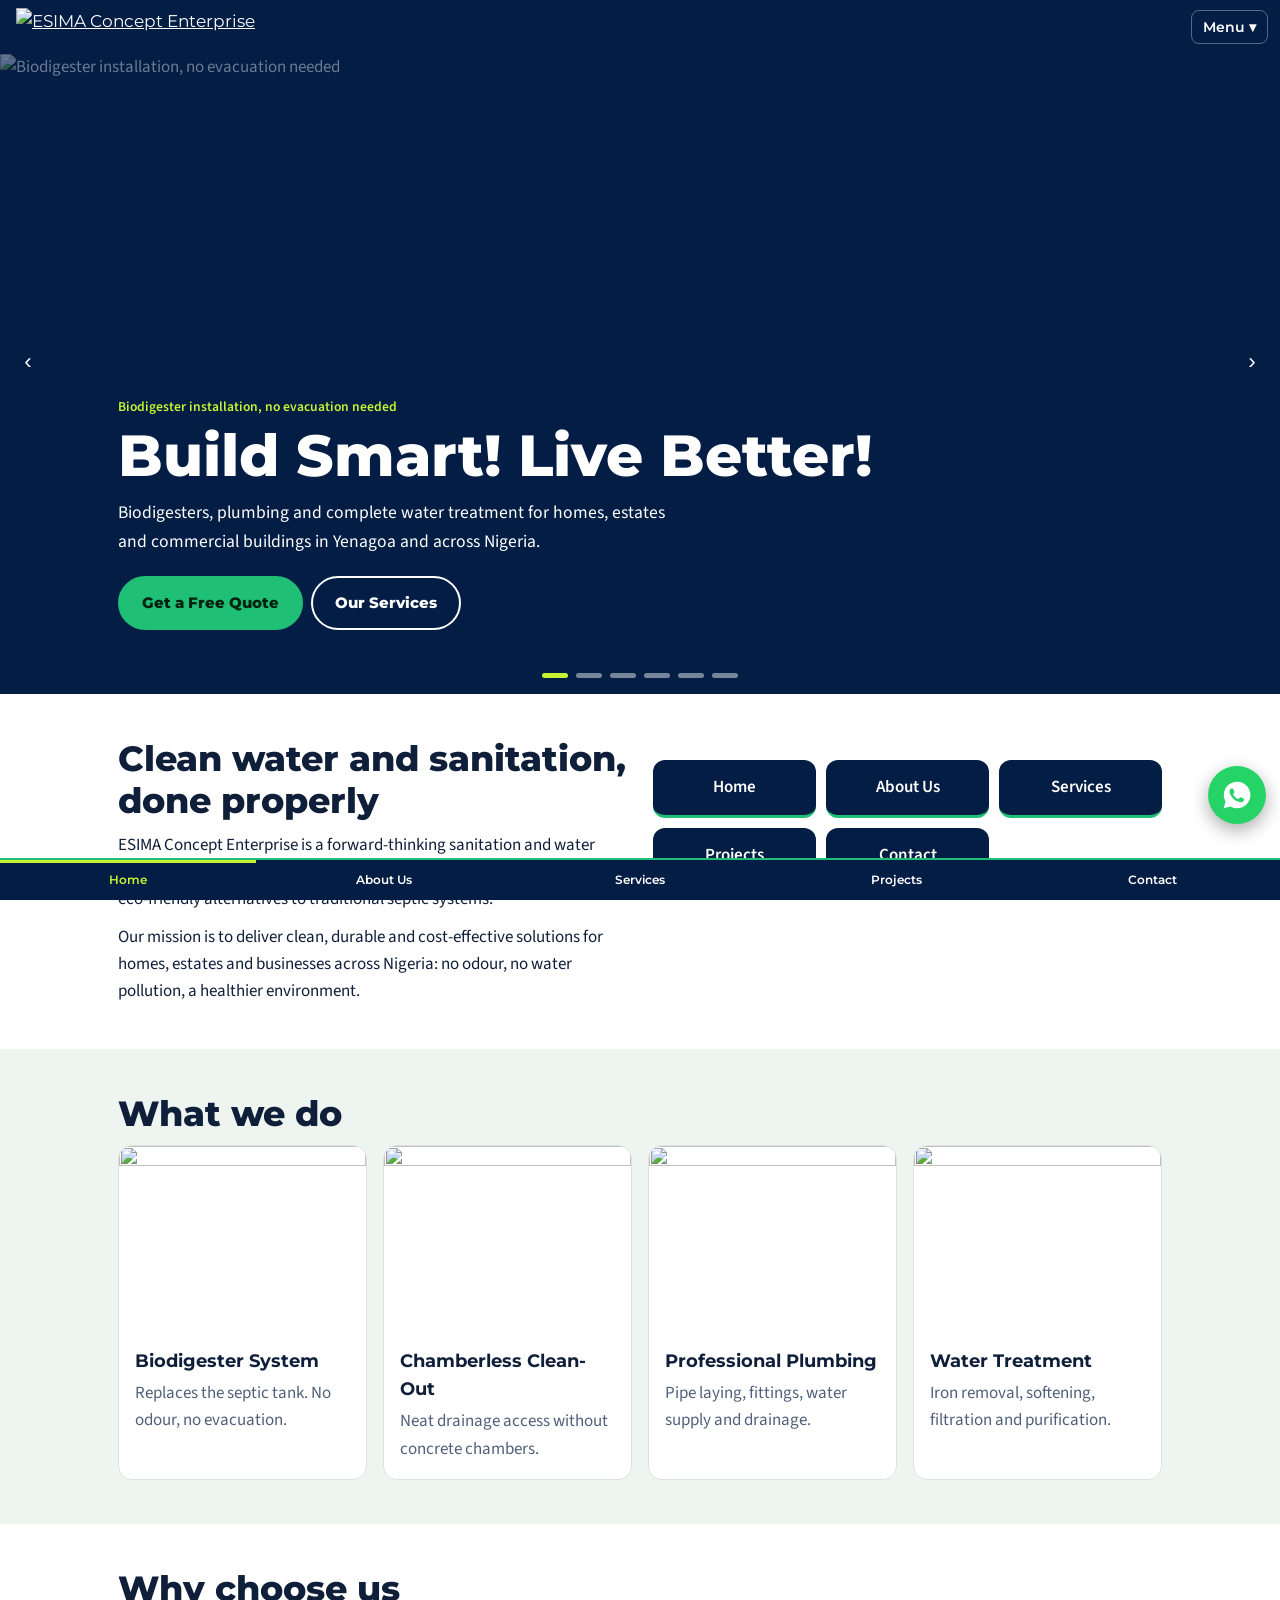
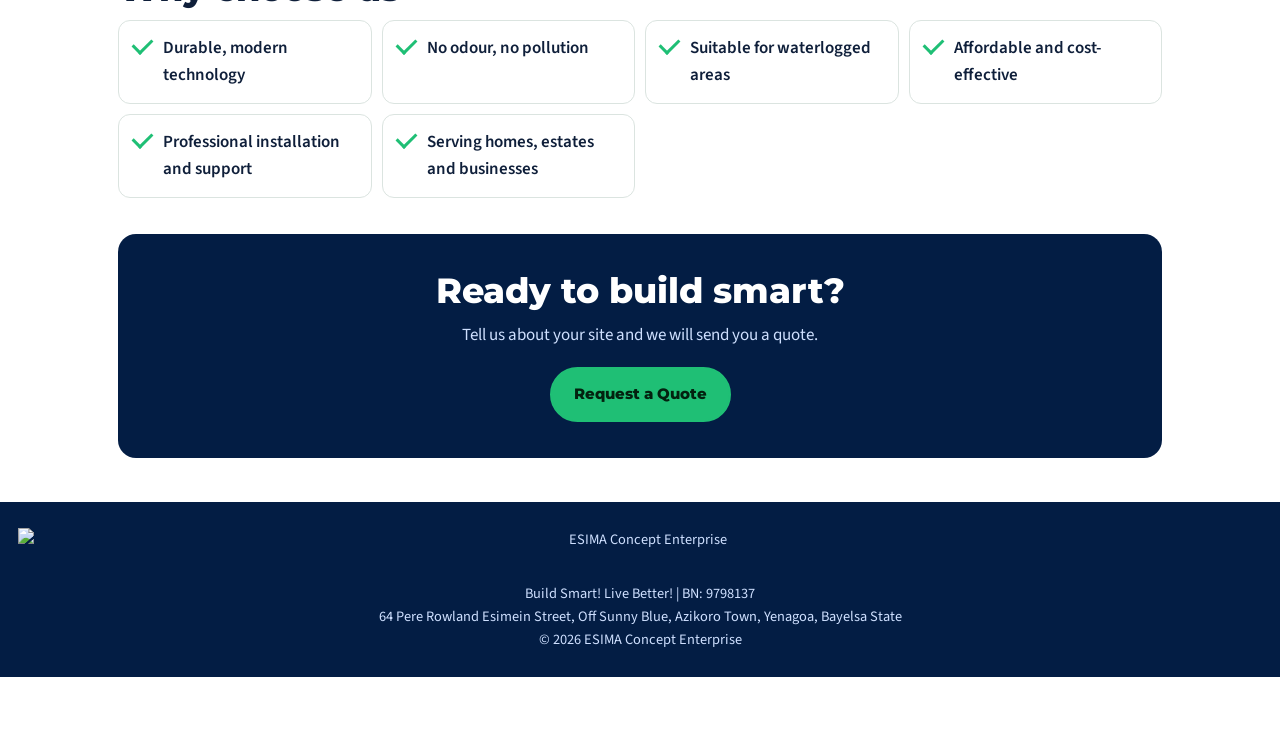
==== commit e36485be: "Add files via upload" ====
--- a/index.html
+++ b/index.html
@@ -1,205 +1,104 @@
-<!DOCTYPE html>
-<html lang="en">
-<head>
-  <meta charset="UTF-8">
-  <meta name="viewport" content="width=device-width, initial-scale=1.0">
-  <title>ESIMA CONCEPT ENTERPRISE | Biodigester Systems & Water Treatment | Yenagoa, Nigeria</title>
-  <meta name="description" content="ESIMA CONCEPT ENTERPRISE - Leading provider of biodigester systems, clean-out systems and water treatment solutions in Yenagoa, Bayelsa State, Nigeria. Build Smart! Live Better!">
-  <link rel="stylesheet" href="styles.css">
-  <link rel="icon" href="images/536094.png" type="image/png">
-</head>
-<body>
-  <!-- Header with bold logo & company identity -->
-  <header>
-    <div class="header-inner">
-      <a href="index.html" class="brand">
-        <img src="images/536094.png" alt="ESIMA CONCEPT ENTERPRISE Logo">
-        <div class="brand-text">
-          <span class="company-name">ESIMA CONCEPT ENTERPRISE</span>
-          <span class="tagline">Build Smart! Live Better!</span>
-          <span class="bn">BN: 9798137</span>
-        </div>
-      </a>
-      <button class="menu-toggle" id="menuToggle" aria-label="Toggle menu">☰</button>
-      <div class="header-right">
-        <div class="live-time" id="liveTime">Loading time...</div>
-        <nav>
-          <ul class="nav-menu" id="navMenu">
-            <li><a href="index.html" class="active">Home</a></li>
-            <li><a href="about.html">About Us</a></li>
-            <li><a href="services.html">Services</a></li>
-            <li><a href="projects.html">Our Projects</a></li>
-            <li><a href="contact.html">Contact</a></li>
-            <li><a href="admin.html" class="admin-link">Admin Login</a></li>
-          </ul>
-        </nav>
-      </div>
-    </div>
-  </header>
+<!DOCTYPE html><html lang="en"><head><meta charset="utf-8"><title>ESIMA Concept Enterprise | Build Smart! Live Better!</title>
+<meta name="viewport" content="width=device-width, initial-scale=1, viewport-fit=cover"><meta name="theme-color" content="#031d44">
+<meta name="description" content="Biodigester systems, chamberless clean-out, plumbing and complete water treatment in Yenagoa, Bayelsa.">
+<link rel="manifest" href="manifest.webmanifest"><link rel="icon" href="icons/icon-192.png"><link rel="apple-touch-icon" href="icons/icon-192.png"><meta name="mobile-web-app-capable" content="yes"><meta name="apple-mobile-web-app-capable" content="yes"><meta name="apple-mobile-web-app-title" content="ESIMA">
+<link href="https://fonts.googleapis.com/css2?family=Montserrat:wght@600;800&family=Source+Sans+3:wght@400;600&display=swap" rel="stylesheet">
+<style>
+:root{--navy:#031d44;--navy2:#0a2e63;--green:#1fbf75;--lime:#c6f432;--bg:#fff;--ink:#0f1f3a;--mut:#51607a;--soft:#eef5f1;--line:#dbe4e0;box-sizing:border-box;padding-top:env(safe-area-inset-top,0px);padding-bottom:env(safe-area-inset-bottom,0px)}
+@media(prefers-color-scheme:dark){:root:not([data-theme=light]){--bg:#06132b;--ink:#eaf1ff;--mut:#a6b4cc;--soft:#0b1f42;--line:#1a3159}}
+:root[data-theme=dark]{--bg:#06132b;--ink:#eaf1ff;--mut:#a6b4cc;--soft:#0b1f42;--line:#1a3159}
+*{box-sizing:border-box;margin:0}html{scroll-padding-top:env(safe-area-inset-top,0px)}
+body{background:var(--bg);color:var(--ink);font:17px/1.6 'Source Sans 3',system-ui,sans-serif;padding-bottom:64px}
+h1,h2,h3,.btn,.tabs a,.top a{font-family:Montserrat,system-ui,sans-serif}
+h1{font-size:clamp(2rem,6vw,3.6rem);line-height:1.1;font-weight:800}h2{font-size:clamp(1.5rem,4vw,2.2rem);line-height:1.2;font-weight:800;margin-bottom:.6rem}h3{font-size:1.1rem;margin-bottom:.3rem}
+img{max-width:100%;display:block}a{color:inherit}
+.top{position:sticky;top:env(safe-area-inset-top,0px);z-index:20;background:var(--navy);color:#fff;display:flex;align-items:center;gap:8px;padding:8px 12px}
+.top img{height:38px}.top button{background:none;border:1px solid #ffffff55;color:#fff;border-radius:8px;padding:7px 11px;font:600 .9rem Montserrat,sans-serif;cursor:pointer}
+#back{display:none}#menuBtn{margin-left:auto}.brand{margin-right:auto}#back+.brand{margin-left:4px}
+#menu{display:none;position:absolute;top:100%;right:8px;left:8px;max-width:320px;margin-left:auto;background:var(--navy2);border-radius:0 0 12px 12px;padding:8px;box-shadow:0 12px 30px #0006}
+#menu.open{display:block}#menu a{display:block;padding:12px;text-decoration:none;font-weight:600;border-bottom:1px solid #ffffff1f}#menu a.on{color:var(--lime)}#menu .btn{margin-top:8px;text-align:center;border:0}
+button:focus-visible,a:focus-visible,input:focus-visible,select:focus-visible,textarea:focus-visible{outline:3px solid var(--lime);outline-offset:2px}
+.page{display:none}.page.active{display:block}
+.wrap{max-width:1080px;margin:0 auto;padding:44px 18px}.soft{background:var(--soft)}
+.btn{display:inline-block;padding:13px 22px;border-radius:999px;font-weight:800;font-size:.95rem;text-decoration:none;background:var(--green);color:#03210f;border:2px solid var(--green);cursor:pointer}
+.btn.o{background:transparent;color:#fff;border-color:#fff}.btn.n{background:var(--navy);border-color:var(--navy);color:#fff}
+.slider{position:relative;height:min(82vh,640px);overflow:hidden;background:var(--navy);color:#fff;touch-action:pan-y}
+.sl{position:absolute;inset:0;opacity:0;transition:opacity 1s}.sl.on{opacity:1}.sl img{width:100%;height:100%;object-fit:cover}
+.slider:after{content:"";position:absolute;inset:0;background:linear-gradient(180deg,#031d4499 0%,#031d4455 40%,#031d44ee 100%)}
+.hero{position:absolute;z-index:2;left:0;right:0;bottom:0;padding:0 18px 56px;max-width:1080px;margin:auto}
+.hero p{max-width:560px;margin:12px 0 20px;font-size:1.1rem}.hero .btn{margin:0 8px 8px 0}
+.cap{font-size:.85rem;color:var(--lime);font-weight:600;margin-bottom:6px}
+.dots{position:absolute;z-index:3;bottom:16px;left:0;right:0;display:flex;justify-content:center;gap:8px}.dots button{width:26px;height:5px;border:0;border-radius:3px;background:#ffffff77;cursor:pointer}.dots .on{background:var(--lime)}
+.ar{position:absolute;z-index:3;top:45%;background:#031d4488;color:#fff;border:0;width:40px;height:40px;border-radius:50%;font-size:1.4rem;cursor:pointer}
+.grid{display:grid;gap:16px;grid-template-columns:repeat(auto-fit,minmax(230px,1fr))}
+.card{background:var(--bg);border:1px solid var(--line);border-radius:14px;overflow:hidden}.card .b{padding:16px}.card img{aspect-ratio:4/3;object-fit:cover;width:100%}
+.card p,.mut{color:var(--mut)}
+.qk{display:grid;grid-template-columns:repeat(auto-fit,minmax(130px,1fr));gap:10px;margin-top:22px}.qk a{background:var(--navy);color:#fff;text-decoration:none;padding:14px;border-radius:12px;font-weight:600;text-align:center;border-bottom:3px solid var(--green)}
+.why{list-style:none;padding:0;display:grid;gap:10px;grid-template-columns:repeat(auto-fit,minmax(240px,1fr))}.why li{padding:14px 14px 14px 44px;background:var(--bg);border-radius:12px;border:1px solid var(--line);position:relative;font-weight:600}
+.why li:before{content:"";position:absolute;left:14px;top:17px;width:16px;height:9px;border-left:3px solid var(--green);border-bottom:3px solid var(--green);transform:rotate(-45deg)}
+.cta{background:var(--navy);color:#fff;text-align:center;border-radius:18px;padding:36px 18px}.cta p{margin:8px 0 18px;color:#cfe0ff}
+.ph{background:var(--navy);color:#fff}.ph .wrap{padding:38px 18px}.ph p{color:#cfe0ff;max-width:620px}
+.split{display:grid;gap:26px;grid-template-columns:repeat(auto-fit,minmax(280px,1fr));align-items:center}.split img{border-radius:16px;width:100%;aspect-ratio:4/5;object-fit:cover}
+.svc{display:grid;gap:22px;grid-template-columns:repeat(auto-fit,minmax(280px,1fr));align-items:center;margin-bottom:34px}.svc img{border-radius:14px;aspect-ratio:4/3;object-fit:cover;width:100%}
+form{display:grid;gap:10px}input,select,textarea{width:100%;padding:12px;border:1px solid var(--line);border-radius:10px;font:inherit;background:var(--bg);color:var(--ink)}
+.ct a{color:var(--green);font-weight:600}.ct p{margin-bottom:10px}
+footer{background:var(--navy);color:#cfe0ff;text-align:center;padding:26px 18px;font-size:.9rem}footer img{height:44px;margin:0 auto 10px}
+.tabs{position:fixed;left:0;right:0;bottom:0;z-index:20;display:flex;background:var(--navy);padding-bottom:env(safe-area-inset-bottom,0px);border-top:2px solid var(--green)}
+.tabs a{flex:1;text-align:center;color:#fff;text-decoration:none;font-size:.72rem;font-weight:600;padding:11px 2px}.tabs a.on{color:var(--lime);box-shadow:inset 0 3px var(--lime)}
+.wa{position:fixed;right:14px;bottom:calc(76px + env(safe-area-inset-bottom,0px));z-index:25;width:58px;height:58px;border-radius:50%;background:#25d366;display:grid;place-items:center;box-shadow:0 6px 18px #0005}
+#toast{position:fixed;z-index:40;left:14px;right:14px;bottom:130px;background:var(--navy);color:#fff;padding:14px;border-radius:12px;display:none;border:1px solid var(--green)}
+@media(prefers-reduced-motion:reduce){.sl{transition:none}}
+</style></head><body>
+<header class="top"><button id="back" aria-label="Go back">&lsaquo; Back</button><a href="#home" class="brand"><img data-i="logo" alt="ESIMA Concept Enterprise"></a><button id="menuBtn" aria-expanded="false">Menu &#9662;</button>
+<nav id="menu"><a href="#home">Home</a><a href="#about">About Us</a><a href="#services">Services</a><a href="#projects">Projects</a><a href="#contact">Contact Us</a><a href="#contact" class="btn">Get a Quote</a><a href="#" id="inst" class="btn o" style="display:none;margin-top:8px;text-align:center">Install app</a></nav></header>
+<main>
+<section class="page" id="home"><div class="slider" id="sl"><div class="hero"><div class="cap" id="cap"></div><h1>Build Smart! Live Better!</h1><p>Biodigesters, plumbing and complete water treatment for homes, estates and commercial buildings in Yenagoa and across Nigeria.</p><a class="btn" href="#contact">Get a Free Quote</a><a class="btn o" href="#services">Our Services</a></div><button class="ar" style="left:8px" id="pv" aria-label="Previous">&lsaquo;</button><button class="ar" style="right:8px" id="nx" aria-label="Next">&rsaquo;</button><div class="dots" id="dots"></div></div>
+<div class="wrap"><div class="split" style="align-items:start"><div><h2>Clean water and sanitation, done properly</h2><p>ESIMA Concept Enterprise is a forward-thinking sanitation and water solutions company based in Yenagoa, Bayelsa State. We provide modern, eco-friendly alternatives to traditional septic systems.</p><p style="margin-top:10px">Our mission is to deliver clean, durable and cost-effective solutions for homes, estates and businesses across Nigeria: no odour, no water pollution, a healthier environment.</p></div><div class="qk"><a href="#home">Home</a><a href="#about">About Us</a><a href="#services">Services</a><a href="#projects">Projects</a><a href="#contact">Contact</a></div></div></div>
+<div class="soft"><div class="wrap"><h2>What we do</h2><div class="grid"><div class="card"><img data-i="i5" alt=""><div class="b"><h3>Biodigester System</h3><p>Replaces the septic tank. No odour, no evacuation.</p></div></div><div class="card"><img data-i="i2" alt=""><div class="b"><h3>Chamberless Clean-Out</h3><p>Neat drainage access without concrete chambers.</p></div></div><div class="card"><img data-i="i7" alt=""><div class="b"><h3>Professional Plumbing</h3><p>Pipe laying, fittings, water supply and drainage.</p></div></div><div class="card"><img data-i="i3" alt=""><div class="b"><h3>Water Treatment</h3><p>Iron removal, softening, filtration and purification.</p></div></div></div></div></div>
+<div class="wrap"><h2>Why choose us</h2><ul class="why"><li>Durable, modern technology</li><li>No odour, no pollution</li><li>Suitable for waterlogged areas</li><li>Affordable and cost-effective</li><li>Professional installation and support</li><li>Serving homes, estates and businesses</li></ul><div class="cta" style="margin-top:36px"><h2>Ready to build smart?</h2><p>Tell us about your site and we will send you a quote.</p><a class="btn" href="#contact">Request a Quote</a></div></div></section>
 
-  <main>
-    <section class="hero">
-      <div class="hero-content">
-        <h1>Build Smart! Live Better!</h1>
-        <p class="tagline">Nigeria’s trusted partner for modern biodigester systems, clean-out solutions and advanced water treatment. Sustainable sanitation for homes, estates and institutions.</p>
-        <div class="hero-buttons">
-          <a href="services.html" class="btn btn-primary">Our Biodigester Systems</a>
-          <a href="contact.html" class="btn btn-outline">Get a Free Quote</a>
-        </div>
-      </div>
-    </section>
+<section class="page" id="about"><div class="ph"><div class="wrap"><h1>About Us</h1><p>Sanitation and water solutions from Yenagoa, Bayelsa State. BN: 9798137</p></div></div><div class="wrap"><div class="split"><img data-i="i1" alt="ESIMA technician installing a water filter"><div><h2>Waste management and water should be clean, safe and sustainable</h2><p>We specialize in the design and installation of Biodigester Systems, Chamberless Clean-Out Systems, Professional Plumbing and Complete Water Treatment Systems.</p><p style="margin-top:10px">Unlike conventional septic tanks, our systems are non-polluting, odourless, need no evacuation and are built to last. Whether it is a single bungalow, a duplex, an estate or a commercial facility, we deliver solutions tailored to your site and soil condition.</p><p style="margin-top:10px">We are committed to quality workmanship, affordable pricing and excellent after-service support.</p></div></div></div>
+<div class="soft"><div class="wrap"><h2>Why clients trust us</h2><ul class="why"><li>Durable, modern technology</li><li>No odour, no pollution</li><li>Suitable for waterlogged areas</li><li>Affordable and cost-effective</li><li>Professional installation and support</li><li>Homes, estates and businesses</li></ul></div></div></section>
 
-    <section>
-      <div class="container">
-        <div class="section-title">
-          <h2>What We Do</h2>
-          <p>Specialist solutions for clean, safe and sustainable living environments across Nigeria and Africa.</p>
-        </div>
-        <div class="cards-grid">
-          <div class="card">
-            <img src="images/396953.jpg" alt="Biodigester installation">
-            <div class="card-body">
-              <h3>Biodigester Systems</h3>
-              <p>Our flagship solution. Modern, odour-free, never-fills-up sewage treatment that converts waste into safe water and biogas. Ideal for homes, hotels, schools and estates.</p>
-              <a href="services.html#biodigester" class="btn btn-accent" style="margin-top:12px;padding:8px 18px;font-size:0.9rem;">Learn More</a>
-            </div>
-          </div>
-          <div class="card">
-            <img src="images/148058.jpg" alt="Clean-out system">
-            <div class="card-body">
-              <h3>Clean-Out Systems</h3>
-              <p>Professional inspection, evacuation and rehabilitation of existing septic tanks, soakaways and drainage systems. Safe, fast and environmentally responsible.</p>
-              <a href="services.html#cleanout" class="btn btn-accent" style="margin-top:12px;padding:8px 18px;font-size:0.9rem;">Learn More</a>
-            </div>
-          </div>
-          <div class="card">
-            <img src="images/173884.jpg" alt="Water treatment">
-            <div class="card-body">
-              <h3>Water Treatment</h3>
-              <p>Complete water purification plants – filtration, softening, reverse osmosis and chemical dosing for residential, commercial and industrial clients.</p>
-              <a href="services.html#water" class="btn btn-accent" style="margin-top:12px;padding:8px 18px;font-size:0.9rem;">Learn More</a>
-            </div>
-          </div>
-        </div>
-      </div>
-    </section>
+<section class="page" id="services"><div class="ph"><div class="wrap"><h1>Our Services</h1><p>Four connected services for a clean, safe and lasting property.</p></div></div><div class="wrap">
+<div class="svc"><img data-i="i5" alt=""><div><h2>Biodigester System</h2><p>A modern sewage treatment system that replaces septic tanks. No odour, no evacuation, eco-friendly, saves space and lasts longer. Ideal for all soil types, including waterlogged areas in Delta, Bayelsa, Rivers and all parts of Nigeria.</p></div></div>
+<div class="svc"><img data-i="i2" alt=""><div><h2>Chamberless Clean-Out System</h2><p>Advanced drainage inspection and maintenance without concrete chambers. It prevents blockages, is easier to maintain and gives a neat finish.</p></div></div>
+<div class="svc"><img data-i="i7" alt=""><div><h2>Professional Plumbing Services</h2><p>Complete plumbing for new buildings and maintenance for existing properties. Pipe laying, sanitary fittings, water supply and drainage, neatly and durably installed.</p></div></div>
+<div class="svc"><img data-i="i4" alt=""><div><h2>Complete Water Treatment System</h2><p>We treat borehole water to make it clean, odour-free and safe for domestic and industrial use: iron removal, purification, softening and filtration. We also set up factories for sachet and bottle water.</p></div></div>
+<div class="cta"><h2>Need one of these services?</h2><p>Get a quote or chat with us on WhatsApp.</p><a class="btn" href="#contact">Get a Quote</a></div></div></section>
 
-    <section class="bg-blue">
-      <div class="container">
-        <div class="feature-highlight">
-          <div>
-            <img src="images/396779.jpg" alt="Completed biodigester system">
-          </div>
-          <div class="feature-text">
-            <h2>Why Choose Our Biodigester?</h2>
-            <p>Unlike traditional septic tanks that fill up, smell and require frequent expensive emptying, ESIMA biodigesters use natural anaerobic bacteria to break down waste completely.</p>
-            <ul class="feature-list">
-              <li>Never fills up – no more exhausting</li>
-              <li>Completely odour-free operation</li>
-              <li>Produces safe, reusable water</li>
-              <li>Minimal space required</li>
-              <li>Long lifespan with low maintenance</li>
-              <li>Environmentally friendly &amp; code-compliant</li>
-            </ul>
-            <a href="services.html#biodigester" class="btn btn-accent">Discover How It Works</a>
-          </div>
-        </div>
-      </div>
-    </section>
+<section class="page" id="projects"><div class="ph"><div class="wrap"><h1>Gallery &amp; Projects</h1><p>Recent installations by the ESIMA team.</p></div></div><div class="wrap"><div class="grid">
+<div class="card"><img data-i="i3" alt=""><div class="b"><h3>Twin-tank water filtration</h3><p>Borehole water treatment with booster pump.</p></div></div>
+<div class="card"><img data-i="i4" alt=""><div class="b"><h3>Treatment vessels</h3><p>Large filtration units with valves and gauges.</p></div></div>
+<div class="card"><img data-i="i2" alt=""><div class="b"><h3>Drainage pipe network</h3><p>Sewer and drainage lines laid to a building.</p></div></div>
+<div class="card"><img data-i="i5" alt=""><div class="b"><h3>Biodigester chamber media</h3><p>Filter media placed in a treatment chamber.</p></div></div>
+<div class="card"><img data-i="i1" alt=""><div class="b"><h3>Water filter installation</h3><p>Cartridge and sediment filters on a tank line.</p></div></div>
+<div class="card"><img data-i="i7" alt=""><div class="b"><h3>Commercial building plumbing</h3><p>Pipe works on a multi-storey site.</p></div></div></div></div></section>
 
-    <section>
-      <div class="container">
-        <div class="section-title">
-          <h2>Recent Projects</h2>
-          <p>See some of our completed biodigester and water treatment installations across Bayelsa and beyond.</p>
-        </div>
-        <div class="slider-container">
-          <div class="slider" id="homeSlider">
-            <div class="slide">
-              <img src="images/396948.jpg" alt="Biodigester at construction site">
-              <div class="slide-caption">Biodigester installation under scaffolding – modern building project</div>
-            </div>
-            <div class="slide">
-              <img src="images/396773.jpg" alt="Concrete biodigester tank">
-              <div class="slide-caption">Completed concrete biodigester with access cover and inspection chamber</div>
-            </div>
-            <div class="slide">
-              <img src="images/396951.jpg" alt="Biodigester in residential setting">
-              <div class="slide-caption">Residential biodigester system installed in tight space between buildings</div>
-            </div>
-            <div class="slide">
-              <img src="images/396149.jpg" alt="Site overview with drainage">
-              <div class="slide-caption">Full site drainage and biodigester works along building perimeter</div>
-            </div>
-            <div class="slide">
-              <img src="images/151282.jpg" alt="Water treatment plant">
-              <div class="slide-caption">Commercial water treatment filtration system with pressure vessels</div>
-            </div>
-            <div class="slide">
-              <img src="images/393793.jpg" alt="Technician working on biodigester">
-              <div class="slide-caption">ESIMA technician installing bio-media inside a biodigester chamber</div>
-            </div>
-          </div>
-          <button class="slider-btn prev" id="prevBtn" aria-label="Previous">‹</button>
-          <button class="slider-btn next" id="nextBtn" aria-label="Next">›</button>
-        </div>
-        <div class="slider-dots" id="sliderDots"></div>
-        <div class="text-center mt-20">
-          <a href="projects.html" class="btn btn-accent">View All Projects</a>
-        </div>
-      </div>
-    </section>
-
-    <section class="bg-light">
-      <div class="container text-center">
-        <h2 style="color:var(--primary);margin-bottom:12px;">Ready to Upgrade Your Sanitation System?</h2>
-        <p class="lead" style="max-width:600px;margin:0 auto 24px;">Contact ESIMA CONCEPT ENTERPRISE today for a free site assessment and quotation. We serve Yenagoa, Bayelsa State and clients across Nigeria.</p>
-        <a href="contact.html" class="btn btn-accent">Contact Us Now</a>
-      </div>
-    </section>
-  </main>
-
-  <footer>
-    <div class="container">
-      <div class="footer-grid">
-        <div class="footer-brand">
-          <img src="images/536094.png" alt="ESIMA Logo">
-          <p>ESIMA CONCEPT ENTERPRISE<br>BN: 9798137<br>Build Smart! Live Better!</p>
-          <p style="margin-top:10px;">64 Pere Esimein Street Off Sunny Blue,<br>Azikoro Town, Yenagoa, Bayelsa State, Nigeria</p>
-        </div>
-        <div class="footer-col">
-          <h4>Quick Links</h4>
-          <ul>
-            <li><a href="index.html">Home</a></li>
-            <li><a href="about.html">About Us</a></li>
-            <li><a href="services.html">Services</a></li>
-            <li><a href="projects.html">Projects</a></li>
-            <li><a href="contact.html">Contact</a></li>
-          </ul>
-        </div>
-        <div class="footer-col">
-          <h4>Services</h4>
-          <ul>
-            <li><a href="services.html#biodigester">Biodigester Systems</a></li>
-            <li><a href="services.html#cleanout">Clean-Out Systems</a></li>
-            <li><a href="services.html#water">Water Treatment</a></li>
-          </ul>
-        </div>
-        <div class="footer-col">
-          <h4>Contact</h4>
-          <ul>
-            <li><a href="tel:+2348073505153">08073505153</a></li>
-            <li><a href="tel:+2347068369004">07068369004</a></li>
-            <li><a href="mailto:esimaconceptenterptise@gmail.com">esimaconceptenterptise@gmail.com</a></li>
-          </ul>
-        </div>
-      </div>
-      <div class="footer-bottom">
-        &copy; <span id="year"></span> ESIMA CONCEPT ENTERPRISE. All rights reserved. | BN: 9798137
-      </div>
-    </div>
-  </footer>
-
-  <script src="script.js"></script>
-</body>
-</html>
+<section class="page" id="contact"><div class="ph"><div class="wrap"><h1>Contact Us</h1><p>Call, chat or request a quote. We reply fast.</p></div></div><div class="wrap"><div class="split" style="align-items:start"><div class="ct"><h2>ESIMA Concept Enterprise</h2><p class="mut">BN: 9798137</p><p>64 Pere Rowland Esimein Street, Off Sunny Blue, Azikoro Town, Yenagoa, Bayelsa State.</p><p>Call / WhatsApp:<br><a href="tel:08073505153">08073505153</a><br><a href="tel:07068369004">07068369004</a></p><p>Email:<br><a href="mailto:esimaconceptenterptise@gmail.com">esimaconceptenterptise@gmail.com</a></p><a class="btn n" target="_blank" rel="noopener" href="https://www.google.com/maps/search/?api=1&query=Azikoro+Town+Yenagoa+Bayelsa">Open in Maps</a></div>
+<div class="card"><div class="b"><h2>Request a quote</h2><form id="qf"><input id="qn" placeholder="Your name" required><input id="qp" placeholder="Phone number" inputmode="tel" required><select id="qs"><option>Biodigester System</option><option>Chamberless Clean-Out System</option><option>Plumbing Services</option><option>Water Treatment System</option></select><textarea id="qm" rows="3" placeholder="Location and type of building"></textarea><button class="btn" type="submit">Send quote request on WhatsApp</button></form></div></div></div></div></section>
+</main>
+<footer><img data-i="logo" alt="ESIMA Concept Enterprise"><div>Build Smart! Live Better! | BN: 9798137</div><div>64 Pere Rowland Esimein Street, Off Sunny Blue, Azikoro Town, Yenagoa, Bayelsa State</div><div>&copy; 2026 ESIMA Concept Enterprise</div></footer>
+<nav class="tabs"><a href="#home">Home</a><a href="#about">About Us</a><a href="#services">Services</a><a href="#projects">Projects</a><a href="#contact">Contact</a></nav>
+<a class="wa" target="_blank" rel="noopener" aria-label="Chat on WhatsApp" href="https://wa.me/2348073505153?text=Hello%20ESIMA%20Concept%20Enterprise%2C%20I%20need%20a%20quote."><svg width="32" height="32" viewBox="0 0 24 24" fill="#fff"><path d="M12 2a10 10 0 0 0-8.6 15L2 22l5.1-1.3A10 10 0 1 0 12 2zm5.3 14.2c-.2.6-1.3 1.2-1.8 1.2-.5.1-1 .2-3.3-.7-2.8-1.2-4.6-4-4.7-4.2-.1-.2-1.1-1.5-1.1-2.8s.7-2 1-2.3c.2-.3.5-.3.7-.3h.5c.2 0 .4 0 .6.5l.8 2c.1.2.1.4 0 .5l-.4.6-.4.4c-.1.2-.3.3-.1.6.2.3.7 1.2 1.5 1.9 1 .9 1.900 1.200 2.200 1.300.3.1.4.1.6-.1l.8-1c.2-.3.4-.2.6-.1l1.900.9c.3.1.5.2.5.3.1.2.1.8-.1 1.400z"/></svg></a>
+<div id="toast"></div>
+<script>
+const IMG={i1:'images/water-filter-install.jpg',i2:'images/drainage-pipes.jpg',i3:'images/twin-tank-filtration.jpg',i4:'images/treatment-vessels.jpg',i5:'images/biodigester-chamber.jpg',i7:'images/commercial-plumbing.jpg',logo:'images/logo.png'};
+document.querySelectorAll('[data-i]').forEach(e=>e.src=IMG[e.dataset.i]);
+const R=['home','about','services','projects','contact'],$=s=>document.querySelector(s),menu=$('#menu');
+function route(){let h=location.hash.slice(1);if(!R.includes(h))h='home';document.querySelectorAll('.page').forEach(p=>p.classList.toggle('active',p.id===h));document.querySelectorAll('#menu a,.tabs a').forEach(a=>a.classList.toggle('on',a.getAttribute('href')==='#'+h&&!a.classList.contains('btn')));$('#back').style.display=h==='home'?'none':'block';menu.classList.remove('open');$('#menuBtn').setAttribute('aria-expanded','false');scrollTo(0,0)}
+addEventListener('hashchange',route);route();
+$('#back').onclick=()=>history.length>1?history.back():location.hash='home';
+$('#menuBtn').onclick=()=>{const o=menu.classList.toggle('open');$('#menuBtn').setAttribute('aria-expanded',o)};
+const S=[['i5','Biodigester installation, no evacuation needed'],['i3','Complete water treatment systems'],['i2','Professional plumbing and drainage'],['i4','Iron removal and filtration plants'],['i7','Commercial building pipe works'],['i1','Filter installation and servicing']];let ix=0,tm;
+const sl=$('#sl'),dots=$('#dots');S.forEach((s,i)=>{const d=document.createElement('div');d.className='sl';d.innerHTML='<img alt="'+s[1]+'" src="'+IMG[s[0]]+'">';sl.insertBefore(d,sl.firstChild);const b=document.createElement('button');b.setAttribute('aria-label','Slide '+(i+1));b.onclick=()=>go(i);dots.appendChild(b)});
+const sls=[...sl.querySelectorAll('.sl')].reverse(),db=[...dots.children];
+function go(n){ix=(n+S.length)%S.length;sls.forEach((s,i)=>s.classList.toggle('on',i===ix));db.forEach((s,i)=>s.classList.toggle('on',i===ix));$('#cap').textContent=S[ix][1];clearInterval(tm);if(!matchMedia('(prefers-reduced-motion:reduce)').matches)tm=setInterval(()=>go(ix+1),4500)}
+$('#pv').onclick=()=>go(ix-1);$('#nx').onclick=()=>go(ix+1);let x0;sl.addEventListener('touchstart',e=>x0=e.touches[0].clientX,{passive:true});sl.addEventListener('touchend',e=>{const d=e.changedTouches[0].clientX-x0;if(Math.abs(d)>40)go(ix+(d<0?1:-1))});go(0);
+$('#qf').onsubmit=e=>{e.preventDefault();const t='Hello ESIMA Concept Enterprise, I need a quote.\nName: '+$('#qn').value+'\nPhone: '+$('#qp').value+'\nService: '+$('#qs').value+'\nDetails: '+$('#qm').value;open('https://wa.me/2348073505153?text='+encodeURIComponent(t),'_blank')};
+if('serviceWorker' in navigator)addEventListener('load',()=>navigator.serviceWorker.register('sw.js').catch(()=>{}));
+let dp;const inst=$('#inst'),ios=/iphone|ipad|ipod/i.test(navigator.userAgent),tt=$('#toast');
+if(!matchMedia('(display-mode:standalone)').matches)inst.style.display='block';
+addEventListener('beforeinstallprompt',e=>{e.preventDefault();dp=e});
+inst.onclick=e=>{e.preventDefault();menu.classList.remove('open');if(dp){dp.prompt();dp=null}else{tt.textContent=ios?'To install: tap the Share button, then "Add to Home Screen".':'To install: open your browser menu and tap "Install app" or "Add to Home screen".';tt.style.display='block';setTimeout(()=>tt.style.display='none',6000)}};
+</script></body></html>
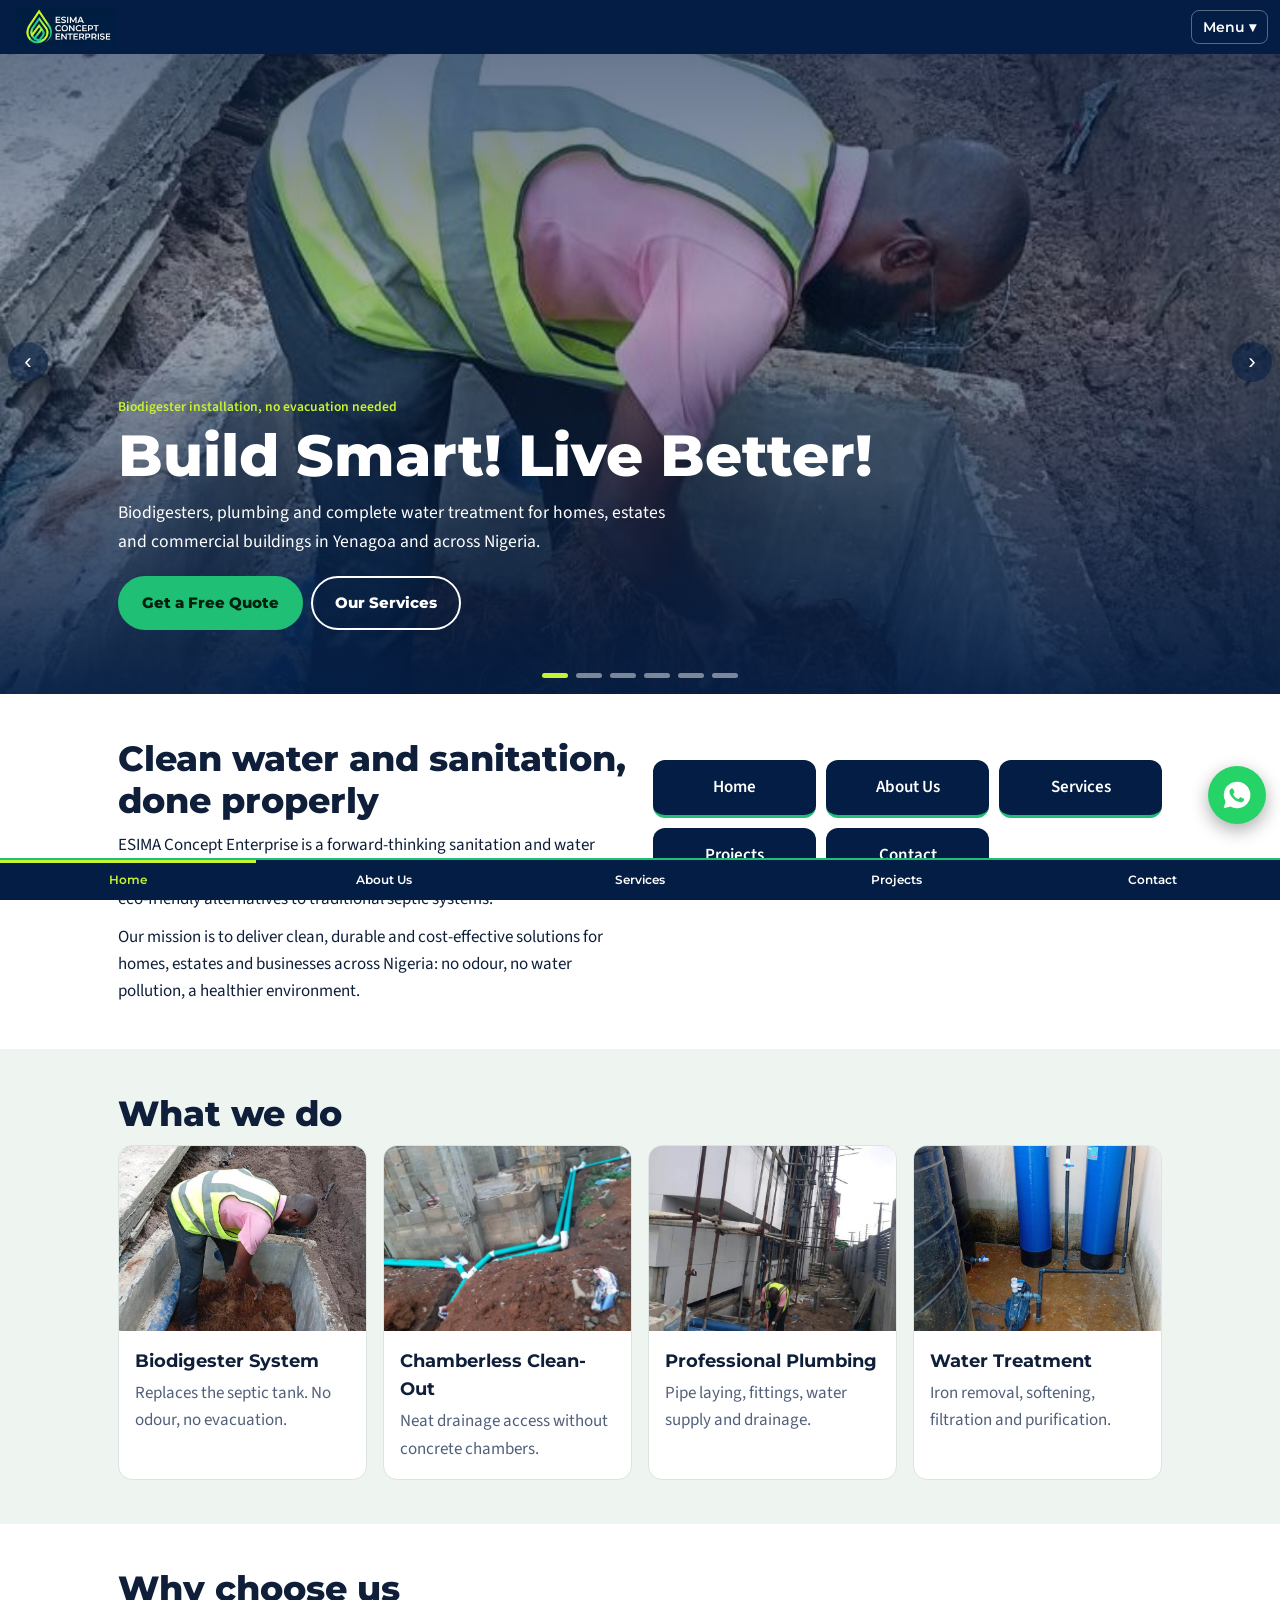
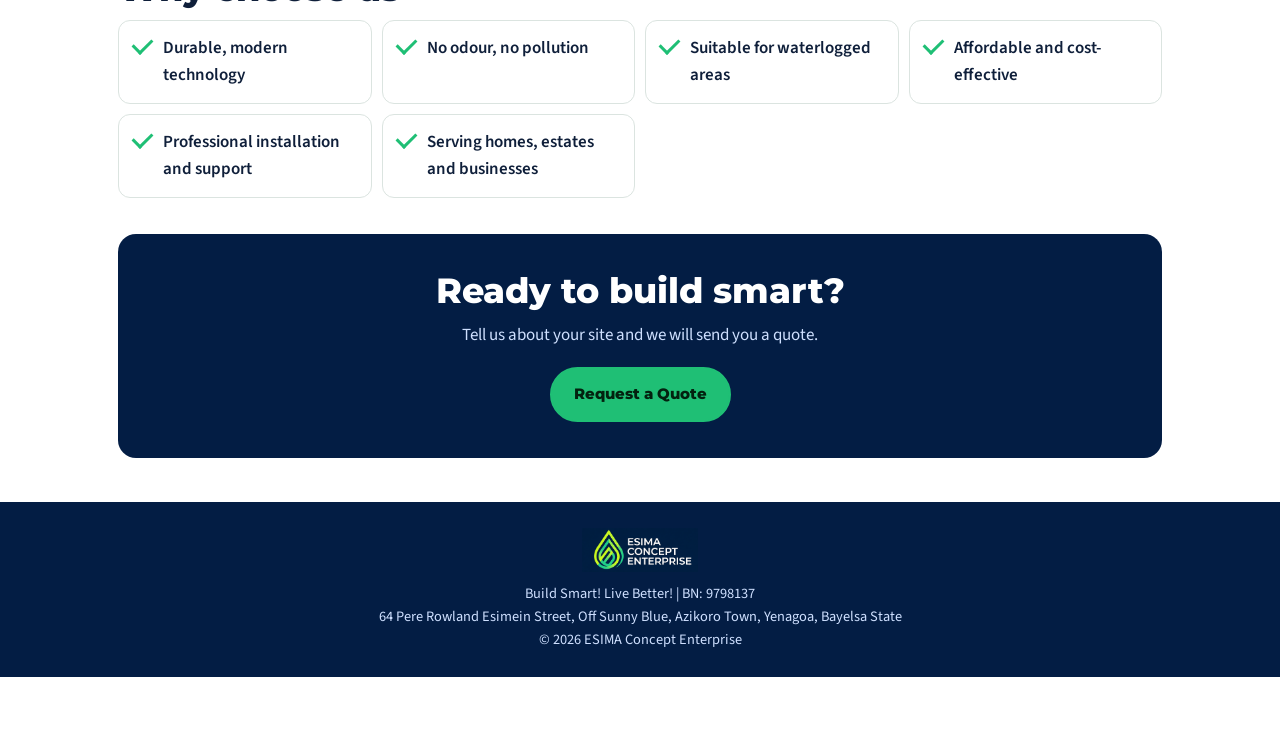
==== commit 2f81dc99: "Rename inde.html to index.html" ====
--- a/index.html
+++ b/index.html
@@ -1,7 +1,7 @@
 <!DOCTYPE html><html lang="en"><head><meta charset="utf-8"><title>ESIMA Concept Enterprise | Build Smart! Live Better!</title>
 <meta name="viewport" content="width=device-width, initial-scale=1, viewport-fit=cover"><meta name="theme-color" content="#031d44">
 <meta name="description" content="Biodigester systems, chamberless clean-out, plumbing and complete water treatment in Yenagoa, Bayelsa.">
-<link rel="manifest" href="manifest.webmanifest"><link rel="icon" href="icons/icon-192.png"><link rel="apple-touch-icon" href="icons/icon-192.png"><meta name="mobile-web-app-capable" content="yes"><meta name="apple-mobile-web-app-capable" content="yes"><meta name="apple-mobile-web-app-title" content="ESIMA">
+<link rel="icon" href="[data-uri]"><meta name="mobile-web-app-capable" content="yes"><meta name="apple-mobile-web-app-capable" content="yes"><meta name="apple-mobile-web-app-title" content="ESIMA">
 <link href="https://fonts.googleapis.com/css2?family=Montserrat:wght@600;800&family=Source+Sans+3:wght@400;600&display=swap" rel="stylesheet">
 <style>
 :root{--navy:#031d44;--navy2:#0a2e63;--green:#1fbf75;--lime:#c6f432;--bg:#fff;--ink:#0f1f3a;--mut:#51607a;--soft:#eef5f1;--line:#dbe4e0;box-sizing:border-box;padding-top:env(safe-area-inset-top,0px);padding-bottom:env(safe-area-inset-bottom,0px)}
@@ -83,7 +83,7 @@
 <a class="wa" target="_blank" rel="noopener" aria-label="Chat on WhatsApp" href="https://wa.me/2348073505153?text=Hello%20ESIMA%20Concept%20Enterprise%2C%20I%20need%20a%20quote."><svg width="32" height="32" viewBox="0 0 24 24" fill="#fff"><path d="M12 2a10 10 0 0 0-8.6 15L2 22l5.1-1.3A10 10 0 1 0 12 2zm5.3 14.2c-.2.6-1.3 1.2-1.8 1.2-.5.1-1 .2-3.3-.7-2.8-1.2-4.6-4-4.7-4.2-.1-.2-1.1-1.5-1.1-2.8s.7-2 1-2.3c.2-.3.5-.3.7-.3h.5c.2 0 .4 0 .6.5l.8 2c.1.2.1.4 0 .5l-.4.6-.4.4c-.1.2-.3.3-.1.6.2.3.7 1.2 1.5 1.9 1 .9 1.900 1.200 2.200 1.300.3.1.4.1.6-.1l.8-1c.2-.3.4-.2.6-.1l1.900.9c.3.1.5.2.5.3.1.2.1.8-.1 1.400z"/></svg></a>
 <div id="toast"></div>
 <script>
-const IMG={i1:'images/water-filter-install.jpg',i2:'images/drainage-pipes.jpg',i3:'images/twin-tank-filtration.jpg',i4:'images/treatment-vessels.jpg',i5:'images/biodigester-chamber.jpg',i7:'images/commercial-plumbing.jpg',logo:'images/logo.png'};
+const IMG={"i1": "[data-uri]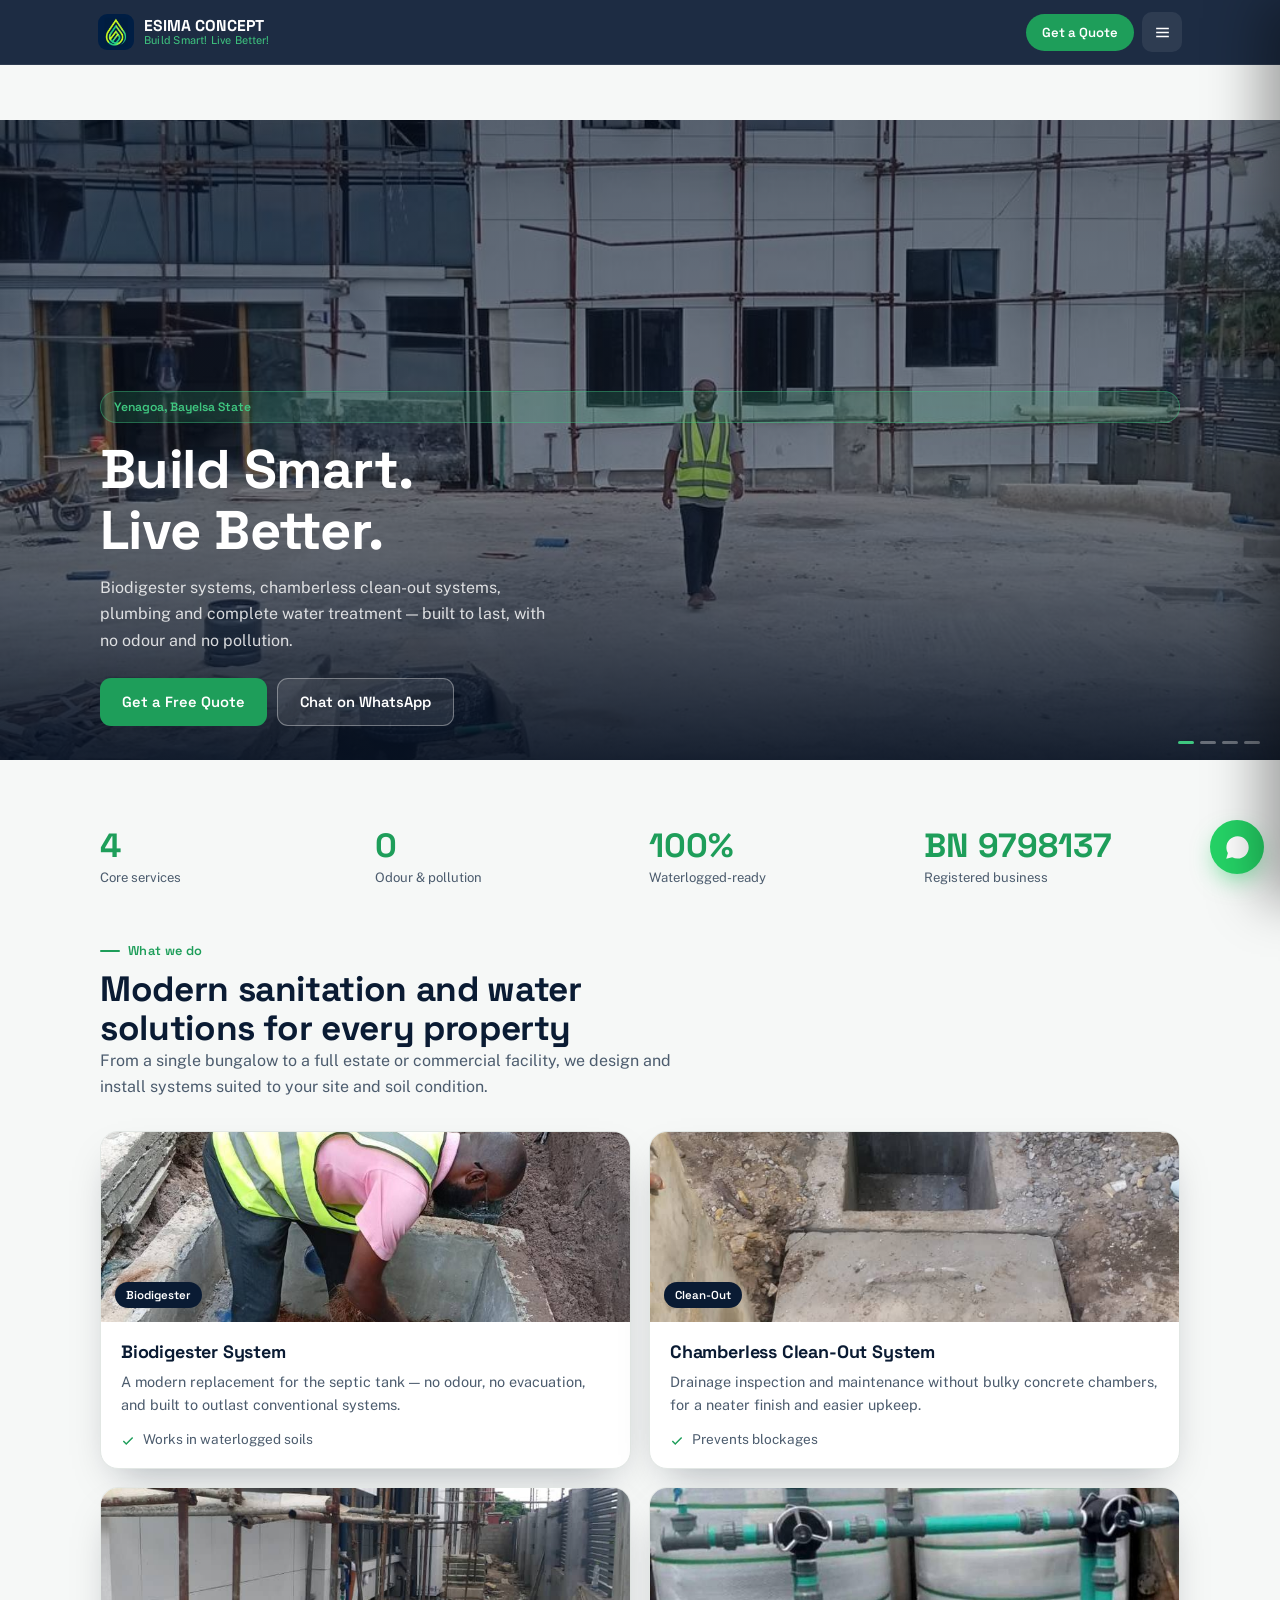
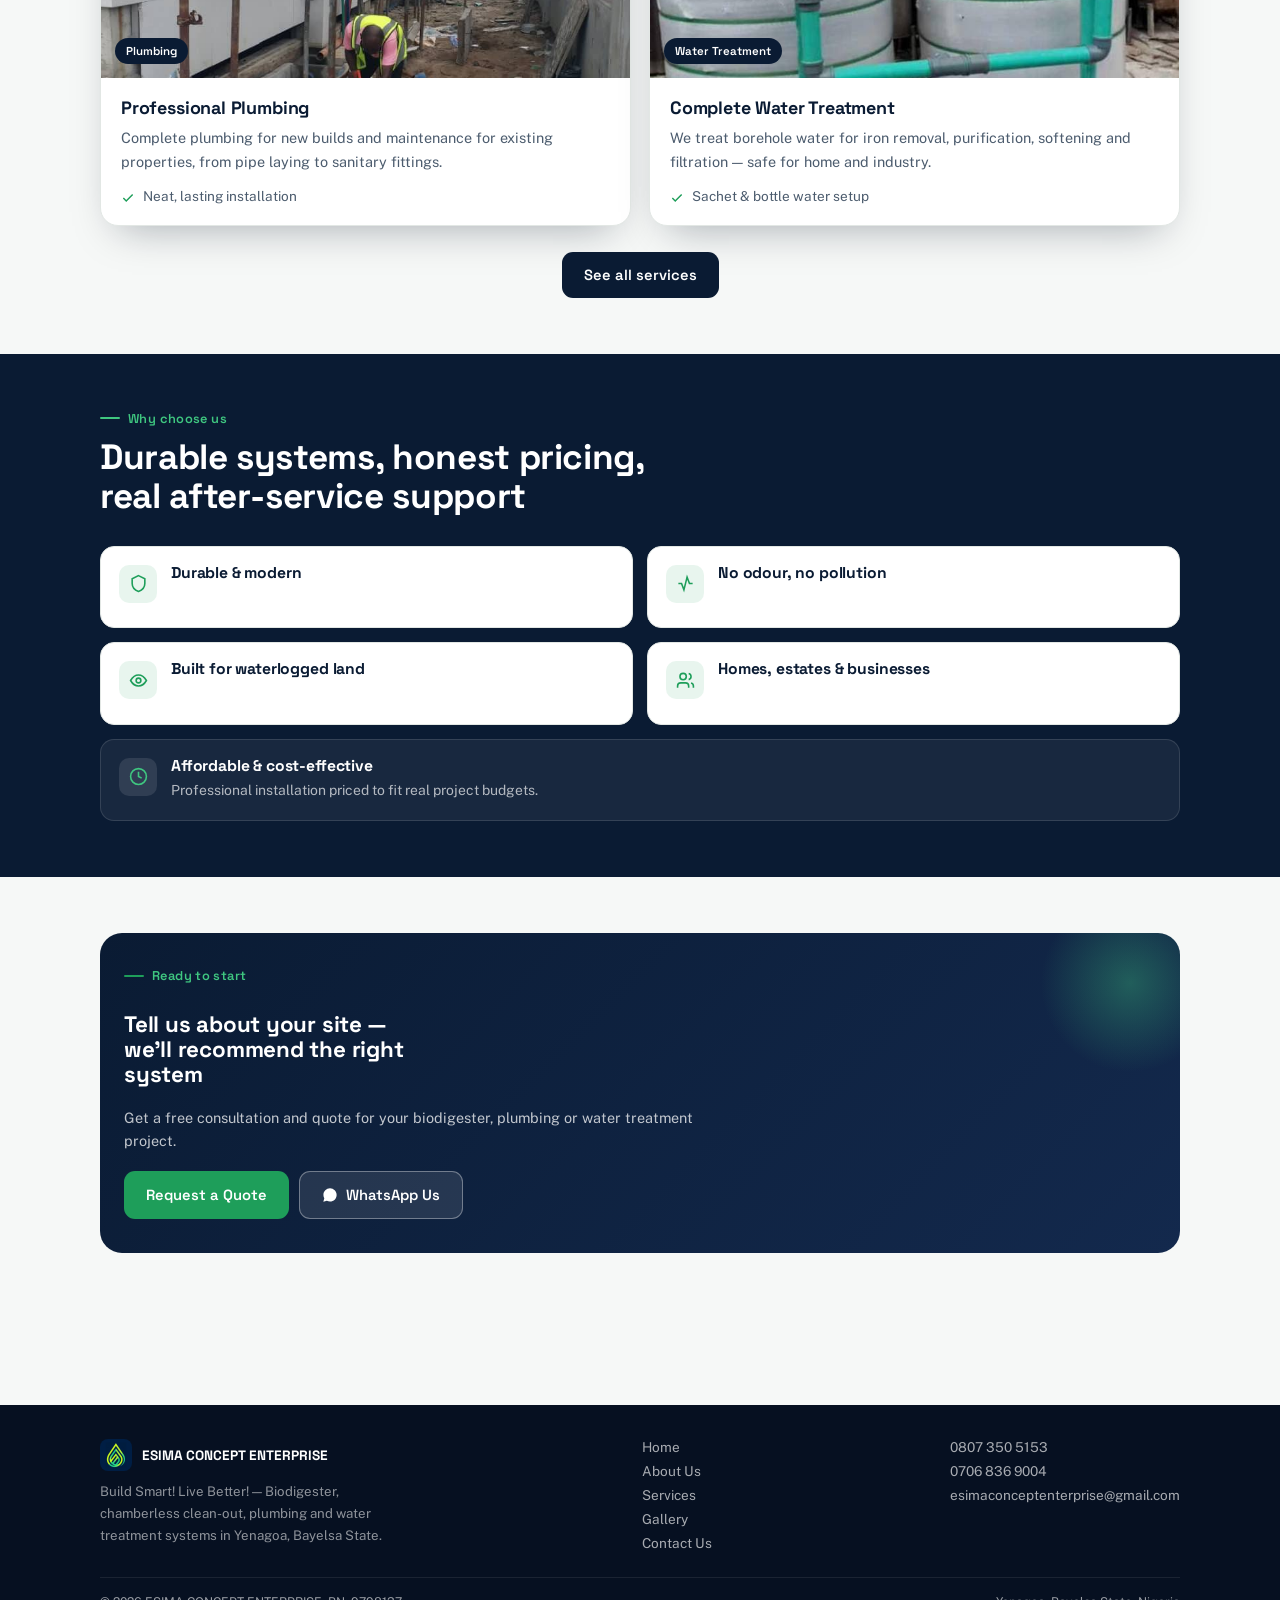
==== commit 73e92212: "Add files via upload" ====
--- a/index.html
+++ b/index.html
@@ -1,107 +1,919 @@
-<!DOCTYPE html><html lang="en"><head><meta charset="utf-8"><title>ESIMA Concept Enterprise | Build Smart! Live Better!</title>
-<meta name="viewport" content="width=device-width, initial-scale=1, viewport-fit=cover"><meta name="theme-color" content="#031d44">
-<meta name="description" content="Biodigester systems, chamberless clean-out, plumbing and complete water treatment in Yenagoa, Bayelsa.">
-<link rel="icon" href="[data-uri]"><meta name="mobile-web-app-capable" content="yes"><meta name="apple-mobile-web-app-capable" content="yes"><meta name="apple-mobile-web-app-title" content="ESIMA">
-<link href="https://fonts.googleapis.com/css2?family=Montserrat:wght@600;800&family=Source+Sans+3:wght@400;600&display=swap" rel="stylesheet">
+<!DOCTYPE html>
+<html lang="en">
+<head>
+<meta charset="UTF-8">
+<meta name="viewport" content="width=device-width, initial-scale=1, viewport-fit=cover, maximum-scale=5">
+<title>ESIMA CONCEPT ENTERPRISE | Build Smart! Live Better!</title>
+<meta name="description" content="ESIMA CONCEPT ENTERPRISE — Biodigester Systems, Chamberless Clean-Out Systems, Plumbing and Complete Water Treatment Systems in Yenagoa, Bayelsa State, Nigeria.">
+<meta name="theme-color" content="#0A1B33">
+<meta name="mobile-web-app-capable" content="yes">
+<meta name="apple-mobile-web-app-capable" content="yes">
+<meta name="apple-mobile-web-app-status-bar-style" content="black-translucent">
+<meta name="apple-mobile-web-app-title" content="Esima Concept">
+<link rel="icon" href="[data-uri]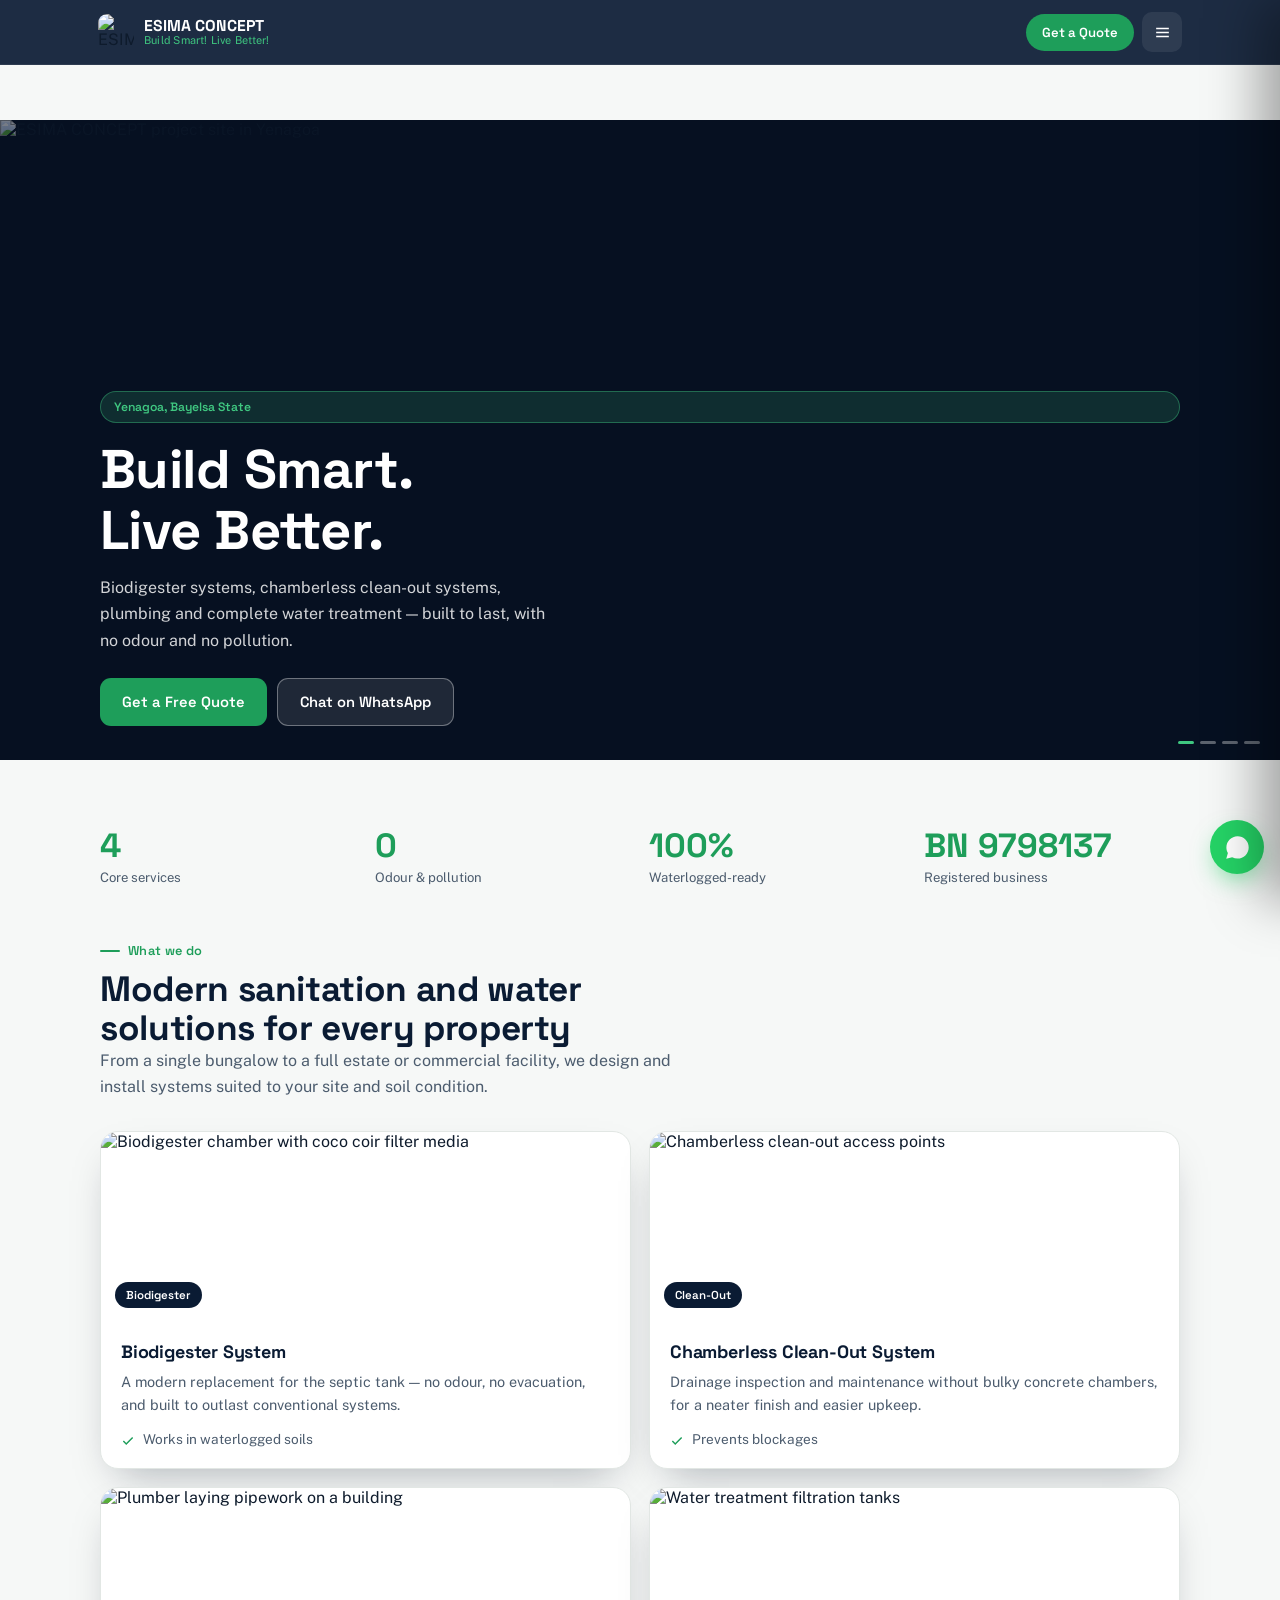
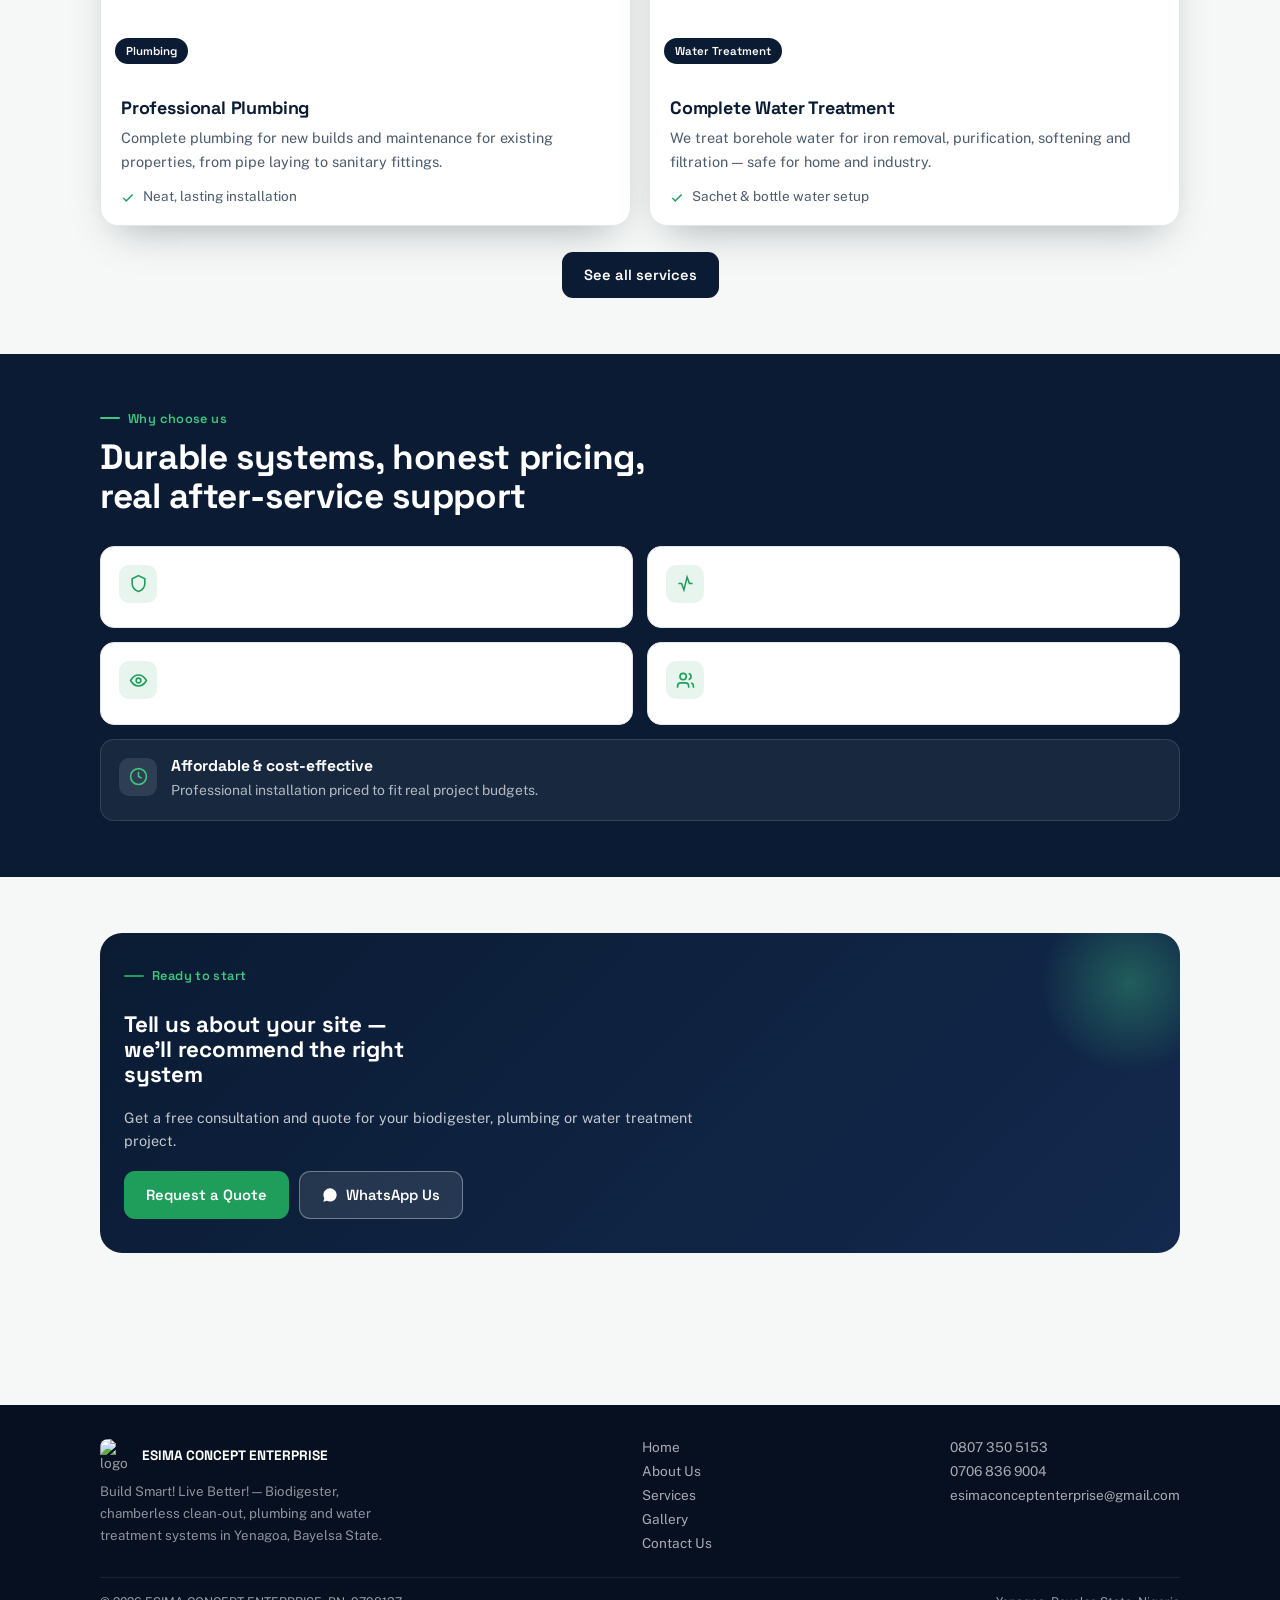
==== commit 65167adf: "Add files via upload" ====
--- a/index.html
+++ b/index.html
@@ -10,8 +10,9 @@
 <meta name="apple-mobile-web-app-capable" content="yes">
 <meta name="apple-mobile-web-app-status-bar-style" content="black-translucent">
 <meta name="apple-mobile-web-app-title" content="Esima Concept">
-<link rel="icon" href="[data-uri]">
-<link rel="apple-touch-icon" href="[data-uri]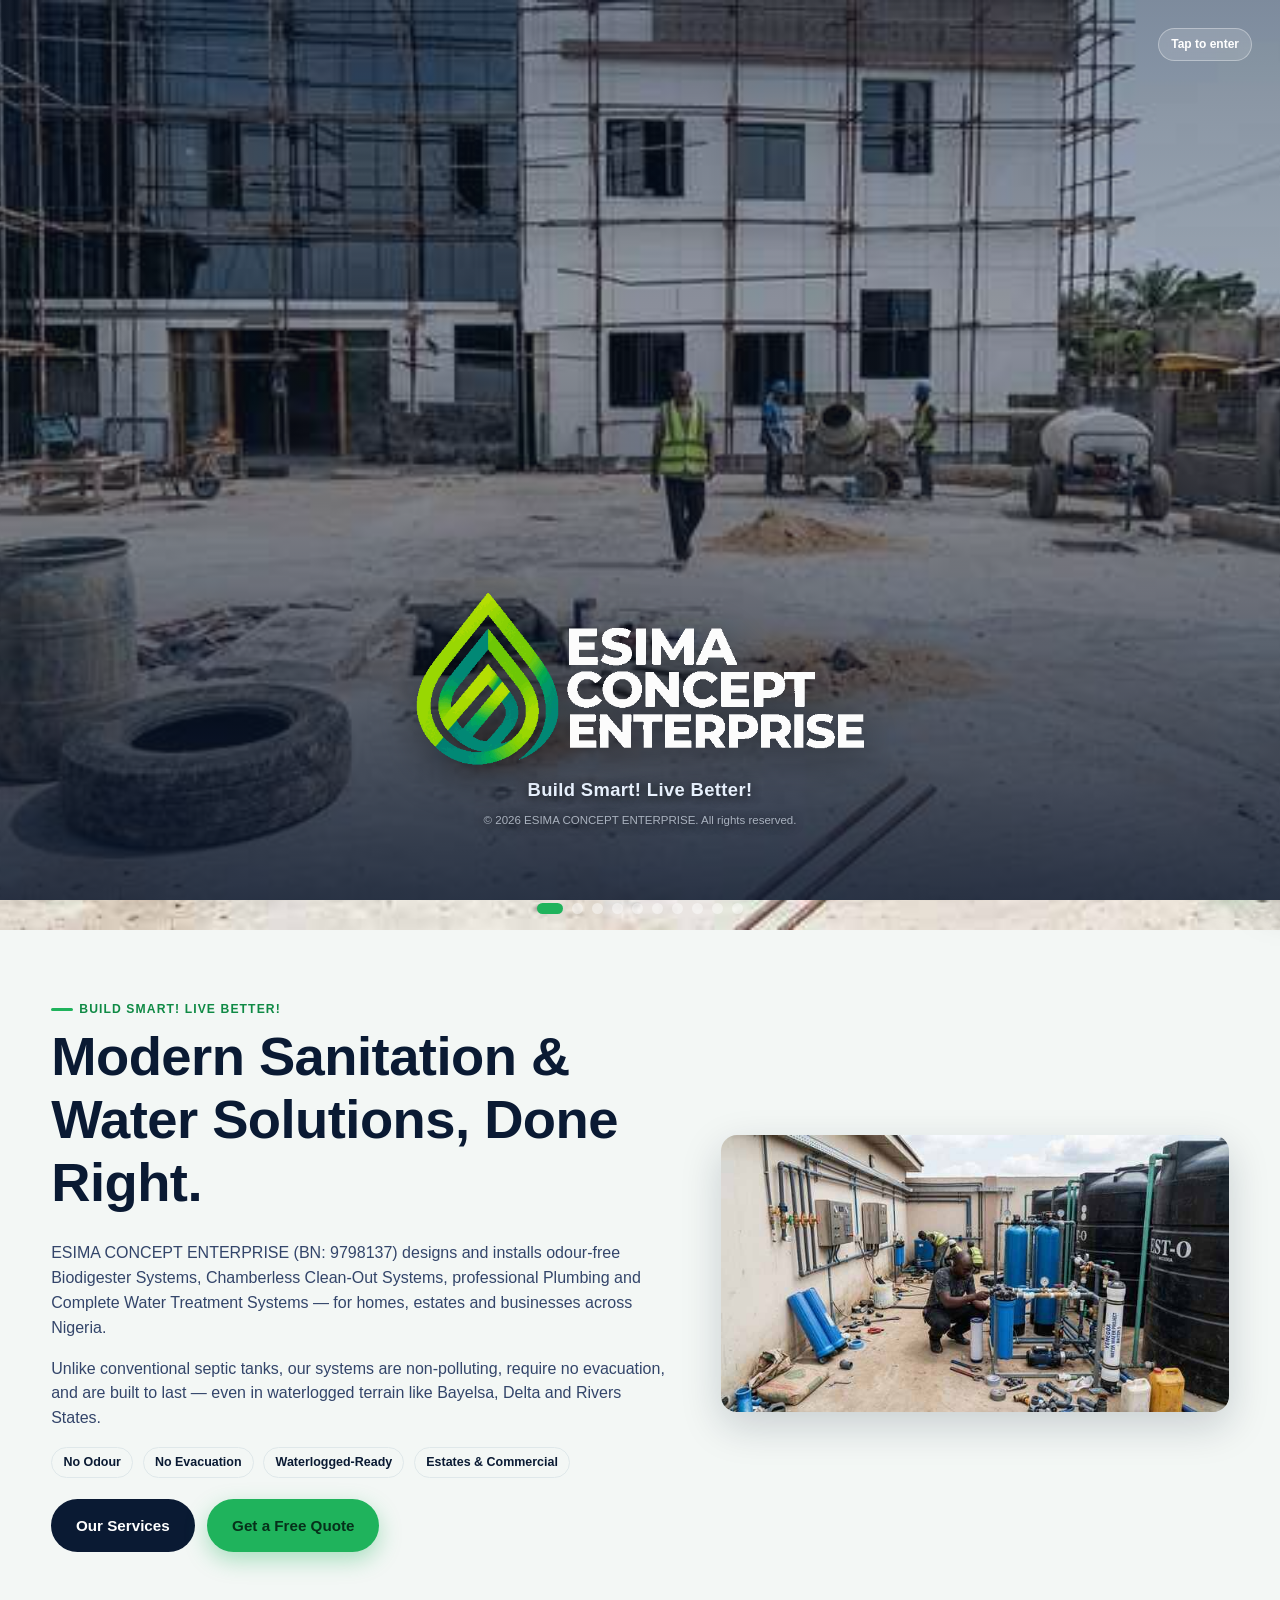
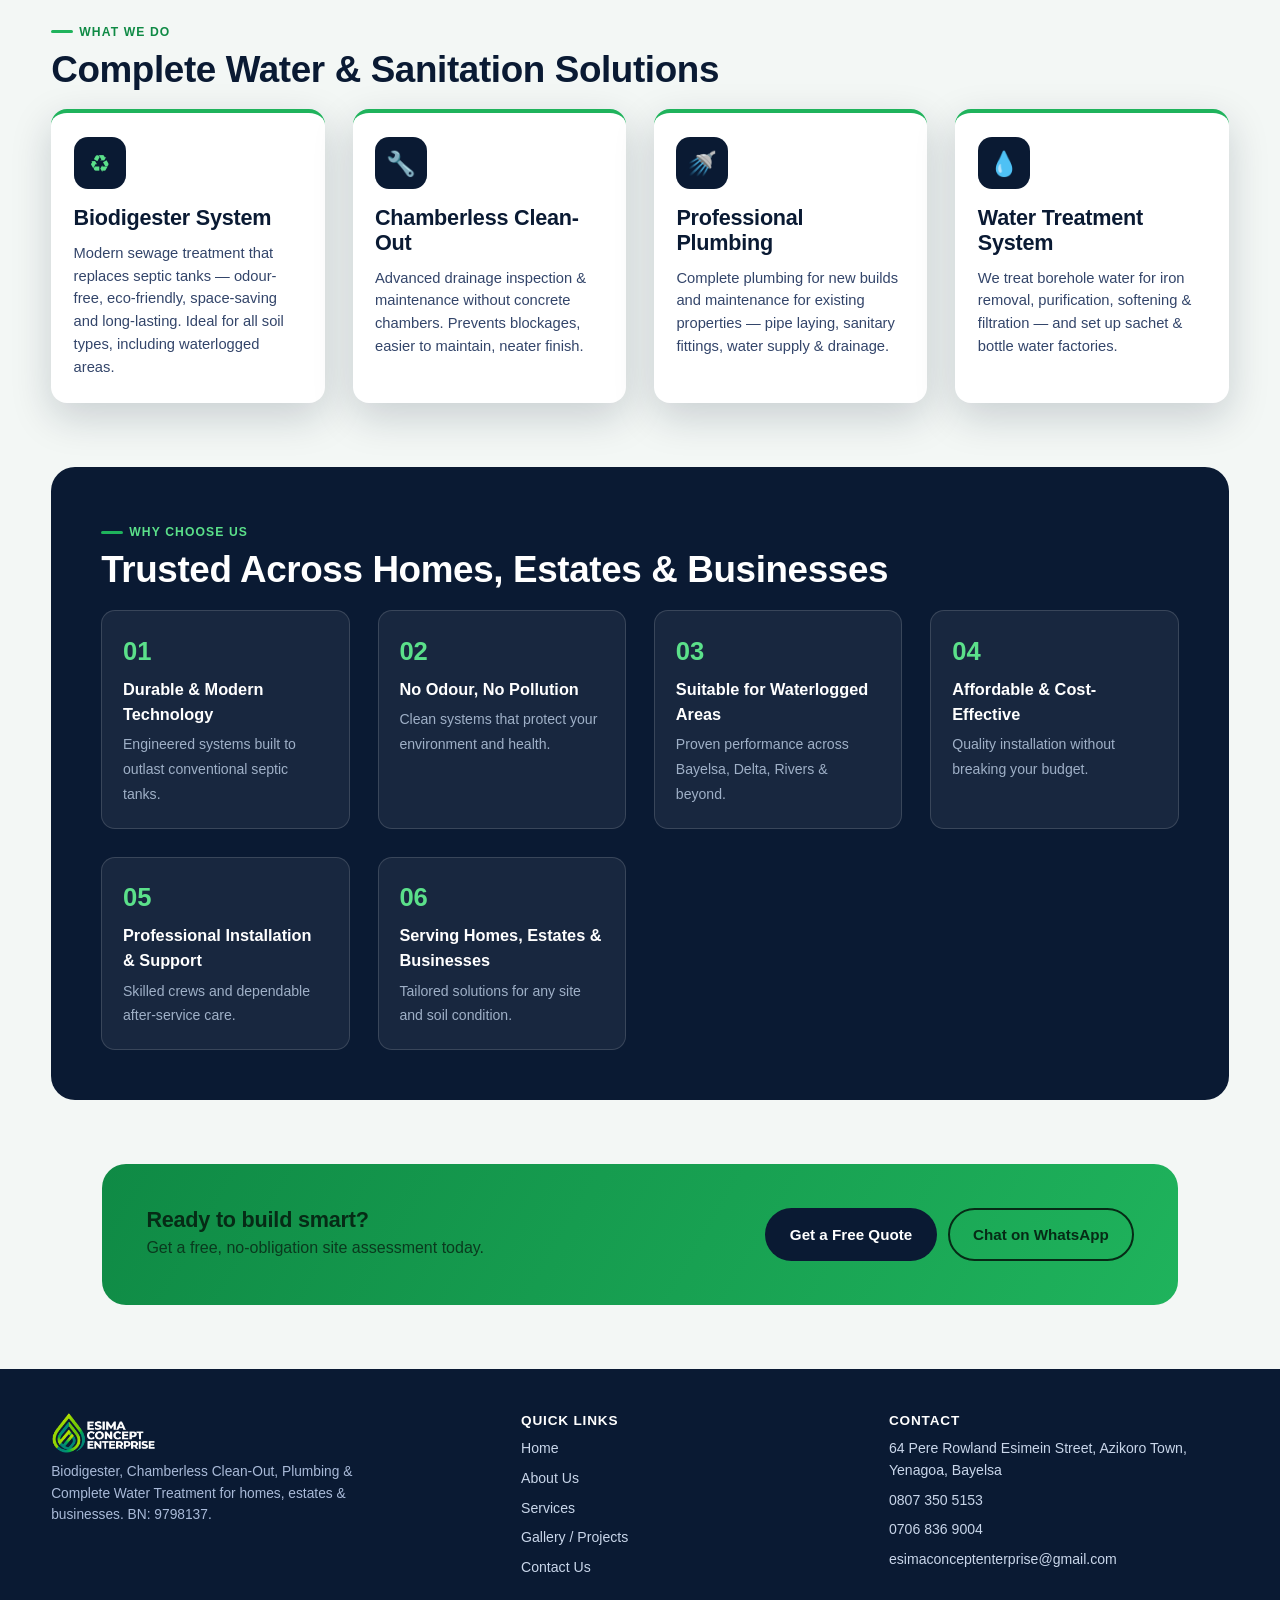
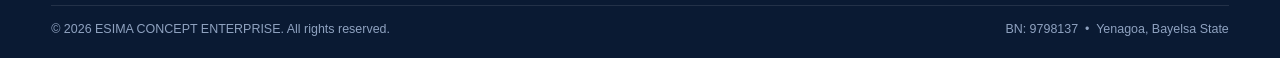
==== commit 9c1d3301: "Add files via upload" ====
--- a/index.html
+++ b/index.html
@@ -2,889 +2,702 @@
 <html lang="en">
 <head>
 <meta charset="UTF-8">
-<meta name="viewport" content="width=device-width, initial-scale=1, viewport-fit=cover, maximum-scale=5">
-<title>ESIMA CONCEPT ENTERPRISE | Build Smart! Live Better!</title>
-<meta name="description" content="ESIMA CONCEPT ENTERPRISE — Biodigester Systems, Chamberless Clean-Out Systems, Plumbing and Complete Water Treatment Systems in Yenagoa, Bayelsa State, Nigeria.">
-<meta name="theme-color" content="#0A1B33">
-<meta name="mobile-web-app-capable" content="yes">
-<meta name="apple-mobile-web-app-capable" content="yes">
-<meta name="apple-mobile-web-app-status-bar-style" content="black-translucent">
-<meta name="apple-mobile-web-app-title" content="Esima Concept">
-<link rel="icon" href="assets/logo-192.png">
-<link rel="apple-touch-icon" href="assets/logo-192.png">
-<link rel="manifest" href="assets/manifest.webmanifest">
-<link rel="preconnect" href="https://fonts.googleapis.com">
-<link rel="preconnect" href="https://fonts.gstatic.com" crossorigin>
-<link href="https://fonts.googleapis.com/css2?family=Space+Grotesk:wght@500;600;700&family=Public+Sans:wght@400;500;600;700&display=swap" rel="stylesheet">
+<meta name="viewport" content="width=device-width, initial-scale=1, maximum-scale=1">
+<title>ESIMA CONCEPT ENTERPRISE | Biodigester, Plumbing &amp; Water Treatment — Yenagoa</title>
+<meta name="description" content="ESIMA CONCEPT ENTERPRISE — Biodigester Systems, Chamberless Clean-Out, Plumbing &amp; Complete Water Treatment for homes, estates &amp; businesses in Yenagoa, Bayelsa.">
+<meta name="theme-color" content="#0a1f3d">
+<link rel="icon" href="[data-uri]">
+<link rel="apple-touch-icon" href="[data-uri]">
 <style>
 :root{
-  --navy:#0A1B33;
-  --navy-deep:#061021;
-  --navy-soft:#13294D;
-  --green:#1E9E5A;
-  --green-light:#3FC780;
-  --paper:#F6F8F7;
-  --ink:#0E1B2C;
-  --ink-soft:#4C5C6E;
-  --line:#E2E7E4;
-  --white:#FFFFFF;
-  --radius:14px;
-  --shadow: 0 18px 40px -18px rgba(6,16,33,.35);
-  --serif: 'Space Grotesk', system-ui, -apple-system, Segoe UI, sans-serif;
-  --sans: 'Public Sans', system-ui, -apple-system, Segoe UI, sans-serif;
-  box-sizing:border-box;
-  padding-top:env(safe-area-inset-top,0px);
-  padding-bottom:env(safe-area-inset-bottom,0px);
-}
-*,*::before,*::after{box-sizing:inherit; margin:0; padding:0;}
-html{scroll-padding-top:env(safe-area-inset-top,0px); -webkit-tap-highlight-color:transparent;}
-html,body{height:100%;}
-body{
-  font-family:var(--sans);
-  color:var(--ink);
-  background:var(--paper);
-  overflow-x:hidden;
-  -webkit-font-smoothing:antialiased;
-}
-img{max-width:100%; display:block;}
-a{color:inherit; text-decoration:none;}
-button{font-family:inherit; cursor:pointer; border:none; background:none; color:inherit;}
-h1,h2,h3,h4{font-family:var(--serif); line-height:1.12; letter-spacing:-0.01em; color:var(--navy);}
-p{line-height:1.65; color:var(--ink-soft); max-width:64ch;}
-.wrap{max-width:1120px; margin:0 auto; padding:0 20px;}
-.eyebrow{font-family:var(--serif); font-weight:600; color:var(--green); font-size:.8rem; letter-spacing:.03em; margin-bottom:10px; display:flex; align-items:center; gap:8px;}
-.eyebrow::before{content:""; width:20px; height:2px; background:var(--green); display:inline-block; border-radius:2px;}
-
-/* ---------- Top bar ---------- */
-#topbar{
-  position:fixed; top:0; left:0; right:0; z-index:60;
-  padding-top:env(safe-area-inset-top,0px);
-  background:rgba(10,27,51,.92); backdrop-filter:blur(10px);
-  border-bottom:1px solid rgba(255,255,255,.08);
-  transition:transform .3s ease;
-}
-.topbar-inner{
-  max-width:1120px; margin:0 auto; padding:12px 18px;
-  display:flex; align-items:center; justify-content:space-between; gap:12px;
-}
-.brand{display:flex; align-items:center; gap:10px; min-width:0;}
-.brand img{width:36px; height:36px; border-radius:9px; flex:none;}
-.brand-text{display:flex; flex-direction:column; line-height:1.05; min-width:0;}
-.brand-text b{color:#fff; font-family:var(--serif); font-size:.98rem; font-weight:700; white-space:nowrap; overflow:hidden; text-overflow:ellipsis;}
-.brand-text span{color:var(--green-light); font-size:.68rem; letter-spacing:.02em; white-space:nowrap;}
-#backBtn{
-  display:none; align-items:center; justify-content:center;
-  width:36px; height:36px; border-radius:10px; background:rgba(255,255,255,.08); color:#fff; flex:none;
-}
-#backBtn svg{width:18px; height:18px;}
-.top-actions{display:flex; align-items:center; gap:8px;}
-.icon-btn{
-  width:40px; height:40px; border-radius:10px; background:rgba(255,255,255,.08); color:#fff;
-  display:flex; align-items:center; justify-content:center; flex:none;
-}
-.icon-btn svg{width:19px; height:19px;}
-.cta-pill{
-  display:none; align-items:center; gap:6px; background:var(--green); color:#fff;
-  font-family:var(--serif); font-weight:600; font-size:.82rem; padding:10px 16px; border-radius:999px;
-  white-space:nowrap;
-}
-
-/* ---------- Dropdown menu ---------- */
-#menuPanel{
-  position:fixed; top:0; right:0; z-index:70; height:100%;
-  width:min(320px,84vw); background:var(--navy-deep);
-  padding-top:calc(env(safe-area-inset-top,0px) + 20px);
-  padding-bottom:calc(env(safe-area-inset-bottom,0px) + 20px);
-  transform:translateX(100%); transition:transform .32s cubic-bezier(.4,0,.2,1);
-  display:flex; flex-direction:column; box-shadow:-20px 0 50px rgba(0,0,0,.35);
-}
-#menuPanel.open{transform:translateX(0);}
-#menuScrim{
-  position:fixed; inset:0; z-index:65; background:rgba(6,16,33,.55);
-  opacity:0; pointer-events:none; transition:opacity .3s ease;
-}
-#menuScrim.open{opacity:1; pointer-events:auto;}
-.menu-head{display:flex; justify-content:space-between; align-items:center; padding:0 22px 18px; border-bottom:1px solid rgba(255,255,255,.08);}
-.menu-head b{color:#fff; font-family:var(--serif); font-size:1rem;}
-.menu-close{width:36px; height:36px; border-radius:10px; background:rgba(255,255,255,.08); color:#fff; display:flex; align-items:center; justify-content:center;}
-.menu-close svg{width:16px; height:16px;}
-.menu-links{list-style:none; padding:14px 10px; display:flex; flex-direction:column; gap:2px;}
-.menu-links a{
-  display:flex; align-items:center; justify-content:space-between;
-  padding:15px 12px; border-radius:12px; color:rgba(255,255,255,.82);
-  font-family:var(--serif); font-weight:500; font-size:1.02rem;
-}
-.menu-links a.active, .menu-links a:active{background:rgba(255,255,255,.07); color:#fff;}
-.menu-links a svg{width:16px; height:16px; opacity:.5;}
-.menu-foot{margin-top:auto; padding:18px 22px 0; border-top:1px solid rgba(255,255,255,.08); display:flex; flex-direction:column; gap:10px;}
-.menu-foot a{display:flex; align-items:center; gap:10px; color:rgba(255,255,255,.75); font-size:.86rem;}
-.menu-foot a svg{width:16px; height:16px; color:var(--green-light);}
-
-/* ---------- Bottom nav ---------- */
-#bottomnav{
-  position:fixed; left:0; right:0; bottom:0; z-index:60;
-  background:rgba(255,255,255,.97); backdrop-filter:blur(10px);
-  border-top:1px solid var(--line);
-  padding-bottom:env(safe-area-inset-bottom,0px);
-  display:flex;
-}
-#bottomnav button{
-  flex:1; display:flex; flex-direction:column; align-items:center; gap:4px;
-  padding:9px 4px 8px; color:#8b98a5; font-size:.66rem; font-weight:600; font-family:var(--sans);
-}
-#bottomnav button svg{width:21px; height:21px;}
-#bottomnav button.active{color:var(--green);}
-
-/* ---------- WhatsApp float ---------- */
-#waFloat{
-  position:fixed; right:16px; bottom:76px; z-index:55;
-  width:54px; height:54px; border-radius:50%; background:#25D366;
-  display:flex; align-items:center; justify-content:center;
-  box-shadow:0 10px 24px -6px rgba(37,211,102,.6);
-}
-#waFloat svg{width:27px; height:27px; fill:#fff;}
-@media(min-width:760px){
-  #bottomnav{display:none;}
-  #waFloat{bottom:26px;}
-}
-
-/* ---------- Pages / router ---------- */
-main{padding-top:64px; padding-bottom:78px; min-height:100vh;}
-@media(min-width:760px){ main{padding-bottom:40px;} }
-.page{display:none; animation:pagein .38s ease;}
-.page.active{display:block;}
-@keyframes pagein{from{opacity:0; transform:translateY(10px);} to{opacity:1; transform:translateY(0);}}
-@media (prefers-reduced-motion:reduce){ .page{animation:none;} }
-
-/* ---------- Hero slider ---------- */
-.hero{position:relative; height:min(86vh,640px); min-height:460px; overflow:hidden; background:var(--navy-deep);}
-.hero-slide{
-  position:absolute; inset:0; opacity:0; transition:opacity 1.1s ease;
-}
-.hero-slide.show{opacity:1;}
-.hero-slide img{width:100%; height:100%; object-fit:cover; object-position:center;}
-.hero-shade{position:absolute; inset:0; background:linear-gradient(0deg, rgba(6,16,33,.92) 0%, rgba(6,16,33,.42) 46%, rgba(6,16,33,.55) 100%);}
-.hero-content{position:relative; z-index:2; height:100%; display:flex; flex-direction:column; justify-content:flex-end; padding:0 20px 34px;}
-.hero-content .wrap{padding:0;}
-.hero-tag{display:inline-flex; align-items:center; gap:8px; background:rgba(63,199,128,.16); border:1px solid rgba(63,199,128,.4); color:var(--green-light); font-family:var(--serif); font-size:.76rem; font-weight:600; padding:7px 13px; border-radius:999px; margin-bottom:16px;}
-.hero h1{color:#fff; font-size:clamp(2rem,6.4vw,3.4rem); max-width:11ch;}
-.hero p{color:rgba(255,255,255,.82); margin-top:14px; max-width:46ch; font-size:1rem;}
-.hero-actions{display:flex; flex-wrap:wrap; gap:10px; margin-top:24px;}
-.btn{
-  font-family:var(--serif); font-weight:600; font-size:.92rem; padding:14px 22px;
-  border-radius:11px; display:inline-flex; align-items:center; gap:8px; white-space:nowrap;
-}
-.btn-primary{background:var(--green); color:#fff;}
-.btn-ghost{background:rgba(255,255,255,.1); color:#fff; border:1px solid rgba(255,255,255,.35);}
-.btn svg{width:16px; height:16px;}
-.hero-dots{position:absolute; z-index:2; bottom:16px; right:20px; display:flex; gap:6px;}
-.hero-dots span{width:16px; height:3px; border-radius:3px; background:rgba(255,255,255,.35);}
-.hero-dots span.show{background:var(--green-light);}
-
-/* ---------- Sections ---------- */
-section{padding:56px 0;}
-.section-head{margin-bottom:30px; max-width:60ch;}
-.section-head h2{font-size:clamp(1.55rem,3.6vw,2.2rem);}
-.strip{background:var(--navy); color:#fff;}
-.strip .eyebrow{color:var(--green-light);}
-.strip .eyebrow::before{background:var(--green-light);}
-.strip h2{color:#fff;}
-.strip p{color:rgba(255,255,255,.72);}
-
-/* stat row */
-.stats{display:grid; grid-template-columns:repeat(2,1fr); gap:18px; margin-top:8px;}
-@media(min-width:640px){ .stats{grid-template-columns:repeat(4,1fr);} }
-.stat b{display:block; font-family:var(--serif); font-size:clamp(1.5rem,3.6vw,2.1rem); color:var(--green);}
-.stat span{font-size:.82rem; color:var(--ink-soft);}
-.strip .stat span{color:rgba(255,255,255,.66);}
-
-/* why-us list */
-.why-grid{display:grid; gap:14px; grid-template-columns:1fr; margin-top:26px;}
-@media(min-width:640px){.why-grid{grid-template-columns:1fr 1fr;}}
-.why-item{display:flex; gap:14px; padding:18px; background:#fff; border:1px solid var(--line); border-radius:var(--radius);}
-.why-item .dot{flex:none; width:38px; height:38px; border-radius:10px; background:rgba(30,158,90,.1); display:flex; align-items:center; justify-content:center;}
-.why-item svg{width:19px; height:19px; color:var(--green);}
-.why-item h4{font-size:.98rem; margin-bottom:4px;}
-.why-item p{font-size:.87rem; margin:0;}
-
-/* services cards */
-.svc-grid{display:grid; gap:18px; grid-template-columns:1fr; margin-top:26px;}
-@media(min-width:720px){.svc-grid{grid-template-columns:1fr 1fr;}}
-.svc-card{
-  background:#fff; border:1px solid var(--line); border-radius:18px; overflow:hidden; box-shadow:var(--shadow);
-  display:flex; flex-direction:column;
-}
-.svc-media{position:relative; height:190px; overflow:hidden;}
-.svc-media img{width:100%; height:100%; object-fit:cover;}
-.svc-media span{
-  position:absolute; left:14px; bottom:14px; background:var(--navy); color:#fff;
-  font-family:var(--serif); font-size:.72rem; font-weight:600; padding:6px 11px; border-radius:999px;
-}
-.svc-body{padding:20px;}
-.svc-body h3{font-size:1.12rem; margin-bottom:8px;}
-.svc-body p{font-size:.9rem; margin-bottom:14px;}
-.svc-body ul{list-style:none; display:flex; flex-direction:column; gap:7px;}
-.svc-body ul li{display:flex; gap:8px; font-size:.85rem; color:var(--ink-soft); align-items:flex-start;}
-.svc-body ul li svg{width:14px; height:14px; color:var(--green); flex:none; margin-top:3px;}
-
-/* process */
-.process{display:grid; gap:16px; grid-template-columns:1fr; margin-top:26px;}
-@media(min-width:760px){.process{grid-template-columns:repeat(4,1fr);}}
-.pstep{padding:18px; border-left:2px solid var(--green); background:#fff; border-radius:0 12px 12px 0;}
-.pstep b{font-family:var(--serif); color:var(--navy); font-size:.95rem; display:block; margin-bottom:6px;}
-.pstep p{font-size:.85rem; margin:0;}
-
-/* quote band */
-.quoteband{
-  background:linear-gradient(135deg, var(--navy) 0%, var(--navy-soft) 100%); color:#fff;
-  border-radius:22px; padding:34px 24px; display:flex; flex-direction:column; gap:18px; align-items:flex-start;
-  position:relative; overflow:hidden;
-}
-.quoteband::after{content:""; position:absolute; right:-40px; top:-40px; width:180px; height:180px; border-radius:50%; background:radial-gradient(circle,rgba(63,199,128,.35),transparent 70%);}
-.quoteband h3{color:#fff; font-size:1.4rem; max-width:20ch;}
-.quoteband p{color:rgba(255,255,255,.75); font-size:.9rem;}
-.quoteband .row{display:flex; gap:10px; flex-wrap:wrap; position:relative; z-index:1;}
-
-/* about page */
-.about-hero{position:relative; height:280px; border-radius:0 0 26px 26px; overflow:hidden;}
-.about-hero img{width:100%; height:100%; object-fit:cover;}
-.about-hero::after{content:""; position:absolute; inset:0; background:linear-gradient(180deg, rgba(6,16,33,.5), rgba(6,16,33,.85));}
-.about-hero h1{position:absolute; z-index:1; left:20px; right:20px; bottom:22px; color:#fff; font-size:clamp(1.6rem,5vw,2.2rem);}
-.value-list{display:flex; flex-direction:column; gap:16px; margin-top:22px;}
-.value-item{display:flex; gap:14px;}
-.value-item .num{font-family:var(--serif); font-weight:700; color:var(--green); font-size:1.1rem; flex:none; width:30px;}
-.value-item h4{font-size:1rem; margin-bottom:4px;}
-.value-item p{font-size:.9rem; margin:0;}
-
-/* gallery */
-.gal-tabs{display:flex; gap:8px; overflow-x:auto; padding-bottom:6px; margin-bottom:20px; -ms-overflow-style:none; scrollbar-width:none;}
-.gal-tabs::-webkit-scrollbar{display:none;}
-.gal-tabs button{
-  flex:none; padding:9px 15px; border-radius:999px; border:1px solid var(--line); background:#fff;
-  font-size:.82rem; font-weight:600; color:var(--ink-soft); font-family:var(--sans);
-}
-.gal-tabs button.active{background:var(--navy); color:#fff; border-color:var(--navy);}
-.gal-grid{display:grid; grid-template-columns:repeat(2,1fr); gap:10px;}
-@media(min-width:640px){.gal-grid{grid-template-columns:repeat(3,1fr);}}
-.gal-item{position:relative; border-radius:12px; overflow:hidden; aspect-ratio:1/1; background:#eee;}
-.gal-item img{width:100%; height:100%; object-fit:cover; transition:transform .4s ease;}
-.gal-item:active img{transform:scale(1.06);}
-.gal-item span{position:absolute; left:8px; bottom:8px; background:rgba(6,16,33,.72); color:#fff; font-size:.65rem; padding:4px 8px; border-radius:999px; font-family:var(--serif);}
-
-/* lightbox */
-#lightbox{position:fixed; inset:0; z-index:90; background:rgba(4,10,20,.94); display:none; align-items:center; justify-content:center; padding:24px;}
-#lightbox.open{display:flex;}
-#lightbox img{max-width:100%; max-height:78vh; border-radius:10px;}
-#lightbox .lb-close{position:absolute; top:calc(env(safe-area-inset-top,0px) + 18px); right:18px; width:40px; height:40px; border-radius:50%; background:rgba(255,255,255,.12); color:#fff; display:flex; align-items:center; justify-content:center;}
-#lightbox .lb-cap{color:rgba(255,255,255,.75); text-align:center; margin-top:14px; font-size:.85rem;}
-
-/* contact */
-.contact-grid{display:grid; gap:18px; grid-template-columns:1fr; margin-top:22px;}
-@media(min-width:760px){.contact-grid{grid-template-columns:1fr 1fr;}}
-.ccard{background:#fff; border:1px solid var(--line); border-radius:var(--radius); padding:20px; display:flex; gap:14px; align-items:flex-start;}
-.ccard .dot{flex:none; width:40px; height:40px; border-radius:10px; background:rgba(30,158,90,.1); display:flex; align-items:center; justify-content:center;}
-.ccard svg{width:19px; height:19px; color:var(--green);}
-.ccard h4{font-size:.92rem; margin-bottom:3px;}
-.ccard p{font-size:.88rem; margin:0;}
-.ccard a{color:var(--navy); font-weight:600;}
-
-form.qform{background:#fff; border:1px solid var(--line); border-radius:18px; padding:22px; margin-top:8px; box-shadow:var(--shadow);}
-.qform .field{margin-bottom:14px; display:flex; flex-direction:column; gap:6px;}
-.qform label{font-size:.8rem; font-weight:600; color:var(--navy);}
-.qform input, .qform select, .qform textarea{
-  border:1px solid var(--line); border-radius:10px; padding:12px 13px; font-size:.92rem; font-family:var(--sans); color:var(--ink); background:#fbfcfb;
-}
-.qform input:focus, .qform select:focus, .qform textarea:focus{outline:2px solid var(--green); outline-offset:1px;}
-.qform textarea{resize:vertical; min-height:90px;}
-.qform .row2{display:grid; grid-template-columns:1fr 1fr; gap:12px;}
-.qform .submit-row{display:flex; gap:10px; flex-wrap:wrap; margin-top:4px;}
-
-footer{background:var(--navy-deep); color:rgba(255,255,255,.6); padding:34px 0 20px; font-size:.85rem;}
-.foot-grid{display:flex; flex-direction:column; gap:22px;}
-@media(min-width:640px){.foot-grid{flex-direction:row; justify-content:space-between; align-items:flex-start;}}
-.foot-brand{display:flex; align-items:center; gap:10px;}
-.foot-brand img{width:32px; height:32px; border-radius:8px;}
-.foot-brand b{color:#fff; font-family:var(--serif);}
-.foot-links{display:flex; flex-direction:column; gap:8px;}
-.foot-links a{color:rgba(255,255,255,.65);}
-.foot-bottom{border-top:1px solid rgba(255,255,255,.08); margin-top:26px; padding-top:16px; display:flex; flex-wrap:wrap; gap:10px; justify-content:space-between; font-size:.76rem;}
-
-.install-toast{
-  position:fixed; left:14px; right:14px; bottom:80px; z-index:58; background:var(--navy); color:#fff;
-  padding:13px 16px; border-radius:14px; display:none; align-items:center; gap:12px; box-shadow:var(--shadow);
-}
-.install-toast.show{display:flex;}
-.install-toast p{color:rgba(255,255,255,.75); font-size:.78rem; margin:0; flex:1;}
-.install-toast button.go{background:var(--green); color:#fff; padding:8px 13px; border-radius:8px; font-size:.78rem; font-weight:700;}
-.install-toast button.x{color:rgba(255,255,255,.5); font-size:1.1rem; padding:4px;}
-
-@media(min-width:760px){
-  #backBtn{display:none !important;}
-  .cta-pill{display:inline-flex;}
+  --navy:#0a1a33; --navy2:#0f2647; --navy3:#123059;
+  --green:#1fb35c; --green-dark:#0f8a45; --green-light:#5be08a;
+  --white:#ffffff; --off:#f3f7f5; --ink:#0c1b30; --muted:#9fb0c7;
+  --gap: clamp(14px,2.4vw,28px);
+  --pad: clamp(16px,4vw,64px);
+  --radius:16px;
+  --shadow:0 14px 40px rgba(10,26,51,.18);
+  --ff: -apple-system,BlinkMacSystemFont,"Segoe UI",Roboto,Helvetica,Arial,sans-serif;
+}
+*{box-sizing:border-box}
+html,body{margin:0;padding:0}
+body{font-family:var(--ff);color:var(--ink);background:var(--off);line-height:1.55;-webkit-font-smoothing:antialiased}
+img{max-width:100%;display:block}
+a{color:inherit;text-decoration:none}
+h1,h2,h3,h4{font-family:var(--ff);margin:0 0 .5em;line-height:1.15;letter-spacing:-.01em;color:var(--navy)}
+h1{font-size:clamp(2rem,5vw,3.4rem);font-weight:800}
+h2{font-size:clamp(1.5rem,3.4vw,2.3rem);font-weight:800}
+h3{font-size:clamp(1.1rem,2vw,1.35rem);font-weight:700}
+p{margin:0 0 1em;color:#33456a}
+.section{padding:clamp(28px,5vw,64px) var(--pad)}
+.wrap{max-width:1180px;margin:0 auto}
+.eyebrow{display:inline-flex;align-items:center;gap:.5em;color:var(--green-dark);font-weight:800;letter-spacing:.09em;text-transform:uppercase;font-size:.76rem;margin-bottom:.6em}
+.eyebrow::before{content:"";width:22px;height:3px;background:var(--green);border-radius:3px;display:inline-block}
+.btn{display:inline-flex;align-items:center;justify-content:center;gap:.5em;padding:.85em 1.5em;border-radius:999px;font-weight:700;font-size:.95rem;border:2px solid transparent;cursor:pointer;transition:transform .15s ease,box-shadow .15s ease;white-space:nowrap}
+.btn:active{transform:scale(.97)}
+.btn-green{background:var(--green);color:#06301a;box-shadow:0 8px 22px rgba(31,179,92,.35)}
+.btn-green:hover{background:var(--green-light)}
+.btn-outline{background:transparent;border-color:rgba(255,255,255,.55);color:#fff}
+.btn-outline:hover{background:rgba(255,255,255,.12)}
+.btn-navy{background:var(--navy);color:#fff}
+.btn-navy:hover{background:var(--navy3)}
+.btn-block{width:100%}
+.btn-sm{padding:.6em 1.1em;font-size:.82rem}
+
+/* ---------- SPLASH ---------- */
+#splash{position:fixed;inset:0;z-index:999;overflow:hidden;background:var(--navy);cursor:pointer}
+#splash .slidewrap{position:absolute;inset:0}
+#splash .sslide{position:absolute;inset:0;background-size:cover;background-position:center;opacity:0;transition:opacity 1.4s ease;animation:kenburns 12s ease-in-out infinite alternate}
+#splash .sslide.active{opacity:1}
+@keyframes kenburns{from{transform:scale(1)}to{transform:scale(1.12)}}
+#splash .veil{position:absolute;inset:0;background:linear-gradient(180deg,rgba(10,26,51,.45) 0%,rgba(10,26,51,.3) 35%,rgba(8,20,42,.85) 100%)}
+#splash .content{position:absolute;left:0;right:0;bottom:0;display:flex;justify-content:center;padding:0 clamp(14px,4vw,40px) clamp(22px,5vw,48px)}
+#splash .card{width:100%;max-width:640px;background:transparent;border:none;box-shadow:none;padding:clamp(10px,3vw,22px) clamp(10px,4vw,24px);text-align:center}
+#splash .card img{max-width:min(460px,90%);margin:0 auto .55em;filter:drop-shadow(0 6px 22px rgba(0,0,0,.6))}
+#splash .slogan,#splash .copyright{text-shadow:0 2px 10px rgba(0,0,0,.7)}
+#splash .slogan{color:#eaf3ff;font-weight:700;font-size:clamp(.95rem,2.4vw,1.15rem);letter-spacing:.02em;margin:0 0 .4em}
+#splash .copyright{color:rgba(234,243,255,.65);font-size:.72rem;margin:0}
+#splash .tap{position:absolute;top:clamp(14px,4vw,28px);right:clamp(14px,4vw,28px);color:#fff;font-size:.75rem;font-weight:700;background:rgba(255,255,255,.14);border:1px solid rgba(255,255,255,.35);padding:.5em 1em;border-radius:999px;backdrop-filter:blur(6px)}
+#splash.hide{animation:fadeout .6s ease forwards;pointer-events:none}
+@keyframes fadeout{to{opacity:0;visibility:hidden}}
+
+/* ---------- HEADER / NAV ---------- */
+header.site{position:sticky;top:0;z-index:200;background:rgba(10,26,51,.97);backdrop-filter:blur(8px);border-bottom:1px solid rgba(255,255,255,.08)}
+.nav-inner{max-width:1280px;margin:0 auto;display:flex;align-items:center;justify-content:space-between;padding:.6em var(--pad);gap:1em}
+.brand{display:flex;align-items:center;gap:.6em;color:#fff;font-weight:800}
+.brand img{height:44px;width:auto;border-radius:6px}
+nav.links{display:flex;align-items:center;gap:1.6em}
+nav.links a{color:#dbe6f5;font-weight:600;font-size:.92rem;padding:.3em 0;border-bottom:2px solid transparent;transition:.15s}
+nav.links a:hover,nav.links a.active{color:#fff;border-color:var(--green)}
+.nav-dropdown{position:relative}
+.nav-dropdown .caret{font-size:.7em;margin-left:.2em}
+.dd-panel{position:absolute;top:100%;right:0;padding-top:.6em;display:flex;flex-direction:column;gap:.5em;min-width:230px;opacity:0;visibility:hidden;transform:translateY(6px);transition:.18s ease}
+.dd-panel-inner{background:var(--navy2);border:1px solid rgba(255,255,255,.14);border-radius:12px;padding:.4em;display:flex;flex-direction:column;box-shadow:var(--shadow)}
+.nav-dropdown:hover .dd-panel,.nav-dropdown:focus-within .dd-panel{opacity:1;visibility:visible;transform:translateY(0)}
+.dd-link{color:var(--green-light);font-weight:700;font-size:.88rem;padding:.65em .8em;border-radius:8px;display:block;text-align:left;white-space:nowrap}
+.dd-link:hover{background:rgba(255,255,255,.08);color:#fff}
+.dlink.dlink-green{color:var(--green-light);padding-left:1.1em;font-size:.92rem;font-weight:700}
+.backbar{background:#fff;border-bottom:1px solid #e6ecf0;padding:.7em var(--pad);display:none}
+.backbar.show{display:block}
+.backbar .row{max-width:1280px;margin:0 auto;display:flex;align-items:center;gap:.8em}
+.btn-ghost{background:var(--off);color:var(--navy);border:1.5px solid #dde5ea}
+.btn-ghost:hover{background:#e8eef0}
+.hamburger{display:none;background:none;border:none;color:#fff;font-size:1.6rem;cursor:pointer;line-height:1;padding:.2em .3em}
+.drawer{position:fixed;inset:0 0 0 auto;width:min(320px,86vw);background:var(--navy2);z-index:400;transform:translateX(100%);transition:transform .3s ease;padding:1.4em;display:flex;flex-direction:column;gap:1.1em;box-shadow:-10px 0 40px rgba(0,0,0,.4)}
+.drawer.open{transform:translateX(0)}
+.drawer a.dlink{color:#fff;font-weight:700;font-size:1.05rem;padding:.5em 0;border-bottom:1px solid rgba(255,255,255,.1)}
+.scrim{position:fixed;inset:0;background:rgba(0,0,0,.5);z-index:350;opacity:0;pointer-events:none;transition:opacity .3s}
+.scrim.show{opacity:1;pointer-events:auto}
+.drawer-close{align-self:flex-end;background:none;border:none;color:#fff;font-size:1.5rem;cursor:pointer}
+.drawer .stack{display:flex;flex-direction:column;gap:.6em;margin-top:.4em}
+
+/* ---------- HERO CAROUSEL (main homepage) ---------- */
+.hero-carousel{position:relative;width:100%;height:min(90vh,860px);min-height:420px;overflow:hidden;background:var(--navy)}
+.hero-track{display:flex;height:100%;transition:transform .55s cubic-bezier(.65,0,.35,1)}
+.hero-track .slide{min-width:100%;height:100%}
+.hero-track .slide img{width:100%;height:100%;object-fit:cover}
+.hero-arrow{position:absolute;top:50%;transform:translateY(-50%);width:clamp(42px,5vw,56px);height:clamp(42px,5vw,56px);border-radius:50%;background:rgba(10,26,51,.55);border:2px solid rgba(255,255,255,.6);color:#fff;font-size:1.4rem;display:flex;align-items:center;justify-content:center;cursor:pointer;backdrop-filter:blur(4px);z-index:5}
+.hero-arrow:hover{background:var(--green);border-color:var(--green)}
+.hero-arrow.prev{left:clamp(10px,2.5vw,26px)}
+.hero-arrow.next{right:clamp(10px,2.5vw,26px)}
+.hero-dots{position:absolute;bottom:16px;left:0;right:0;display:flex;justify-content:center;gap:9px;z-index:5}
+.hero-dots button{width:11px;height:11px;border-radius:50%;background:rgba(255,255,255,.45);border:none;cursor:pointer;padding:0}
+.hero-dots button.active{background:var(--green);width:26px;border-radius:6px}
+
+/* ---------- SECTIONS ---------- */
+.intro{display:grid;grid-template-columns:1.1fr .9fr;gap:clamp(20px,4vw,50px);align-items:center}
+.intro img{border-radius:var(--radius);box-shadow:var(--shadow)}
+.pillrow{display:flex;flex-wrap:wrap;gap:.6em;margin-top:1em}
+.pill{background:var(--off);border:1px solid #dfe8ea;color:var(--navy);font-weight:700;font-size:.78rem;padding:.4em .9em;border-radius:999px}
+
+.services-grid{display:grid;grid-template-columns:repeat(auto-fit,minmax(240px,1fr));gap:var(--gap)}
+.scard{background:#fff;border-radius:var(--radius);padding:1.5em 1.4em;box-shadow:var(--shadow);border-top:4px solid var(--green)}
+.scard .ico{width:52px;height:52px;border-radius:14px;background:var(--navy);color:var(--green-light);display:flex;align-items:center;justify-content:center;font-size:1.5rem;margin-bottom:.7em}
+.scard p{font-size:.92rem;margin-bottom:0}
+
+.why{background:var(--navy);border-radius:24px;padding:clamp(24px,4.5vw,50px);margin:0 var(--pad)}
+.why .wrap{max-width:1180px;margin:0 auto;padding:0}
+.why h2,.why .eyebrow{color:#fff}
+.why .eyebrow{color:var(--green-light)}
+.why-grid{display:grid;grid-template-columns:repeat(auto-fit,minmax(220px,1fr));gap:var(--gap);margin-top:1.2em}
+.wcard{background:rgba(255,255,255,.06);border:1px solid rgba(255,255,255,.14);border-radius:14px;padding:1.3em;color:#fff}
+.wcard b{display:block;color:#fff;font-size:1.02rem;margin-bottom:.3em}
+.wcard span{color:var(--muted);font-size:.88rem}
+.wcard .num{color:var(--green-light);font-weight:800;font-size:1.6rem;display:block;margin-bottom:.2em}
+
+.cta-band{background:linear-gradient(120deg,var(--green-dark),var(--green));border-radius:24px;padding:clamp(22px,4vw,44px);margin:0 var(--pad);display:flex;flex-wrap:wrap;align-items:center;justify-content:space-between;gap:1.2em}
+.cta-band h3{color:#062b16;margin:0}
+.cta-band p{color:#0a3a1e;margin:.2em 0 0}
+.cta-band .btns{display:flex;gap:.7em;flex-wrap:wrap}
+
+.gallery-grid{display:grid;grid-template-columns:repeat(auto-fill,minmax(210px,1fr));gap:var(--gap)}
+.gitem{border-radius:12px;overflow:hidden;box-shadow:var(--shadow);cursor:pointer;position:relative;aspect-ratio:4/3}
+.gitem img{width:100%;height:100%;object-fit:cover;transition:transform .3s}
+.gitem:hover img{transform:scale(1.08)}
+.lightbox{position:fixed;inset:0;background:rgba(6,15,30,.92);z-index:500;display:none;align-items:center;justify-content:center;padding:4vw}
+.lightbox.open{display:flex}
+.lightbox img{max-width:92vw;max-height:82vh;border-radius:10px;box-shadow:0 20px 60px rgba(0,0,0,.6)}
+.lightbox .lb-close{position:absolute;top:18px;right:22px;color:#fff;font-size:2rem;background:none;border:none;cursor:pointer}
+.lightbox .lb-arrow{position:absolute;top:50%;transform:translateY(-50%);color:#fff;background:rgba(255,255,255,.12);border:1px solid rgba(255,255,255,.4);border-radius:50%;width:48px;height:48px;font-size:1.4rem;cursor:pointer}
+.lightbox .lb-prev{left:16px}.lightbox .lb-next{right:16px}
+
+.about-hero{display:grid;grid-template-columns:1fr 1fr;gap:var(--gap);align-items:center}
+.about-hero img{border-radius:var(--radius);box-shadow:var(--shadow)}
+.stat-row{display:grid;grid-template-columns:repeat(3,1fr);gap:var(--gap);margin-top:1.4em}
+.stat{background:#fff;border-radius:14px;padding:1.1em;text-align:center;box-shadow:var(--shadow)}
+.stat b{font-size:1.6rem;color:var(--green-dark);display:block}
+.stat span{font-size:.78rem;color:#5a6b86;font-weight:700;text-transform:uppercase;letter-spacing:.04em}
+
+.svc-detail{display:grid;grid-template-columns:1fr 1fr;gap:var(--gap);align-items:center;background:#fff;border-radius:var(--radius);box-shadow:var(--shadow);overflow:hidden;margin-bottom:var(--gap)}
+.svc-detail img{width:100%;height:100%;object-fit:cover;min-height:220px}
+.svc-detail .txt{padding:clamp(18px,3vw,32px)}
+.svc-detail ul{margin:.6em 0 0;padding-left:1.1em;color:#33456a;font-size:.92rem}
+.svc-detail:nth-child(even) .img-cell{order:2}
+
+.contact-grid{display:grid;grid-template-columns:1fr 1fr;gap:var(--gap)}
+.ccard{background:#fff;border-radius:var(--radius);box-shadow:var(--shadow);padding:1.6em}
+.crow{display:flex;gap:.8em;align-items:flex-start;margin-bottom:1.1em}
+.crow .ic{width:40px;height:40px;border-radius:10px;background:var(--off);color:var(--green-dark);display:flex;align-items:center;justify-content:center;font-size:1.15rem;flex-shrink:0}
+.crow b{display:block;color:var(--navy);font-size:.95rem}
+.crow span,.crow a{color:#4a5b78;font-size:.92rem}
+.field{margin-bottom:.9em}
+.field label{display:block;font-weight:700;font-size:.82rem;margin-bottom:.3em;color:var(--navy)}
+.field input,.field select,.field textarea{width:100%;padding:.75em .9em;border-radius:10px;border:1.5px solid #dde5ea;font-family:var(--ff);font-size:.92rem}
+.field textarea{resize:vertical;min-height:90px}
+
+footer.site{background:var(--navy);color:#c9d6ea;padding:clamp(24px,4vw,44px) var(--pad) 18px}
+.foot-top{max-width:1180px;margin:0 auto;display:grid;grid-template-columns:1.3fr 1fr 1fr;gap:var(--gap);padding-bottom:1.2em;border-bottom:1px solid rgba(255,255,255,.1)}
+.foot-brand{display:flex;align-items:center;gap:.7em;margin-bottom:.5em}
+.foot-brand img{height:40px;border-radius:6px}
+.foot-brand b{color:#fff;font-size:1.02rem;display:block}
+.foot-brand small{color:var(--green-light);font-weight:700;font-size:.72rem}
+footer h4{color:#fff;font-size:.85rem;text-transform:uppercase;letter-spacing:.06em;margin-bottom:.7em}
+footer ul{list-style:none;margin:0;padding:0}
+footer li{margin-bottom:.55em;font-size:.88rem}
+footer a:hover{color:#fff}
+.foot-bottom{max-width:1180px;margin:0 auto;display:flex;justify-content:space-between;flex-wrap:wrap;gap:.6em;padding-top:14px;font-size:.78rem;color:#8fa2c0}
+.whatsapp-fab{position:fixed;bottom:18px;right:18px;z-index:150;background:var(--green);color:#06301a;width:56px;height:56px;border-radius:50%;display:flex;align-items:center;justify-content:center;font-size:1.6rem;box-shadow:0 10px 28px rgba(31,179,92,.5);border:none;cursor:pointer}
+
+.page{display:none;animation:fadein .4s ease}
+.page.active{display:block}
+@keyframes fadein{from{opacity:0;transform:translateY(8px)}to{opacity:1;transform:translateY(0)}}
+
+@media (max-width:880px){
+  nav.links{display:none}
+  .hamburger{display:block}
+  .intro,.about-hero,.svc-detail,.contact-grid{grid-template-columns:1fr}
+  .svc-detail .img-cell{order:0 !important}
+  .svc-detail img{min-height:180px}
+  .foot-top{grid-template-columns:1fr}
+  .stat-row{grid-template-columns:1fr 1fr}
 }
 </style>
 </head>
 <body>
 
-<!-- ============ TOP BAR ============ -->
-<header id="topbar">
-  <div class="topbar-inner">
-    <div style="display:flex;align-items:center;gap:8px;min-width:0;">
-      <button id="backBtn" aria-label="Back" onclick="goBack()">
-        <svg viewBox="0 0 24 24" fill="none" stroke="currentColor" stroke-width="2"><path d="M15 18l-6-6 6-6"/></svg>
-      </button>
-      <a href="#home" class="brand" onclick="closeMenu()">
-        <img src="assets/logo-192.png" alt="ESIMA CONCEPT ENTERPRISE logo">
-        <span class="brand-text"><b>ESIMA CONCEPT</b><span>Build Smart! Live Better!</span></span>
-      </a>
-    </div>
-    <div class="top-actions">
-      <a class="cta-pill" href="#contact">Get a Quote</a>
-      <button class="icon-btn" id="menuBtn" aria-label="Open menu">
-        <svg viewBox="0 0 24 24" fill="none" stroke="currentColor" stroke-width="2"><path d="M4 7h16M4 12h16M4 17h16"/></svg>
-      </button>
+<!-- SPLASH -->
+<div id="splash">
+  <div class="slidewrap" id="splashSlides"></div>
+  <div class="veil"></div>
+  <div class="tap">Tap to enter</div>
+  <div class="content">
+    <div class="card">
+      <img src="[data-uri]" alt="ESIMA CONCEPT ENTERPRISE logo">
+      <p class="slogan">Build Smart! Live Better!</p>
+      <p class="copyright">&copy; 2026 ESIMA CONCEPT ENTERPRISE. All rights reserved.</p>
+    </div>
+  </div>
+</div>
+
+<!-- SCRIM + DRAWER -->
+<div class="scrim" id="scrim"></div>
+<div class="drawer" id="drawer">
+  <button class="drawer-close" id="drawerClose" aria-label="Close menu">&times;</button>
+  <a href="#/home" class="dlink" data-route="home">Home</a>
+  <a href="#/about" class="dlink" data-route="about">About Us</a>
+  <a href="#/services" class="dlink" data-route="services">Services</a>
+  <a href="#/gallery" class="dlink" data-route="gallery">Gallery / Projects</a>
+  <a href="#/contact" class="dlink" data-route="contact">Contact Us</a>
+  <a href="#/contact" class="dlink dlink-green">Get a Free Quote</a>
+  <a href="#" id="waDrawer" target="_blank" rel="noopener" class="dlink dlink-green">Chat with us on WhatsApp</a>
+</div>
+
+<!-- HEADER -->
+<header class="site">
+  <div class="nav-inner">
+    <a href="#/home" class="brand">
+      <img src="[data-uri]" alt="ESIMA CONCEPT ENTERPRISE logo">
+    </a>
+    <nav class="links" id="navLinks">
+      <a href="#/home" data-route="home">Home</a>
+      <a href="#/about" data-route="about">About Us</a>
+      <a href="#/services" data-route="services">Services</a>
+      <a href="#/gallery" data-route="gallery">Gallery</a>
+      <div class="nav-dropdown">
+        <a href="#/contact" data-route="contact">Contact Us <span class="caret">&#9662;</span></a>
+        <div class="dd-panel">
+          <div class="dd-panel-inner">
+            <a href="#/contact" class="dd-link">Get a Free Quote</a>
+            <a href="#" id="waHeader" target="_blank" rel="noopener" class="dd-link">Chat with us on WhatsApp</a>
+          </div>
+        </div>
+      </div>
+    </nav>
+    <button class="hamburger" id="hamBtn" aria-label="Open menu">&#9776;</button>
+  </div>
+  <div class="backbar show" id="backBar">
+    <div class="row">
+      <button id="frontBtn" class="btn btn-ghost btn-sm" style="display:none">&#8592; Front Page</button>
+      <button id="backBtn" class="btn btn-ghost btn-sm">&#8592; Back</button>
+      <a href="#/home" class="btn btn-navy btn-sm" id="homeBtnBar" style="margin-left:auto">Home</a>
     </div>
   </div>
 </header>
 
-<!-- ============ DROPDOWN MENU ============ -->
-<div id="menuScrim" onclick="closeMenu()"></div>
-<nav id="menuPanel">
-  <div class="menu-head">
-    <b>Menu</b>
-    <button class="menu-close" onclick="closeMenu()">
-      <svg viewBox="0 0 24 24" fill="none" stroke="currentColor" stroke-width="2"><path d="M6 6l12 12M18 6L6 18"/></svg>
-    </button>
-  </div>
-  <ul class="menu-links" id="menuLinks">
-    <li><a href="#home" data-route="home">Home <svg viewBox="0 0 24 24" fill="none" stroke="currentColor" stroke-width="2"><path d="M9 18l6-6-6-6"/></svg></a></li>
-    <li><a href="#about" data-route="about">About Us <svg viewBox="0 0 24 24" fill="none" stroke="currentColor" stroke-width="2"><path d="M9 18l6-6-6-6"/></svg></a></li>
-    <li><a href="#services" data-route="services">Services <svg viewBox="0 0 24 24" fill="none" stroke="currentColor" stroke-width="2"><path d="M9 18l6-6-6-6"/></svg></a></li>
-    <li><a href="#gallery" data-route="gallery">Gallery / Projects <svg viewBox="0 0 24 24" fill="none" stroke="currentColor" stroke-width="2"><path d="M9 18l6-6-6-6"/></svg></a></li>
-    <li><a href="#contact" data-route="contact">Contact Us <svg viewBox="0 0 24 24" fill="none" stroke="currentColor" stroke-width="2"><path d="M9 18l6-6-6-6"/></svg></a></li>
-  </ul>
-  <div class="menu-foot">
-    <a href="tel:+2348073505153"><svg viewBox="0 0 24 24" fill="none" stroke="currentColor" stroke-width="2"><path d="M22 16.9v3a2 2 0 0 1-2.2 2 19.8 19.8 0 0 1-8.6-3.1 19.5 19.5 0 0 1-6-6A19.8 19.8 0 0 1 2.1 4.2 2 2 0 0 1 4.1 2h3a2 2 0 0 1 2 1.7c.1.9.3 1.8.6 2.7a2 2 0 0 1-.5 2.1L8 9.7a16 16 0 0 0 6 6l1.2-1.2a2 2 0 0 1 2.1-.5c.9.3 1.8.5 2.7.6a2 2 0 0 1 1.7 2z"/></svg> 0807 350 5153</a>
-    <a href="https://wa.me/2348073505153" target="_blank" rel="noopener"><svg viewBox="0 0 24 24" fill="currentColor"><path d="M12.04 2C6.58 2 2.13 6.45 2.13 11.91c0 1.75.46 3.46 1.33 4.97L2 22l5.25-1.38a9.9 9.9 0 0 0 4.79 1.22h.01c5.46 0 9.9-4.45 9.9-9.91 0-2.65-1.03-5.14-2.9-7.01A9.85 9.85 0 0 0 12.04 2z"/></svg> WhatsApp Us</a>
-    <a href="mailto:esimaconceptenterprise@gmail.com"><svg viewBox="0 0 24 24" fill="none" stroke="currentColor" stroke-width="2"><path d="M4 4h16v16H4z"/><path d="M22 6l-10 7L2 6"/></svg> Email Us</a>
-  </div>
-</nav>
-
 <main>
 
-<!-- ============ HOME ============ -->
-<section class="page active" id="page-home">
-  <div class="hero" id="heroSlider">
-    <div class="hero-slide show"><img src="assets/img/396958.jpg" alt="ESIMA CONCEPT project site in Yenagoa"></div>
-    <div class="hero-slide"><img src="assets/img/588357.jpg" alt="Installed water treatment system"></div>
-    <div class="hero-slide"><img src="assets/img/396780.jpg" alt="Biodigester chamber under construction"></div>
-    <div class="hero-slide"><img src="assets/img/588361.jpg" alt="Underground plumbing pipework"></div>
-    <div class="hero-shade"></div>
-    <div class="hero-content wrap">
-      <span class="hero-tag">Yenagoa, Bayelsa State</span>
-      <h1>Build Smart. Live Better.</h1>
-      <p>Biodigester systems, chamberless clean-out systems, plumbing and complete water treatment — built to last, with no odour and no pollution.</p>
-      <div class="hero-actions">
-        <a class="btn btn-primary" href="#contact">Get a Free Quote</a>
-        <a class="btn btn-ghost" href="https://wa.me/2348073505153" target="_blank" rel="noopener">Chat on WhatsApp</a>
-      </div>
-    </div>
+<!-- HOME -->
+<section class="page" id="page-home">
+  <div class="hero-carousel" id="heroCarousel">
+    <div class="hero-track" id="heroTrack"></div>
+    <button class="hero-arrow prev" id="heroPrev" aria-label="Previous">&#10094;</button>
+    <button class="hero-arrow next" id="heroNext" aria-label="Next">&#10095;</button>
     <div class="hero-dots" id="heroDots"></div>
   </div>
 
-  <section>
+  <div class="section">
+    <div class="wrap intro">
+      <div>
+        <div class="eyebrow">Build Smart! Live Better!</div>
+        <h1>Modern Sanitation &amp; Water Solutions, Done Right.</h1>
+        <p>ESIMA CONCEPT ENTERPRISE (BN: 9798137) designs and installs odour-free Biodigester Systems, Chamberless Clean-Out Systems, professional Plumbing and Complete Water Treatment Systems &mdash; for homes, estates and businesses across Nigeria.</p>
+        <p>Unlike conventional septic tanks, our systems are non-polluting, require no evacuation, and are built to last &mdash; even in waterlogged terrain like Bayelsa, Delta and Rivers States.</p>
+        <div class="pillrow">
+          <span class="pill">No Odour</span>
+          <span class="pill">No Evacuation</span>
+          <span class="pill">Waterlogged-Ready</span>
+          <span class="pill">Estates &amp; Commercial</span>
+        </div>
+        <div style="margin-top:1.3em;display:flex;gap:.8em;flex-wrap:wrap">
+          <a href="#/services" class="btn btn-navy">Our Services</a>
+          <a href="#/contact" class="btn btn-green">Get a Free Quote</a>
+        </div>
+      </div>
+      <img src="[data-uri]" alt="ESIMA project site">
+    </div>
+  </div>
+
+  <div class="section" style="padding-top:0">
     <div class="wrap">
-      <div class="stats">
-        <div class="stat"><b>4</b><span>Core services</span></div>
-        <div class="stat"><b>0</b><span>Odour &amp; pollution</span></div>
-        <div class="stat"><b>100%</b><span>Waterlogged-ready</span></div>
-        <div class="stat"><b>BN 9798137</b><span>Registered business</span></div>
-      </div>
-    </div>
-  </section>
-
-  <section style="padding-top:0;">
+      <div class="eyebrow">What we do</div>
+      <h2>Complete Water &amp; Sanitation Solutions</h2>
+      <div class="services-grid">
+        <div class="scard"><div class="ico">&#9851;</div><h3>Biodigester System</h3><p>Modern sewage treatment that replaces septic tanks &mdash; odour-free, eco-friendly, space-saving and long-lasting. Ideal for all soil types, including waterlogged areas.</p></div>
+        <div class="scard"><div class="ico">&#128295;</div><h3>Chamberless Clean-Out</h3><p>Advanced drainage inspection &amp; maintenance without concrete chambers. Prevents blockages, easier to maintain, neater finish.</p></div>
+        <div class="scard"><div class="ico">&#128703;</div><h3>Professional Plumbing</h3><p>Complete plumbing for new builds and maintenance for existing properties &mdash; pipe laying, sanitary fittings, water supply &amp; drainage.</p></div>
+        <div class="scard"><div class="ico">&#128167;</div><h3>Water Treatment System</h3><p>We treat borehole water for iron removal, purification, softening &amp; filtration &mdash; and set up sachet &amp; bottle water factories.</p></div>
+      </div>
+    </div>
+  </div>
+
+  <div class="why">
     <div class="wrap">
-      <div class="section-head">
-        <div class="eyebrow">What we do</div>
-        <h2>Modern sanitation and water solutions for every property</h2>
-        <p>From a single bungalow to a full estate or commercial facility, we design and install systems suited to your site and soil condition.</p>
-      </div>
-      <div class="svc-grid">
-        <div class="svc-card">
-          <div class="svc-media"><img src="assets/img/588360.jpg" alt="Biodigester chamber with coco coir filter media"><span>Biodigester</span></div>
-          <div class="svc-body">
-            <h3>Biodigester System</h3>
-            <p>A modern replacement for the septic tank — no odour, no evacuation, and built to outlast conventional systems.</p>
-            <ul><li><svg viewBox="0 0 24 24" fill="none" stroke="currentColor" stroke-width="2.5"><path d="M20 6L9 17l-5-5"/></svg>Works in waterlogged soils</li></ul>
+      <div class="eyebrow">Why choose us</div>
+      <h2>Trusted Across Homes, Estates &amp; Businesses</h2>
+      <div class="why-grid">
+        <div class="wcard"><span class="num">01</span><b>Durable &amp; Modern Technology</b><span>Engineered systems built to outlast conventional septic tanks.</span></div>
+        <div class="wcard"><span class="num">02</span><b>No Odour, No Pollution</b><span>Clean systems that protect your environment and health.</span></div>
+        <div class="wcard"><span class="num">03</span><b>Suitable for Waterlogged Areas</b><span>Proven performance across Bayelsa, Delta, Rivers &amp; beyond.</span></div>
+        <div class="wcard"><span class="num">04</span><b>Affordable &amp; Cost-Effective</b><span>Quality installation without breaking your budget.</span></div>
+        <div class="wcard"><span class="num">05</span><b>Professional Installation &amp; Support</b><span>Skilled crews and dependable after-service care.</span></div>
+        <div class="wcard"><span class="num">06</span><b>Serving Homes, Estates &amp; Businesses</b><span>Tailored solutions for any site and soil condition.</span></div>
+      </div>
+    </div>
+  </div>
+
+  <div class="section">
+    <div class="wrap">
+      <div class="cta-band">
+        <div><h3>Ready to build smart?</h3><p>Get a free, no-obligation site assessment today.</p></div>
+        <div class="btns">
+          <a href="#/contact" class="btn btn-navy">Get a Free Quote</a>
+          <a href="#" id="waCta" target="_blank" rel="noopener" class="btn btn-outline" style="border-color:#062b16;color:#062b16">Chat on WhatsApp</a>
+        </div>
+      </div>
+    </div>
+  </div>
+</section>
+
+<!-- ABOUT -->
+<section class="page" id="page-about">
+  <div class="section">
+    <div class="wrap about-hero">
+      <div>
+        <div class="eyebrow">About Esima Concept Enterprise</div>
+        <h1>Build Smart! Live Better!</h1>
+        <p>At ESIMA CONCEPT ENTERPRISE, we believe waste management and water should be clean, safe and sustainable. We specialize in the design and installation of Biodigester Systems, Chamberless Clean-Out Systems, Professional Plumbing and Complete Water Treatment Systems.</p>
+        <p>Unlike conventional septic tanks, our systems are non-polluting, odourless, require no evacuation, and are built to last. Whether it's a single bungalow, a duplex, an estate, or a commercial facility, we deliver efficient solutions tailored to your site and soil condition.</p>
+        <p>We are committed to quality workmanship, affordable pricing, and excellent after-service support &mdash; based in Yenagoa, Bayelsa State and serving clients across Nigeria.</p>
+        <div class="stat-row">
+          <div class="stat"><b>0</b><span>Odour Guarantee</span></div>
+          <div class="stat"><b>100%</b><span>Waterlogged-Ready</span></div>
+          <div class="stat"><b>4</b><span>Core Services</span></div>
+        </div>
+      </div>
+      <img src="[data-uri]" alt="ESIMA construction site">
+    </div>
+  </div>
+  <div class="section" style="padding-top:0">
+    <div class="wrap">
+      <div class="why" style="margin:0">
+        <div class="eyebrow">Our promise</div>
+        <h2>Quality Workmanship. Honest Pricing. Lasting Results.</h2>
+        <div class="why-grid">
+          <div class="wcard"><b>Site-Specific Design</b><span>Every solution is tailored to your soil, space and water needs.</span></div>
+          <div class="wcard"><b>Licensed &amp; Registered</b><span>ESIMA CONCEPT ENTERPRISE, BN: 9798137.</span></div>
+          <div class="wcard"><b>After-Service Support</b><span>We stay reachable long after installation is complete.</span></div>
+        </div>
+      </div>
+    </div>
+  </div>
+</section>
+
+<!-- SERVICES -->
+<section class="page" id="page-services">
+  <div class="section">
+    <div class="wrap">
+      <div class="eyebrow">What we offer</div>
+      <h1>Our Services</h1>
+      <p style="max-width:640px">Four core solutions, engineered for Nigerian soil conditions and built to last.</p>
+
+      <div class="svc-detail">
+        <div class="img-cell"><img src="[data-uri]" alt="Biodigester installation"></div>
+        <div class="txt">
+          <h3>A. Biodigester System</h3>
+          <p>Modern sewage treatment system that replaces septic tanks. No odour, no evacuation, eco-friendly, saves space and lasts longer.</p>
+          <ul><li>Ideal for all soil types, including waterlogged areas</li><li>Works across Delta, Bayelsa, Rivers &amp; all of Nigeria</li><li>No evacuation ever required</li></ul>
+        </div>
+      </div>
+
+      <div class="svc-detail">
+        <div class="img-cell"><img src="[data-uri]